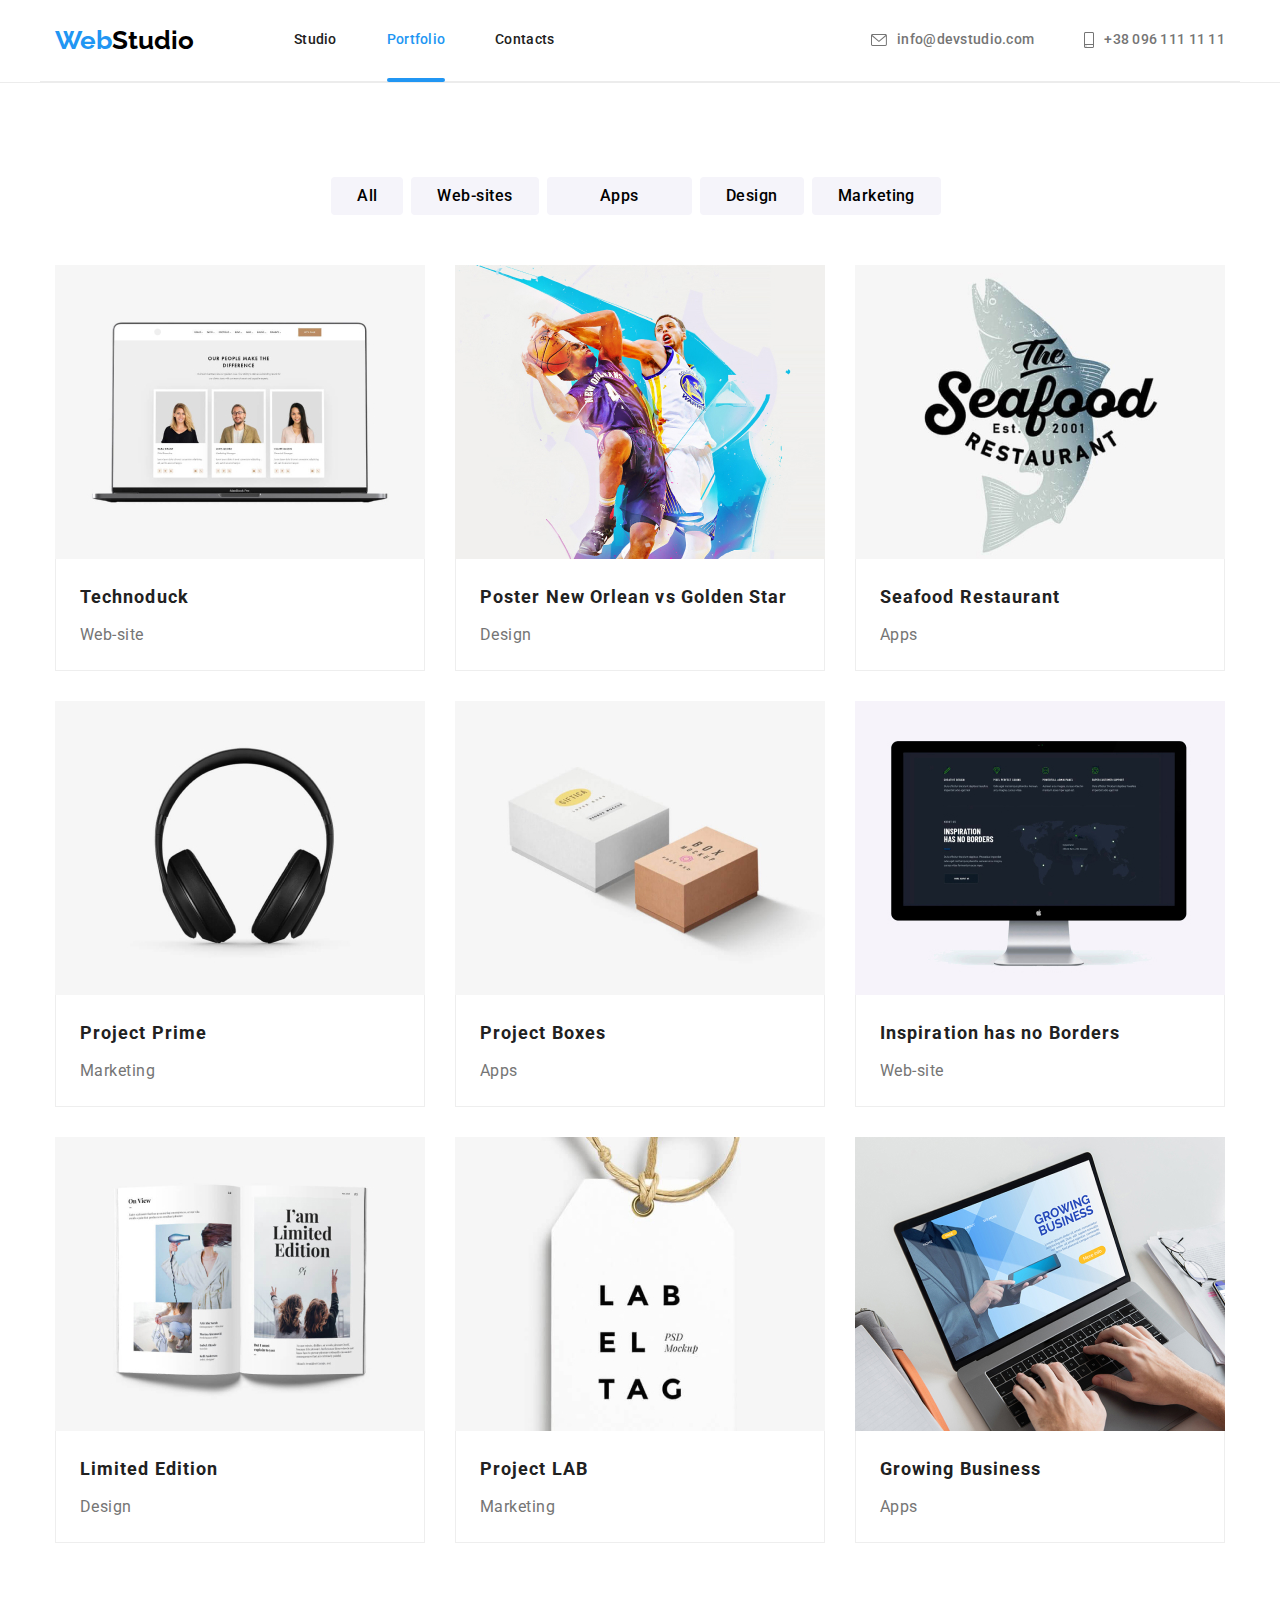
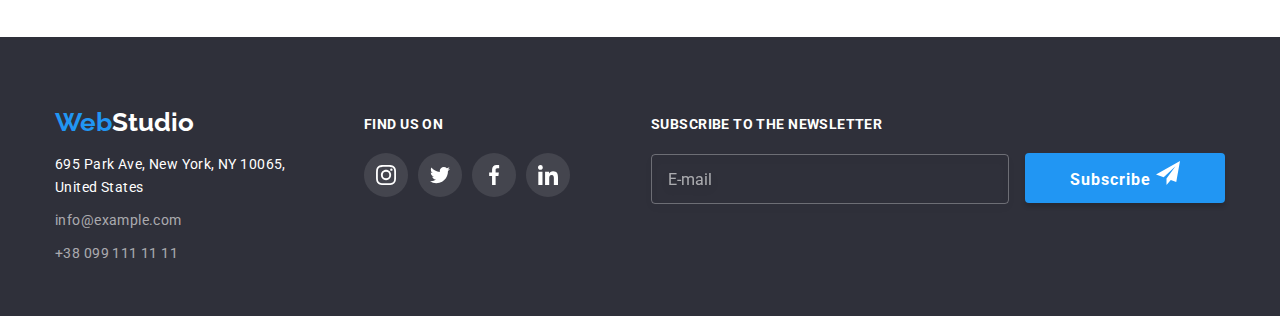
==== portfolio.html @ 6e05f7c2 "innitial commit from previous h/w" ====
<!DOCTYPE html>
<html lang="en">
<head>
    <meta charset="UTF-8">
    <meta http-equiv="X-UA-Compatible" content="IE=edge">
    <meta name="viewport" content="width=device-width, initial-scale=1.0">
    <title>Portfolio by Ana</title>
    <link rel="preconnect" href="https://fonts.googleapis.com">
    <link rel="preconnect" href="https://fonts.gstatic.com" crossorigin>
    <link href="https://fonts.googleapis.com/css2?family=Raleway:wght@700&family=Roboto:wght@400;500;700;900&display=swap" rel="stylesheet">
    <link rel="stylesheet" href="https://cdnjs.cloudflare.com/ajax/libs/modern-normalize/1.0.0/modern-normalize.min.css"/>
    <link rel="stylesheet" href="./css/styles.css">
    <link rel="stylesheet" href="./css/main.min.css">
</head>
<body>
<!-- header -->
<header class="header">
    <div class="container header">
        <nav class="navigation">
            <a href="./index.html" class="logo">
                Web<span class="logo-black">Studio</span>
            </a>
    
            <ul class="menu">
                <li><a href="./index.html" class="menu-page">Studio</a></li>
                <li><a href="./portfolio.html" class="menu-page current">Portfolio</a></li>
                <li><a href="" class="menu-page">Contacts</a></li>
            </ul>
        </nav>
        <ul class="contacts">
            <li><a href="mailto:info@devstudio.com" class="contacts-info">
                <svg class="contacts-icon" width="16" height="12">
                    <use href="./images/icons.svg#icon-envelope"></use>
                </svg>info@devstudio.com</a></li>
            <li><a href="tel:+380961111111" class="contacts-info">
                <svg class="contacts-icon phone" width="10" height="16">
                    <use href="./images/icons.svg#icon-smartphone"></use>
                </svg>+38 096 111 11 11</a></li>
        </ul>
    </div>
</header>

<!-- main info of the page -->
<main class="portfolio-main">
    <section class="portfolio-section">
        <div class="container">
            <ul class="selection">
                <li class="selection-item"><button type="button" class="selection-button">All</button></li>
                <li class="selection-item"><button type="button" class="selection-button">Web-sites</button></li>
                <li class="selection-item"><button type="button" class="selection-button wide">Apps</button></li>
                <li class="selection-item"><button type="button" class="selection-button">Design</button></li>
                <li class="selection-item"><button type="button" class="selection-button">Marketing</button></li>
            </ul>

            <ul class="portfolio">
                <li class="portfolio-item">
                    <a href="" class="portfolio-link">
                        <div class="portfolio-wrap">
                            <img src="./images/image1.jpg" alt="Laptop" class="portfolio-image" width="370" height="294">
                            <p class="portfolio-text">Technoduck is a state-of-the-art coronavirus distribution platform. Companies use this platform for digital espionage and attacks on competitors' secure servers.</p>  
                        </div>
                        <div class="portfolio-border">
                            <h2 class="portfolio-title">Technoduck</h2>
                            <p class="portfolio-filter">Web-site</p>
                        </div>
                    </a>
                </li>
                <li class="portfolio-item">
                    <a href="" class="portfolio-link">
                        <div class="portfolio-wrap">
                            <img src="./images/image2.jpg" alt="Basketball Players" class="portfolio-image" width="370" height="294">
                            <p class="portfolio-text">Lorem ipsum dolor sit amet consectetur adipisicing elit. Sunt reiciendis corporis natus odio, in ratione ullam voluptates quibusdam sit quasi amet at vero eum reprehenderit repudiandae necessitatibus dolorem voluptas incidunt!</p>
                        </div>
                        <div class="portfolio-border">
                            <h2 class="portfolio-title">Poster New Orlean vs Golden Star</h2>
                            <p class="portfolio-filter">Design</p>
                        </div>
                    </a>
                </li>
                <li class="portfolio-item">
                    <a href="" class="portfolio-link">
                        <div class="portfolio-wrap">
                            <img src="./images/image3.jpg" alt="Restaurant Poster" class="portfolio-image" width="370" height="294">
                            <p class="portfolio-text">Lorem ipsum dolor sit amet consectetur adipisicing elit. Sunt reiciendis corporis natus odio, in ratione ullam voluptates quibusdam sit quasi amet at vero eum reprehenderit repudiandae necessitatibus dolorem voluptas incidunt!</p>
                        </div>
                        <div class="portfolio-border">
                            <h2 class="portfolio-title">Seafood Restaurant </h2>
                            <p class="portfolio-filter">Apps</p>
                        </div>
                    </a>
                </li>
                <li class="portfolio-item">
                    <a href="" class="portfolio-link">
                        <div class="portfolio-wrap">
                            <img src="./images/image4.jpg" alt="Headphones" class="portfolio-image" width="370" height="294">
                            <p class="portfolio-text">Lorem ipsum dolor sit amet consectetur adipisicing elit. Sunt reiciendis corporis natus odio, in ratione ullam voluptates quibusdam sit quasi amet at vero eum reprehenderit repudiandae necessitatibus dolorem voluptas incidunt!</p>
                        </div>
                        <div class="portfolio-border">
                            <h2 class="portfolio-title">Project Prime</h2>
                            <p class="portfolio-filter">Marketing</p>
                        </div>
                    </a>
                </li>
                <li class="portfolio-item">
                    <a href="" class="portfolio-link">
                        <div class="portfolio-wrap">
                            <img src="./images/image5.jpg" alt="Two Boxes" class="portfolio-image" width="370" height="294">
                            <p class="portfolio-text">Lorem ipsum dolor sit amet consectetur adipisicing elit. Sunt reiciendis corporis natus odio, in ratione ullam voluptates quibusdam sit quasi amet at vero eum reprehenderit repudiandae necessitatibus dolorem voluptas incidunt!</p>
                        </div>
                        <div class="portfolio-border">
                            <h2 class="portfolio-title">Project Boxes</h2>
                            <p class="portfolio-filter">Apps</p>
                        </div>
                    </a>
                </li>
                <li class="portfolio-item">
                    <a href="" class="portfolio-link">
                        <div class="portfolio-wrap">
                            <img src="./images/image6.jpg" alt="Desktop" class="portfolio-image" width="370" height="294">
                            <p class="portfolio-text">Lorem ipsum dolor sit amet consectetur adipisicing elit. Sunt reiciendis corporis natus odio, in ratione ullam voluptates quibusdam sit quasi amet at vero eum reprehenderit repudiandae necessitatibus dolorem voluptas incidunt!</p>
                        </div>
                        <div class="portfolio-border">
                            <h2 class="portfolio-title">Inspiration has no Borders</h2>
                            <p class="portfolio-filter">Web-site</p>
                        </div>
                    </a>
                </li>
                <li class="portfolio-item">
                    <a href="" class="portfolio-link">
                        <div class="portfolio-wrap">
                            <img src="./images/image7.jpg" alt="Magazine" class="portfolio-image" width="370" height="294">
                            <p class="portfolio-text">Lorem ipsum dolor sit amet consectetur adipisicing elit. Sunt reiciendis corporis natus odio, in ratione ullam voluptates quibusdam sit quasi amet at vero eum reprehenderit repudiandae necessitatibus dolorem voluptas incidunt!</p>
                        </div>
                        <div class="portfolio-border">
                            <h2 class="portfolio-title">Limited Edition</h2>
                            <p class="portfolio-filter">Design</p>
                        </div>
                    </a>
                </li>
                <li class="portfolio-item">
                    <a href="" class="portfolio-link">
                        <div class="portfolio-wrap">
                            <img src="./images/image8.jpg" alt="Label Tag" class="portfolio-image" width="370" height="294">
                            <p class="portfolio-text">Lorem ipsum dolor sit amet consectetur adipisicing elit. Sunt reiciendis corporis natus odio, in ratione ullam voluptates quibusdam sit quasi amet at vero eum reprehenderit repudiandae necessitatibus dolorem voluptas incidunt!</p>
                        </div>
                        <div class="portfolio-border">
                            <h2 class="portfolio-title">Project LAB</h2>
                            <p class="portfolio-filter">Marketing</p>
                        </div>
                    </a>
                </li>
                <li class="portfolio-item">
                    <a href="" class="portfolio-link">
                        <div class="portfolio-wrap">
                            <img src="./images/image9.jpg" alt="Person Woking on a Laptop" class="portfolio-image" width="370" height="294">
                            <p class="portfolio-text">Lorem ipsum dolor sit amet consectetur adipisicing elit. Sunt reiciendis corporis natus odio, in ratione ullam voluptates quibusdam sit quasi amet at vero eum reprehenderit repudiandae necessitatibus dolorem voluptas incidunt!</p>
                        </div>
                        <div class="portfolio-border">
                            <h2 class="portfolio-title">Growing Business</h2>
                            <p class="portfolio-filter">Apps</p>
                        </div>
                    </a>
                </li>
            </ul>
        </div>
    </section>
        
</main>

<!-- footer -->
<footer class="footer-basement">
    <div class="container footer">
        <div>
            <a href="./index.html" class="logo footer">
                Web<span class="logo-white">Studio</span>
            </a>
            
            <address class="address">
                <ul class="address-list">
                    <li class="address-item"><a href="" class="address-text --white">695 Park Ave, New York, NY 10065,<br>United States</a></li>
                    <li class="address-item"><a href="mailto:info@example.com" class="address-text">info@example.com</a></li>
                    <li class="address-item"><a href="tel:+380991111111" class="address-text">+38 099 111 11 11</a></li>
                </ul>
            </address>
        </div>
        <div class="basement">
            <p class="basement-text">Find us on</p>
            <ul class="basement-socs">
                <li class="basement-item"><a href="" class="basement-link">
                    <svg class="basement-icon" width="20" height="20">
                        <use href="./images/icons.svg#icon-instagram"></use>
                    </svg>
                </a></li>
                <li class="basement-item"><a href="" class="basement-link">
                    <svg class="basement-icon" width="20" height="20">
                        <use href="./images/icons.svg#icon-twitter"></use>
                    </svg>
                </a></li>
                <li class="basement-item"><a href="" class="basement-link">
                    <svg class="basement-icon" width="20" height="20">
                        <use href="./images/icons.svg#icon-facebook"></use>
                    </svg>
                </a></li>
                <li class="basement-item"><a href="" class="basement-link">
                    <svg class="basement-icon" width="20" height="20">
                        <use href="./images/icons.svg#icon-linkedin"></use>
                    </svg>
                </a></li>
            </ul>
        </div>
        <div class="subscribe">
            <p class="subscribe-text">Subscribe to the newsletter</p>
            <form class="subscribe-form">
                <input type="email" name="user-email" class="subscribe-input" placeholder="E-mail">
                <button type="submit" class="subscribe-button">Subscribe
                    <svg class="subscribe-icon" width="24" height="24">
                        <use href="./images/icons.svg#icon-icon-send"></use>
                    </svg>
                </button>
            </form>
        </div>
    </div>
</footer>
</body>
</html>
---- css/main.min.css ----
:root{--main-color: #2196F3;--text-color: #212121;--black-color: #000000;--white-color: #ffffff;--icogrey-color: #757575;--time-duration: 250ms cubic-bezier(0.4, 0, 0.2, 1)}body{font-family:"Roboto","sans-serif";color:var(--text-color);margin:0 auto}button{cursor:pointer;font-family:inherit}ul{list-style:none;padding:0%;margin:0%}a,a:hover,a:focus,a:active{text-decoration:none;color:inherit}img{display:block;max-width:100%;height:auto}.section--title{display:flex;justify-content:center;font-style:normal;font-weight:700;font-size:36px;letter-spacing:.03em;line-height:1.17;margin-top:0%;margin-bottom:50px}.portfolio-section{padding:94px 0px}.advantages,.team,.companies{padding-top:94px;padding-bottom:94px}.advantages__list,.examples__list,.team__list{display:flex;flex-direction:row;margin:0%}.container{width:1200px;padding-right:15px;padding-left:15px;margin:0 auto}.navigation{display:flex;flex-direction:row}.container.header{display:flex;justify-content:space-between}.header{display:flex;flex-direction:row;background-color:var(--white-color);border-bottom:1px solid #ececec}.logo{font-family:"Raleway";font-style:normal;font-weight:700;font-size:26px;line-height:1.19;color:var(--main-color);padding:25px 0px 25px;margin-right:100px;display:inline-block;transition:color var(--time-duration)}.logo:hover{color:var(--text-color)}.logo.footer{padding-top:10px;padding-bottom:15px}.logo-black{color:var(--black-color)}.logo-white{color:var(--white-color)}.menu{display:flex;flex-direction:row}.menu-page{font-style:normal;font-weight:500;font-size:14px;letter-spacing:.02em;line-height:1.14;color:var(--text-color);padding:32px 0px 32px;margin-right:50px;display:inline-block;position:relative;transition:color var(--time-duration)}.menu-page:hover,.menu-page:focus{color:var(--main-color)}.menu-page.current{color:var(--main-color)}.menu-page.current::after{content:"";display:block;width:100%;border-bottom:4px var(--main-color) solid;border-radius:2px;position:absolute;bottom:-2px;margin:0}.contacts{display:flex;flex-direction:row}.contacts-info{display:flex;justify-content:center;align-items:center;padding:32px 0px 32px;transition:color var(--time-duration);font-style:normal;font-weight:500;font-size:14px;letter-spacing:.02em;line-height:1.14;color:var(--icogrey-color);margin-right:0px}.contacts-info:hover,.contacts-info:focus{color:var(--main-color)}.contacts-info:last-child{margin-left:50px}.contacts-icon{fill:var(--icogrey-color);margin-right:10px}.contacts-info:hover .contacts-icon,.contacts-info:focus .contacts-icon{fill:var(--main-color)}.footer-basement{background-color:#2f303a;padding-top:60px;padding-bottom:50px}.container.footer{display:flex}.address{border-color:rgba(0,0,0,0)}.address:hover,.address:focus{color:var(--main-color)}.address-text{font-style:normal;font-weight:400;font-size:14px;letter-spacing:.03em;line-height:1.71;color:rgba(255,255,255,.6);transition:color var(--time-duration)}.address-text.--white{color:var(--white-color)}.address-text.--white:hover,.address-text.--white:focus{color:var(--main-color)}.address-item:not(:last-child){margin-bottom:9px}.basement{margin-left:70px}.basement-text{font-style:normal;font-weight:700;font-size:14px;line-height:1.14;letter-spacing:.03em;text-transform:uppercase;color:var(--white-color);margin:0% auto;padding:20px 0px 20px}.basement-item{margin-right:10px}.basement-socs{display:flex;justify-content:space-evenly}.basement-link{display:flex;justify-content:center;align-items:center;width:44px;height:44px;background-color:rgba(255,255,255,.1);border-radius:50%;transition:background-color var(--time-duration)}.basement-link:hover,.basement-link:focus{background-color:var(--main-color)}.basement-icon{fill:var(--white-color);transition:fill var(--time-duration)}.basement-link:hover .basement-icon,.basement-link:focus .basement-icon{fill:var(--white-color)}.subscribe{margin-left:71px}.subscribe-text{font-style:normal;font-weight:700;font-size:14px;line-height:1.14;letter-spacing:.03em;text-transform:uppercase;color:var(--white-color);margin:0% auto;padding:20px 0px 20px}.subscribe-input{width:358px;height:50px;padding:15px 16px;border:1px solid rgba(255,255,255,.3);filter:drop-shadow(0px 4px 4px rgba(0, 0, 0, 0.15));border-radius:4px;background-color:rgba(0,0,0,0);color:var(--white-color);transition:border-color var(--time-duration)}.subscribe-input::placeholder{color:rgba(255,255,255,.6)}.subscribe-input:hover,.subscribe-input:focus{border-color:var(--main-color);outline-color:var(--main-color)}.subscribe-button{width:200px;height:50px;background-color:var(--main-color);color:var(--white-color);box-shadow:0px 4px 4px rgba(0,0,0,.15);border-radius:4px;border-style:none;font-style:normal;font-weight:700;font-size:16px;line-height:1.87;letter-spacing:.06em;margin-left:12px}.subscribe-icon{fill:var(--white-color)}.banner{display:flex;justify-content:center;align-items:center;height:600px;background-color:#000;background-image:linear-gradient(rgba(47, 48, 58, 0.4), rgba(47, 48, 58, 0.4)),url(../images/hero-bg.jpg);background-repeat:no-repeat;background-position:center;background-size:cover;max-width:1600px;margin:0 auto}.banner__title{text-align:center;font-style:normal;font-weight:900;font-size:44px;letter-spacing:.06em;line-height:1.36;color:var(--white-color);margin:0px 0px 30px}.banner__button{font-style:normal;font-weight:700;font-size:16px;letter-spacing:.06em;line-height:1.87;color:var(--white-color);background-color:var(--main-color);border-radius:4px;box-shadow:0px 4px 4px rgba(0,0,0,.15);display:block;margin:0 auto;padding:10px 20px;transition:color var(--time-duration),background-color var(--time-duration)}.banner__button:hover,.banner__button:focus{background-color:#f5f4fa;color:var(--text-color)}.advantages{background-color:var(--white-color)}.advantages__text{font-style:normal;font-weight:700;font-size:14px;letter-spacing:.03em;line-height:1.14;text-transform:uppercase;margin:0%}.advantages__item{width:270px;margin-right:30px}.advantages__bg{display:flex;justify-content:center;align-items:center;margin-bottom:30px;width:270px;height:120px;border-radius:4px;background-color:#f5f4fa}.advantages__paragraph{width:270px;margin:10px 0px 0px;font-style:normal;font-weight:400;font-size:14px;letter-spacing:.03em;line-height:1.71;color:var(--icogrey-color)}.advantages__title--hidden{position:absolute;width:1px;height:1px;margin:-1px;border:0;padding:0;white-space:nowrap;clip-path:inset(100%);clip:rect(0 0 0 0);overflow:hidden}.examples{background-color:var(--white-color);padding-bottom:94px}.examples__overlay{font-style:normal;font-weight:700;font-size:14px;line-height:1.14;text-align:center;letter-spacing:.03em;text-transform:uppercase;color:var(--white-color);background-color:rgba(47,48,58,.8);padding:27px 117px;margin:0 auto;position:absolute;width:100%;bottom:0}.examples__item{margin-right:30px;position:relative}.examples__item:last-child{margin:0px}.team{background-color:#f5f4fa}.team__information{text-align:center;padding:30px 0px}.team__item{display:flex;flex-direction:column;margin-right:30px;box-shadow:0px 1px 3px rgba(0,0,0,.12),0px 1px 1px rgba(0,0,0,.14),0px 2px 1px rgba(0,0,0,.2);border-radius:0px 0px 4px 4px;background-color:var(--white-color);width:calc((100% - 90px)/4)}.team__item:last-child{margin:0%}.team__name{font-style:normal;font-weight:500;font-size:16px;letter-spacing:.03em;line-height:1.18;margin:0px 0px 10px}.team__position{font-style:normal;font-weight:400;font-size:16px;letter-spacing:.03em;line-height:1.19;color:var(--icogrey-color);margin:0%;margin-bottom:16px}.socials{display:flex;justify-content:center;gap:10px}.socials__link{display:flex;justify-content:center;align-items:center;width:44px;height:44px;background-color:rgba(0,0,0,0);border-radius:50%;transition:background-color var(--time-duration)}.socials__link:hover,.socials__link:focus{background-color:var(--main-color)}.socials__icon{fill:#afb1b8;transition:fill var(--time-duration)}.socials__link:hover .socials__icon,.socials__link:focus .socials__icon{fill:var(--white-color)}.companies{background-color:var(--white-color)}.companies__list{display:flex;justify-content:center;align-items:center;column-gap:30px}.companies__item{box-sizing:border-box;width:170px;height:92px;background-color:rgba(0,0,0,0);border:1px solid #afb1b8;border-radius:4px;color:currentColor;transition:border-color var(--time-duration)}.companies__item:hover,.companies__item:focus{border-color:var(--main-color)}.companies__icon{fill:#afb1b8;transition:fill var(--time-duration)}.companies__link:hover .companies__icon,.companies__link:focus .companies__icon{fill:var(--main-color)}.companies__link{display:flex;justify-content:center;align-items:center;height:100%;width:100%}.selection{display:flex;flex-direction:row;justify-content:center;margin-bottom:50px}.selection-item{padding-right:8px}.selection-button{font-family:"Roboto";font-style:normal;font-weight:500;font-size:16px;letter-spacing:.03em;line-height:1.62;text-align:center;background:#f5f4fa;border-radius:4px;border-color:#f5f4fa;border-style:none;padding:6px 26px;transition:color var(--time-duration),background-color var(--time-duration),box-shadow var(--time-duration)}.selection-button:hover,.selection-button:focus{background-color:var(--main-color);color:var(--white-color);box-shadow:0px 3px 1px rgba(0,0,0,.1),0px 1px 2px rgba(0,0,0,.08),0px 2px 2px rgba(0,0,0,.12)}.selection-button.wide{padding:6px 53px}.portfolio{display:flex;flex-wrap:wrap;justify-content:center}.portfolio-wrap{position:relative;overflow:hidden}.portfolio-text{font-style:normal;font-weight:400;font-size:18px;line-height:1.56;letter-spacing:.03em;margin:0 auto;padding:63px 24px;width:100%;height:100%;color:var(--white-color);background-color:rgba(33,150,243,.9);position:absolute;top:0;left:0;transform:translateY(100%);transition:transform 250ms linear}.portfolio-border{padding:20px 24px;border-right:1px solid #eee;border-left:1px solid #eee;border-bottom:1px solid #eee}.portfolio-title{font-style:normal;font-weight:700;font-size:18px;letter-spacing:.06em;line-height:2;margin:0%}.portfolio-filter{font-style:normal;font-weight:400;font-size:16px;letter-spacing:.03em;line-height:1.87;color:var(--icogrey-color);margin:5px 0px 0px}.portfolio-item{margin-bottom:30px;margin-left:30px;transition:box-shadow var(--time-duration)}.portfolio-item:hover,.portfolio-item:focus,.portfolio-item:hover .portfolio-text,.portfolio-item:focus .portfolio-text{transform:translateY(0%);box-shadow:0px 1px 1px rgba(0,0,0,.12),0px 4px 4px rgba(0,0,0,.06),1px 4px 6px rgba(0,0,0,.16)}.portfolio-item:nth-child(3n+1){margin-left:0%}.portfolio-item:nth-last-child(-n+3){margin-bottom:0}.backdrop{width:100%;height:100%;position:fixed;top:0;background-color:rgba(0,0,0,.2);transition:opacity var(--time-duration),visibility var(--time-duration)}.modal{width:528px;min-height:581px;padding:40px;background-color:var(--white-color);box-shadow:0px 1px 3px rgba(0,0,0,.12),0px 1px 1px rgba(0,0,0,.14),0px 2px 1px rgba(0,0,0,.2);border-radius:4px;position:absolute;top:50%;left:50%;transform:translate(-50%, -50%)}.modal-title{font-style:normal;font-weight:700;font-size:20px;line-height:1.15;text-align:center;letter-spacing:.03em;color:var(--text-color);margin-bottom:12px;margin-top:0}.modal-button{width:30px;height:30px;background-color:rgba(0,0,0,0);box-sizing:border-box;border:1px solid rgba(0,0,0,.1);border-radius:50%;position:absolute;right:10px;top:10px;display:flex;align-items:center;justify-content:center}.modal-icon{fill:var(--black-color);transition:fill var(--time-duration)}.modal-icon:hover,.modal-icon:focus{fill:var(--main-color)}.input{margin-bottom:10px}.input:last-of-type{margin-bottom:10px}.input-wrap{position:relative}.input-icon{position:absolute;left:12px;top:50%;transform:translateY(-50%);fill:var(--text-color);transition:fill var(--time-duration)}.input-form:hover+.input-icon,.input-form:focus+.input-icon{fill:var(--main-color)}.input-form{font-style:normal;font-weight:400;font-size:14px;line-height:1.14;letter-spacing:.01em;padding:12px;padding-left:37px;width:100%;height:40px;border:1px solid rgba(33,33,33,.2);border-radius:4px;transition:border-color var(--time-duration)}.input-form.last{height:120px;resize:none;padding:12px}.input-form:hover,.input-form:focus{border-color:var(--main-color);outline-color:var(--main-color)}.input-form::placeholder{color:rgba(117,117,117,.5)}.input-name{font-style:normal;font-weight:400;font-size:12px;line-height:1.16;letter-spacing:.01em;display:block;margin-bottom:4px;color:var(--icogrey-color)}.checkbox{display:flex;padding-left:10px}.checkbox-agreement{display:inline-block;display:flex;margin-left:13px;width:400px;font-style:normal;font-weight:400;font-size:14px;line-height:1.71;letter-spacing:.03em;margin-left:7px;color:var(--icogrey-color)}.checkbox-agreement span{width:16px;height:15px;border:2px solid var(--black-color);border-radius:3px;margin-right:5px;margin-top:3px;display:flex;align-items:center;justify-content:center;transition:background-color var(--time-duration),border-color var(--time-duration),background-image var(--time-duration)}.checkbox-icon{fill:rgba(0,0,0,0)}.checkbox-field:checked+.checkbox-agreement .checkbox-icon{fill:var(--white-color)}.checkbox-field{display:none;transition:fill var(--time-duration)}.checkbox-field:active,.checkbox-field:focus,.checkbox-field:hover{fill:var(--main-color)}.checkbox-field:checked+.checkbox-agreement span{background-color:var(--main-color);border-color:var(--main-color)}.send-button{font-style:normal;font-weight:700;font-size:16px;line-height:1.87;letter-spacing:.06em;width:200px;height:50px;padding:10px 80px;color:var(--white-color);background-color:var(--main-color);box-shadow:0px 4px 4px rgba(0,0,0,.15);border-radius:4px;border-color:#f5f4fa;border-style:none;position:absolute;margin-bottom:0;bottom:14px;left:50%;transform:translate(-50%, -50%)}.is-hidden{opacity:0;visibility:hidden;pointer-events:none}/*# sourceMappingURL=main.min.css.map */
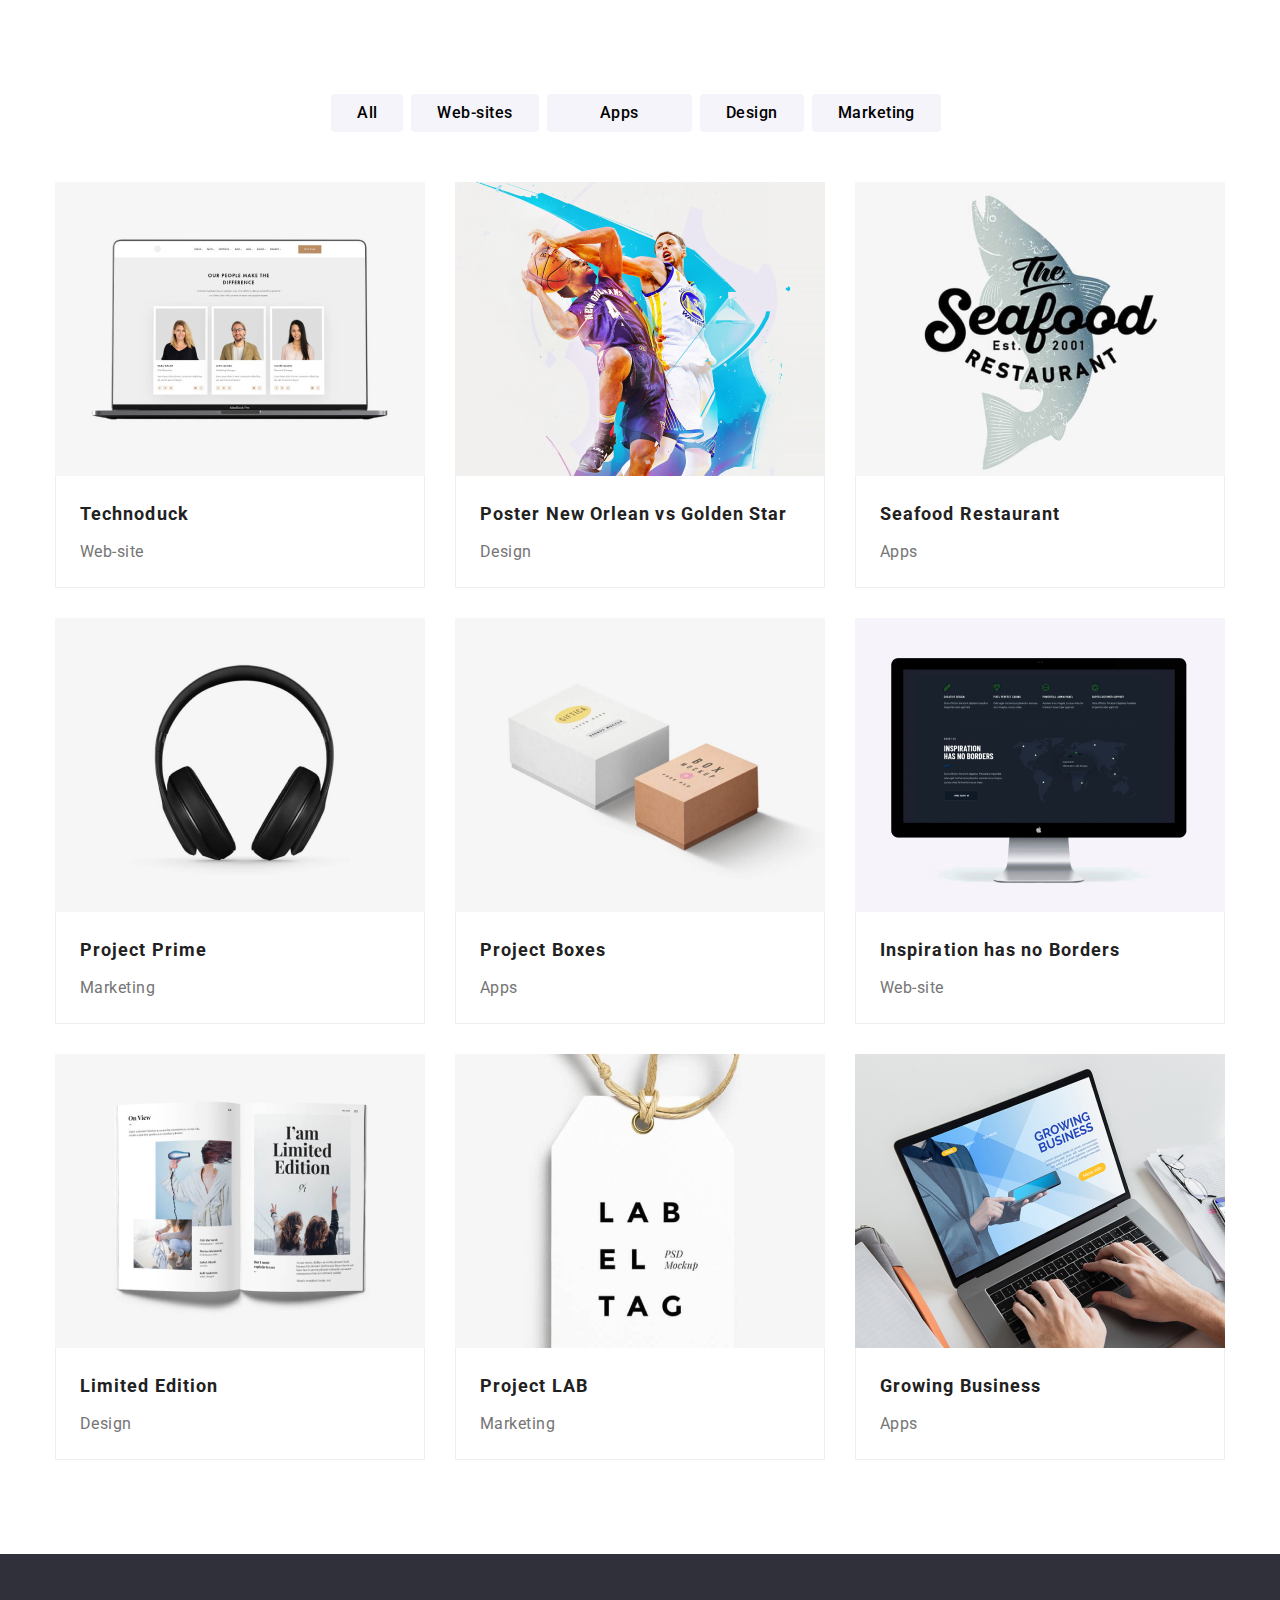
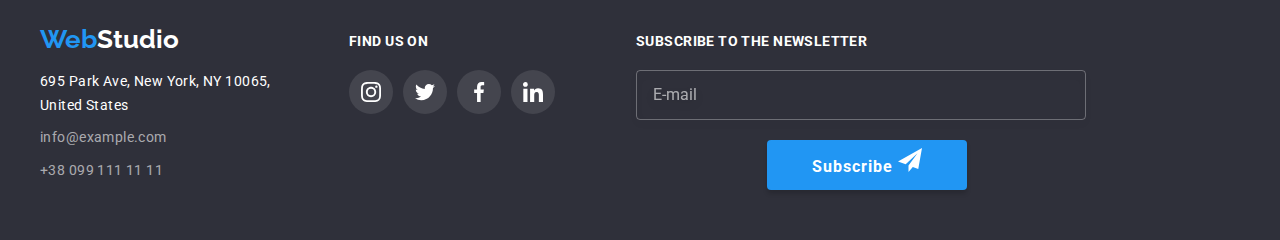
==== commit 07636ebd: "adjusting for different px's" ====
--- a/portfolio.html
+++ b/portfolio.html
@@ -14,7 +14,7 @@
 </head>
 <body>
 <!-- header -->
-<header class="header">
+<!-- <header class="header">
     <div class="container header">
         <nav class="navigation">
             <a href="./index.html" class="logo">
@@ -38,7 +38,7 @@
                 </svg>+38 096 111 11 11</a></li>
         </ul>
     </div>
-</header>
+</header> -->
 
 <!-- main info of the page -->
 <main class="portfolio-main">
@@ -170,7 +170,7 @@
 <!-- footer -->
 <footer class="footer-basement">
     <div class="container footer">
-        <div>
+        <div class="footer-info">
             <a href="./index.html" class="logo footer">
                 Web<span class="logo-white">Studio</span>
             </a>
--- a/css/main.min.css
+++ b/css/main.min.css
@@ -1 +1 @@
-:root{--main-color: #2196F3;--text-color: #212121;--black-color: #000000;--white-color: #ffffff;--icogrey-color: #757575;--time-duration: 250ms cubic-bezier(0.4, 0, 0.2, 1)}body{font-family:"Roboto","sans-serif";color:var(--text-color);margin:0 auto}button{cursor:pointer;font-family:inherit}ul{list-style:none;padding:0%;margin:0%}a,a:hover,a:focus,a:active{text-decoration:none;color:inherit}img{display:block;max-width:100%;height:auto}.section--title{display:flex;justify-content:center;font-style:normal;font-weight:700;font-size:36px;letter-spacing:.03em;line-height:1.17;margin-top:0%;margin-bottom:50px}.portfolio-section{padding:94px 0px}.advantages,.team,.companies{padding-top:94px;padding-bottom:94px}.advantages__list,.examples__list,.team__list{display:flex;flex-direction:row;margin:0%}.container{width:1200px;padding-right:15px;padding-left:15px;margin:0 auto}.navigation{display:flex;flex-direction:row}.container.header{display:flex;justify-content:space-between}.header{display:flex;flex-direction:row;background-color:var(--white-color);border-bottom:1px solid #ececec}.logo{font-family:"Raleway";font-style:normal;font-weight:700;font-size:26px;line-height:1.19;color:var(--main-color);padding:25px 0px 25px;margin-right:100px;display:inline-block;transition:color var(--time-duration)}.logo:hover{color:var(--text-color)}.logo.footer{padding-top:10px;padding-bottom:15px}.logo-black{color:var(--black-color)}.logo-white{color:var(--white-color)}.menu{display:flex;flex-direction:row}.menu-page{font-style:normal;font-weight:500;font-size:14px;letter-spacing:.02em;line-height:1.14;color:var(--text-color);padding:32px 0px 32px;margin-right:50px;display:inline-block;position:relative;transition:color var(--time-duration)}.menu-page:hover,.menu-page:focus{color:var(--main-color)}.menu-page.current{color:var(--main-color)}.menu-page.current::after{content:"";display:block;width:100%;border-bottom:4px var(--main-color) solid;border-radius:2px;position:absolute;bottom:-2px;margin:0}.contacts{display:flex;flex-direction:row}.contacts-info{display:flex;justify-content:center;align-items:center;padding:32px 0px 32px;transition:color var(--time-duration);font-style:normal;font-weight:500;font-size:14px;letter-spacing:.02em;line-height:1.14;color:var(--icogrey-color);margin-right:0px}.contacts-info:hover,.contacts-info:focus{color:var(--main-color)}.contacts-info:last-child{margin-left:50px}.contacts-icon{fill:var(--icogrey-color);margin-right:10px}.contacts-info:hover .contacts-icon,.contacts-info:focus .contacts-icon{fill:var(--main-color)}.footer-basement{background-color:#2f303a;padding-top:60px;padding-bottom:50px}.container.footer{display:flex}.address{border-color:rgba(0,0,0,0)}.address:hover,.address:focus{color:var(--main-color)}.address-text{font-style:normal;font-weight:400;font-size:14px;letter-spacing:.03em;line-height:1.71;color:rgba(255,255,255,.6);transition:color var(--time-duration)}.address-text.--white{color:var(--white-color)}.address-text.--white:hover,.address-text.--white:focus{color:var(--main-color)}.address-item:not(:last-child){margin-bottom:9px}.basement{margin-left:70px}.basement-text{font-style:normal;font-weight:700;font-size:14px;line-height:1.14;letter-spacing:.03em;text-transform:uppercase;color:var(--white-color);margin:0% auto;padding:20px 0px 20px}.basement-item{margin-right:10px}.basement-socs{display:flex;justify-content:space-evenly}.basement-link{display:flex;justify-content:center;align-items:center;width:44px;height:44px;background-color:rgba(255,255,255,.1);border-radius:50%;transition:background-color var(--time-duration)}.basement-link:hover,.basement-link:focus{background-color:var(--main-color)}.basement-icon{fill:var(--white-color);transition:fill var(--time-duration)}.basement-link:hover .basement-icon,.basement-link:focus .basement-icon{fill:var(--white-color)}.subscribe{margin-left:71px}.subscribe-text{font-style:normal;font-weight:700;font-size:14px;line-height:1.14;letter-spacing:.03em;text-transform:uppercase;color:var(--white-color);margin:0% auto;padding:20px 0px 20px}.subscribe-input{width:358px;height:50px;padding:15px 16px;border:1px solid rgba(255,255,255,.3);filter:drop-shadow(0px 4px 4px rgba(0, 0, 0, 0.15));border-radius:4px;background-color:rgba(0,0,0,0);color:var(--white-color);transition:border-color var(--time-duration)}.subscribe-input::placeholder{color:rgba(255,255,255,.6)}.subscribe-input:hover,.subscribe-input:focus{border-color:var(--main-color);outline-color:var(--main-color)}.subscribe-button{width:200px;height:50px;background-color:var(--main-color);color:var(--white-color);box-shadow:0px 4px 4px rgba(0,0,0,.15);border-radius:4px;border-style:none;font-style:normal;font-weight:700;font-size:16px;line-height:1.87;letter-spacing:.06em;margin-left:12px}.subscribe-icon{fill:var(--white-color)}.banner{display:flex;justify-content:center;align-items:center;height:600px;background-color:#000;background-image:linear-gradient(rgba(47, 48, 58, 0.4), rgba(47, 48, 58, 0.4)),url(../images/hero-bg.jpg);background-repeat:no-repeat;background-position:center;background-size:cover;max-width:1600px;margin:0 auto}.banner__title{text-align:center;font-style:normal;font-weight:900;font-size:44px;letter-spacing:.06em;line-height:1.36;color:var(--white-color);margin:0px 0px 30px}.banner__button{font-style:normal;font-weight:700;font-size:16px;letter-spacing:.06em;line-height:1.87;color:var(--white-color);background-color:var(--main-color);border-radius:4px;box-shadow:0px 4px 4px rgba(0,0,0,.15);display:block;margin:0 auto;padding:10px 20px;transition:color var(--time-duration),background-color var(--time-duration)}.banner__button:hover,.banner__button:focus{background-color:#f5f4fa;color:var(--text-color)}.advantages{background-color:var(--white-color)}.advantages__text{font-style:normal;font-weight:700;font-size:14px;letter-spacing:.03em;line-height:1.14;text-transform:uppercase;margin:0%}.advantages__item{width:270px;margin-right:30px}.advantages__bg{display:flex;justify-content:center;align-items:center;margin-bottom:30px;width:270px;height:120px;border-radius:4px;background-color:#f5f4fa}.advantages__paragraph{width:270px;margin:10px 0px 0px;font-style:normal;font-weight:400;font-size:14px;letter-spacing:.03em;line-height:1.71;color:var(--icogrey-color)}.advantages__title--hidden{position:absolute;width:1px;height:1px;margin:-1px;border:0;padding:0;white-space:nowrap;clip-path:inset(100%);clip:rect(0 0 0 0);overflow:hidden}.examples{background-color:var(--white-color);padding-bottom:94px}.examples__overlay{font-style:normal;font-weight:700;font-size:14px;line-height:1.14;text-align:center;letter-spacing:.03em;text-transform:uppercase;color:var(--white-color);background-color:rgba(47,48,58,.8);padding:27px 117px;margin:0 auto;position:absolute;width:100%;bottom:0}.examples__item{margin-right:30px;position:relative}.examples__item:last-child{margin:0px}.team{background-color:#f5f4fa}.team__information{text-align:center;padding:30px 0px}.team__item{display:flex;flex-direction:column;margin-right:30px;box-shadow:0px 1px 3px rgba(0,0,0,.12),0px 1px 1px rgba(0,0,0,.14),0px 2px 1px rgba(0,0,0,.2);border-radius:0px 0px 4px 4px;background-color:var(--white-color);width:calc((100% - 90px)/4)}.team__item:last-child{margin:0%}.team__name{font-style:normal;font-weight:500;font-size:16px;letter-spacing:.03em;line-height:1.18;margin:0px 0px 10px}.team__position{font-style:normal;font-weight:400;font-size:16px;letter-spacing:.03em;line-height:1.19;color:var(--icogrey-color);margin:0%;margin-bottom:16px}.socials{display:flex;justify-content:center;gap:10px}.socials__link{display:flex;justify-content:center;align-items:center;width:44px;height:44px;background-color:rgba(0,0,0,0);border-radius:50%;transition:background-color var(--time-duration)}.socials__link:hover,.socials__link:focus{background-color:var(--main-color)}.socials__icon{fill:#afb1b8;transition:fill var(--time-duration)}.socials__link:hover .socials__icon,.socials__link:focus .socials__icon{fill:var(--white-color)}.companies{background-color:var(--white-color)}.companies__list{display:flex;justify-content:center;align-items:center;column-gap:30px}.companies__item{box-sizing:border-box;width:170px;height:92px;background-color:rgba(0,0,0,0);border:1px solid #afb1b8;border-radius:4px;color:currentColor;transition:border-color var(--time-duration)}.companies__item:hover,.companies__item:focus{border-color:var(--main-color)}.companies__icon{fill:#afb1b8;transition:fill var(--time-duration)}.companies__link:hover .companies__icon,.companies__link:focus .companies__icon{fill:var(--main-color)}.companies__link{display:flex;justify-content:center;align-items:center;height:100%;width:100%}.selection{display:flex;flex-direction:row;justify-content:center;margin-bottom:50px}.selection-item{padding-right:8px}.selection-button{font-family:"Roboto";font-style:normal;font-weight:500;font-size:16px;letter-spacing:.03em;line-height:1.62;text-align:center;background:#f5f4fa;border-radius:4px;border-color:#f5f4fa;border-style:none;padding:6px 26px;transition:color var(--time-duration),background-color var(--time-duration),box-shadow var(--time-duration)}.selection-button:hover,.selection-button:focus{background-color:var(--main-color);color:var(--white-color);box-shadow:0px 3px 1px rgba(0,0,0,.1),0px 1px 2px rgba(0,0,0,.08),0px 2px 2px rgba(0,0,0,.12)}.selection-button.wide{padding:6px 53px}.portfolio{display:flex;flex-wrap:wrap;justify-content:center}.portfolio-wrap{position:relative;overflow:hidden}.portfolio-text{font-style:normal;font-weight:400;font-size:18px;line-height:1.56;letter-spacing:.03em;margin:0 auto;padding:63px 24px;width:100%;height:100%;color:var(--white-color);background-color:rgba(33,150,243,.9);position:absolute;top:0;left:0;transform:translateY(100%);transition:transform 250ms linear}.portfolio-border{padding:20px 24px;border-right:1px solid #eee;border-left:1px solid #eee;border-bottom:1px solid #eee}.portfolio-title{font-style:normal;font-weight:700;font-size:18px;letter-spacing:.06em;line-height:2;margin:0%}.portfolio-filter{font-style:normal;font-weight:400;font-size:16px;letter-spacing:.03em;line-height:1.87;color:var(--icogrey-color);margin:5px 0px 0px}.portfolio-item{margin-bottom:30px;margin-left:30px;transition:box-shadow var(--time-duration)}.portfolio-item:hover,.portfolio-item:focus,.portfolio-item:hover .portfolio-text,.portfolio-item:focus .portfolio-text{transform:translateY(0%);box-shadow:0px 1px 1px rgba(0,0,0,.12),0px 4px 4px rgba(0,0,0,.06),1px 4px 6px rgba(0,0,0,.16)}.portfolio-item:nth-child(3n+1){margin-left:0%}.portfolio-item:nth-last-child(-n+3){margin-bottom:0}.backdrop{width:100%;height:100%;position:fixed;top:0;background-color:rgba(0,0,0,.2);transition:opacity var(--time-duration),visibility var(--time-duration)}.modal{width:528px;min-height:581px;padding:40px;background-color:var(--white-color);box-shadow:0px 1px 3px rgba(0,0,0,.12),0px 1px 1px rgba(0,0,0,.14),0px 2px 1px rgba(0,0,0,.2);border-radius:4px;position:absolute;top:50%;left:50%;transform:translate(-50%, -50%)}.modal-title{font-style:normal;font-weight:700;font-size:20px;line-height:1.15;text-align:center;letter-spacing:.03em;color:var(--text-color);margin-bottom:12px;margin-top:0}.modal-button{width:30px;height:30px;background-color:rgba(0,0,0,0);box-sizing:border-box;border:1px solid rgba(0,0,0,.1);border-radius:50%;position:absolute;right:10px;top:10px;display:flex;align-items:center;justify-content:center}.modal-icon{fill:var(--black-color);transition:fill var(--time-duration)}.modal-icon:hover,.modal-icon:focus{fill:var(--main-color)}.input{margin-bottom:10px}.input:last-of-type{margin-bottom:10px}.input-wrap{position:relative}.input-icon{position:absolute;left:12px;top:50%;transform:translateY(-50%);fill:var(--text-color);transition:fill var(--time-duration)}.input-form:hover+.input-icon,.input-form:focus+.input-icon{fill:var(--main-color)}.input-form{font-style:normal;font-weight:400;font-size:14px;line-height:1.14;letter-spacing:.01em;padding:12px;padding-left:37px;width:100%;height:40px;border:1px solid rgba(33,33,33,.2);border-radius:4px;transition:border-color var(--time-duration)}.input-form.last{height:120px;resize:none;padding:12px}.input-form:hover,.input-form:focus{border-color:var(--main-color);outline-color:var(--main-color)}.input-form::placeholder{color:rgba(117,117,117,.5)}.input-name{font-style:normal;font-weight:400;font-size:12px;line-height:1.16;letter-spacing:.01em;display:block;margin-bottom:4px;color:var(--icogrey-color)}.checkbox{display:flex;padding-left:10px}.checkbox-agreement{display:inline-block;display:flex;margin-left:13px;width:400px;font-style:normal;font-weight:400;font-size:14px;line-height:1.71;letter-spacing:.03em;margin-left:7px;color:var(--icogrey-color)}.checkbox-agreement span{width:16px;height:15px;border:2px solid var(--black-color);border-radius:3px;margin-right:5px;margin-top:3px;display:flex;align-items:center;justify-content:center;transition:background-color var(--time-duration),border-color var(--time-duration),background-image var(--time-duration)}.checkbox-icon{fill:rgba(0,0,0,0)}.checkbox-field:checked+.checkbox-agreement .checkbox-icon{fill:var(--white-color)}.checkbox-field{display:none;transition:fill var(--time-duration)}.checkbox-field:active,.checkbox-field:focus,.checkbox-field:hover{fill:var(--main-color)}.checkbox-field:checked+.checkbox-agreement span{background-color:var(--main-color);border-color:var(--main-color)}.send-button{font-style:normal;font-weight:700;font-size:16px;line-height:1.87;letter-spacing:.06em;width:200px;height:50px;padding:10px 80px;color:var(--white-color);background-color:var(--main-color);box-shadow:0px 4px 4px rgba(0,0,0,.15);border-radius:4px;border-color:#f5f4fa;border-style:none;position:absolute;margin-bottom:0;bottom:14px;left:50%;transform:translate(-50%, -50%)}.is-hidden{opacity:0;visibility:hidden;pointer-events:none}/*# sourceMappingURL=main.min.css.map */+:root{--main-color: #2196F3;--text-color: #212121;--black-color: #000000;--white-color: #ffffff;--icogrey-color: #757575;--time-duration: 250ms cubic-bezier(0.4, 0, 0.2, 1)}body{font-family:"Roboto","sans-serif";color:var(--text-color);margin:0 auto}button{cursor:pointer;font-family:inherit}ul{list-style:none;padding:0%;margin:0%}a,a:hover,a:focus,a:active{text-decoration:none;color:inherit}img{display:block;width:100%;max-width:100%;height:auto}.section--title{display:flex;justify-content:center;font-style:normal;font-weight:700;font-size:36px;letter-spacing:.03em;line-height:1.17;margin-top:0%;margin-bottom:50px}@media screen and (max-width: 1199px){.section--title{font-size:28px}}.portfolio-section{padding:60px 0px}@media screen and (min-width: 1200px){.portfolio-section{padding:94px 0px}}.advantages,.team,.companies{padding:60px 15px}@media screen and (min-width: 1200px){.advantages,.team,.companies{padding-top:94px;padding-bottom:94px}}.examples__list{display:flex;flex-direction:row;margin:0%}.container{width:100%;margin:0 auto}@media screen and (min-width: 480px){.container{width:480px}}@media screen and (min-width: 768px){.container{width:768px}}@media screen and (min-width: 1200px){.container{width:1200px}}.navigation{display:flex;flex-direction:row}.container.header{display:flex;justify-content:space-between}.header{display:flex;flex-direction:row;background-color:var(--white-color);border-bottom:1px solid #ececec}.logo{font-family:"Raleway";font-style:normal;font-weight:700;font-size:26px;line-height:1.19;color:var(--main-color);padding:25px 0px 25px;margin-right:100px;display:inline-block;transition:color var(--time-duration)}.logo:hover{color:var(--text-color)}.logo.footer{padding-top:10px;padding-bottom:15px}.logo-black{color:var(--black-color)}.logo-white{color:var(--white-color)}.menu{display:flex;flex-direction:row}.menu-page{font-style:normal;font-weight:500;font-size:14px;letter-spacing:.02em;line-height:1.14;color:var(--text-color);padding:32px 0px 32px;margin-right:50px;display:inline-block;position:relative;transition:color var(--time-duration)}.menu-page:hover,.menu-page:focus{color:var(--main-color)}.menu-page.current{color:var(--main-color)}.menu-page.current::after{content:"";display:block;width:100%;border-bottom:4px var(--main-color) solid;border-radius:2px;position:absolute;bottom:-2px;margin:0}.contacts{display:flex;flex-direction:row}.contacts-info{display:flex;justify-content:center;align-items:center;padding:32px 0px 32px;transition:color var(--time-duration);font-style:normal;font-weight:500;font-size:14px;letter-spacing:.02em;line-height:1.14;color:var(--icogrey-color);margin-right:0px}.contacts-info:hover,.contacts-info:focus{color:var(--main-color)}.contacts-info:last-child{margin-left:50px}.contacts-icon{fill:var(--icogrey-color);margin-right:10px}.contacts-info:hover .contacts-icon,.contacts-info:focus .contacts-icon{fill:var(--main-color)}.footer-basement{background-color:#2f303a;padding:60px 15px}@media screen and (min-width: 1200px){.footer-basement{padding-top:60px;padding-bottom:50px}}@media screen and (min-width: 1200px){.container.footer{display:flex}}@media screen and (max-width: 767px){.footer-info{width:450px}}.address{border-color:rgba(0,0,0,0)}.address:hover,.address:focus{color:var(--main-color)}.address-text{font-style:normal;font-weight:400;font-size:14px;letter-spacing:.03em;line-height:1.71;color:rgba(255,255,255,.6);transition:color var(--time-duration)}.address-text.--white{color:var(--white-color)}.address-text.--white:hover,.address-text.--white:focus{color:var(--main-color)}.address-item:not(:last-child){margin-bottom:9px}@media screen and (max-width: 767px){.address-list{display:flex;flex-direction:column;align-items:center}}@media screen and (max-width: 767px){.basement{display:flex;flex-direction:column;align-items:center;width:450px;margin-top:53px}}@media screen and (min-width: 1200px){.basement{margin-left:70px}}.basement-text{font-style:normal;font-weight:700;font-size:14px;line-height:1.14;letter-spacing:.03em;text-transform:uppercase;color:var(--white-color);margin:0% auto;padding:20px 0px 20px}.basement-item{margin-right:10px}.basement-socs{display:flex;justify-content:space-evenly}.basement-link{display:flex;justify-content:center;align-items:center;width:44px;height:44px;background-color:rgba(255,255,255,.1);border-radius:50%;transition:background-color var(--time-duration)}.basement-link:hover,.basement-link:focus{background-color:var(--main-color)}.basement-icon{fill:var(--white-color);transition:fill var(--time-duration)}.basement-link:hover .basement-icon,.basement-link:focus .basement-icon{fill:var(--white-color)}@media screen and (max-width: 767px){.subscribe{display:flex;flex-direction:column;align-items:center;width:450px;margin-top:60px}}@media screen and (min-width: 1200px){.subscribe{margin-left:71px}}@media screen and (min-width: 320px){.subscribe-form{display:flex;flex-direction:column;align-items:center}}.subscribe-text{font-style:normal;font-weight:700;font-size:14px;line-height:1.14;letter-spacing:.03em;text-transform:uppercase;color:var(--white-color);margin:0% auto;padding:20px 0px 20px}.subscribe-input{width:358px;height:50px;padding:15px 16px;border:1px solid rgba(255,255,255,.3);filter:drop-shadow(0px 4px 4px rgba(0, 0, 0, 0.15));border-radius:4px;background-color:rgba(0,0,0,0);color:var(--white-color);transition:border-color var(--time-duration)}.subscribe-input::placeholder{color:rgba(255,255,255,.6)}.subscribe-input:hover,.subscribe-input:focus{border-color:var(--main-color);outline-color:var(--main-color)}@media screen and (min-width: 320px){.subscribe-input{margin-bottom:20px;width:450px}}.subscribe-button{width:200px;height:50px;background-color:var(--main-color);color:var(--white-color);box-shadow:0px 4px 4px rgba(0,0,0,.15);border-radius:4px;border-style:none;font-style:normal;font-weight:700;font-size:16px;line-height:1.87;letter-spacing:.06em}@media screen and (min-width: 1200px){.subscribe-button{margin-left:12px}}.subscribe-icon{fill:var(--white-color)}.banner{display:flex;justify-content:center;align-items:center;height:600px;background-color:#000;background-image:linear-gradient(rgba(47, 48, 58, 0.4), rgba(47, 48, 58, 0.4)),url(../images/hero-bg.jpg);background-repeat:no-repeat;background-position:center;background-size:cover;max-width:1600px;margin:0 auto}@media screen and (min-width: 480px){.banner{height:400px;background-image:linear-gradient(rgba(47, 48, 58, 0.4), rgba(47, 48, 58, 0.4)),url(../../images/mob-hero.jpg)}}.banner__title{text-align:center;font-style:normal;font-weight:900;font-size:44px;letter-spacing:.06em;line-height:1.36;color:var(--white-color);margin:0px 0px 30px}@media screen and (max-width: 1199){.banner__title{font-size:26px;line-height:1.62;max-width:360px}}.banner__button{font-style:normal;font-weight:700;font-size:16px;letter-spacing:.06em;line-height:1.87;color:var(--white-color);background-color:var(--main-color);border-color:var(--main-color);border-radius:4px;box-shadow:0px 4px 4px rgba(0,0,0,.15);display:block;margin:0 auto;padding:10px 20px;transition:color var(--time-duration),background-color var(--time-duration)}.banner__button:hover,.banner__button:focus{background-color:#f5f4fa;color:var(--text-color)}@media screen and (min-width: 480px){.banner{width:100%}}@media screen and (min-width: 768px){.banner{width:100%}}@media screen and (min-width: 1200px){.banner{width:100%}}.advantages{background-color:var(--white-color)}.advantages__text{font-style:normal;font-weight:700;font-size:14px;letter-spacing:.03em;line-height:1.14;text-transform:uppercase;margin:0%}.advantages__list{margin:0%}@media screen and (min-width: 768px){.advantages__list{display:flex;flex-wrap:wrap;justify-content:center}}.advantages__item{display:flex;flex-direction:column;align-items:center;width:100%}.advantages__item:not(:last-child){margin-bottom:30px}@media screen and (min-width: 480px){.advantages__item{width:450px}}@media screen and (min-width: 768px){.advantages__item{width:354px}.advantages__item:nth-child(odd){margin-right:30px}}@media screen and (min-width: 1200px){.advantages__item{width:270px;margin-right:30px}}.advantages__bg{display:flex;justify-content:center;align-items:center;margin-bottom:30px;width:100%;height:120px;border-radius:4px;background-color:#f5f4fa}.advantages__paragraph{width:100%;margin:10px 0px 0px;font-style:normal;font-weight:400;font-size:14px;letter-spacing:.03em;line-height:1.71;color:var(--icogrey-color)}.advantages__title--hidden{position:absolute;width:1px;height:1px;margin:-1px;border:0;padding:0;white-space:nowrap;clip-path:inset(100%);clip:rect(0 0 0 0);overflow:hidden}.examples{background-color:var(--white-color);padding-bottom:94px}.examples__overlay{font-style:normal;font-weight:700;font-size:14px;line-height:1.14;text-align:center;letter-spacing:.03em;text-transform:uppercase;color:var(--white-color);background-color:rgba(47,48,58,.8);padding:27px 117px;margin:0 auto;position:absolute;width:100%;bottom:0}.examples__item{margin-right:30px;position:relative}.examples__item:last-child{margin:0px}@media screen and (min-width: 100px){.examples{display:none}}@media screen and (min-width: 1200px){.examples{display:contents}}.team{background-color:#f5f4fa}.team__list{margin:0% auto}@media screen and (min-width: 768px){.team__list{display:flex;flex-wrap:wrap}}@media screen and (min-width: 1200px){.team__list{display:flex;flex-direction:row}}.team__information{text-align:center;padding:30px 0px}.team__item{display:flex;flex-direction:column;margin-right:30px;box-shadow:0px 1px 3px rgba(0,0,0,.12),0px 1px 1px rgba(0,0,0,.14),0px 2px 1px rgba(0,0,0,.2);border-radius:0px 0px 4px 4px;background-color:var(--white-color)}@media screen and (min-width: 320px){.team__item{margin-bottom:30px}}@media screen and (min-width: 768px){.team__item{width:354px}}@media screen and (min-width: 1200px){.team__item{width:calc((100% - 90px)/4)}.team__item:last-child{margin-right:0}}.team__name{font-style:normal;font-weight:500;font-size:16px;letter-spacing:.03em;line-height:1.18;margin:0px 0px 10px}.team__position{font-style:normal;font-weight:400;font-size:16px;letter-spacing:.03em;line-height:1.19;color:var(--icogrey-color);margin:0%;margin-bottom:16px}.socials{display:flex;justify-content:center;gap:10px}.socials__link{display:flex;justify-content:center;align-items:center;width:44px;height:44px;background-color:rgba(0,0,0,0);border-radius:50%;transition:background-color var(--time-duration)}.socials__link:hover,.socials__link:focus{background-color:var(--main-color)}.socials__icon{fill:#afb1b8;transition:fill var(--time-duration)}.socials__link:hover .socials__icon,.socials__link:focus .socials__icon{fill:var(--white-color)}.companies{background-color:var(--white-color)}.companies__list{display:flex;column-gap:30px}@media screen and (min-width: 320px){.companies__list{flex-wrap:wrap;align-items:baseline;justify-content:center}}@media screen and (min-width: 1200px){.companies__list{justify-content:center;align-items:center}}.companies__item{box-sizing:border-box;width:170px;height:92px;background-color:rgba(0,0,0,0);border:1px solid #afb1b8;border-radius:4px;color:currentColor;transition:border-color var(--time-duration)}.companies__item:hover,.companies__item:focus{border-color:var(--main-color)}@media screen and (max-width: 1199px){.companies__item:nth-child(odd){margin-bottom:30px}}.companies__icon{fill:#afb1b8;transition:fill var(--time-duration)}.companies__link:hover .companies__icon,.companies__link:focus .companies__icon{fill:var(--main-color)}.companies__link{display:flex;justify-content:center;align-items:center;height:100%;width:100%}.selection{display:flex;flex-direction:row;margin-bottom:50px}@media screen and (max-width: 767px){.selection{flex-wrap:wrap;padding-left:15px}}@media screen and (min-width: 768px){.selection{justify-content:center}}.selection-item{padding-right:8px}@media screen and (max-width: 767px){.selection-item{margin-bottom:15px}}.selection-button{font-family:"Roboto";font-style:normal;font-weight:500;font-size:16px;letter-spacing:.03em;line-height:1.62;text-align:center;background:#f5f4fa;border-radius:4px;border-color:#f5f4fa;border-style:none;padding:6px 26px;transition:color var(--time-duration),background-color var(--time-duration),box-shadow var(--time-duration)}.selection-button:hover,.selection-button:focus{background-color:var(--main-color);color:var(--white-color);box-shadow:0px 3px 1px rgba(0,0,0,.1),0px 1px 2px rgba(0,0,0,.08),0px 2px 2px rgba(0,0,0,.12)}.selection-button.wide{padding:6px 53px}.portfolio{display:flex;flex-wrap:wrap}@media screen and (max-width: 1199px){.portfolio{padding-left:15px}}@media screen and (min-width: 1200px){.portfolio{justify-content:center}}.portfolio-wrap{position:relative;overflow:hidden}.portfolio-text{font-style:normal;font-weight:400;font-size:18px;line-height:1.56;letter-spacing:.03em;margin:0 auto;padding:63px 24px;width:100%;height:100%;color:var(--white-color);background-color:rgba(33,150,243,.9);position:absolute;top:0;left:0;transform:translateY(100%);transition:transform 250ms linear}.portfolio-border{padding:20px 24px;border-right:1px solid #eee;border-left:1px solid #eee;border-bottom:1px solid #eee}@media screen and (min-width: 767px)and (max-width: 1199px){.portfolio-border{height:146px}}.portfolio-title{font-style:normal;font-weight:700;font-size:18px;letter-spacing:.06em;line-height:2;margin:0%}.portfolio-filter{font-style:normal;font-weight:400;font-size:16px;letter-spacing:.03em;line-height:1.87;color:var(--icogrey-color);margin:5px 0px 0px}.portfolio-item{margin-bottom:30px;transition:box-shadow var(--time-duration)}.portfolio-item:hover,.portfolio-item:focus,.portfolio-item:hover .portfolio-text,.portfolio-item:focus .portfolio-text{transform:translateY(0%);box-shadow:0px 1px 1px rgba(0,0,0,.12),0px 4px 4px rgba(0,0,0,.06),1px 4px 6px rgba(0,0,0,.16)}@media screen and (min-width: 320px){.portfolio-item{width:290px}}@media screen and (max-width: 767px){.portfolio-item{width:450px}}@media screen and (min-width: 768px)and (max-width: 1199px){.portfolio-item{width:354px}.portfolio-item:nth-child(odd){margin-right:30px}}@media screen and (min-width: 1200px){.portfolio-item{width:370px;margin-left:30px}.portfolio-item:nth-last-child(-n+3){margin-bottom:0}.portfolio-item:nth-child(3n+1){margin-left:0%}}.backdrop{width:100%;height:100%;position:fixed;top:0;background-color:rgba(0,0,0,.2);transition:opacity var(--time-duration),visibility var(--time-duration)}.modal{width:528px;min-height:581px;padding:40px;background-color:var(--white-color);box-shadow:0px 1px 3px rgba(0,0,0,.12),0px 1px 1px rgba(0,0,0,.14),0px 2px 1px rgba(0,0,0,.2);border-radius:4px;position:absolute;top:50%;left:50%;transform:translate(-50%, -50%)}.modal-title{font-style:normal;font-weight:700;font-size:20px;line-height:1.15;text-align:center;letter-spacing:.03em;color:var(--text-color);margin-bottom:12px;margin-top:0}.modal-button{width:30px;height:30px;background-color:rgba(0,0,0,0);box-sizing:border-box;border:1px solid rgba(0,0,0,.1);border-radius:50%;position:absolute;right:10px;top:10px;display:flex;align-items:center;justify-content:center}.modal-icon{fill:var(--black-color);transition:fill var(--time-duration)}.modal-icon:hover,.modal-icon:focus{fill:var(--main-color)}.input{margin-bottom:10px}.input:last-of-type{margin-bottom:10px}.input-wrap{position:relative}.input-icon{position:absolute;left:12px;top:50%;transform:translateY(-50%);fill:var(--text-color);transition:fill var(--time-duration)}.input-form:hover+.input-icon,.input-form:focus+.input-icon{fill:var(--main-color)}.input-form{font-style:normal;font-weight:400;font-size:14px;line-height:1.14;letter-spacing:.01em;padding:12px;padding-left:37px;width:100%;height:40px;border:1px solid rgba(33,33,33,.2);border-radius:4px;transition:border-color var(--time-duration)}.input-form.last{height:120px;resize:none;padding:12px}.input-form:hover,.input-form:focus{border-color:var(--main-color);outline-color:var(--main-color)}.input-form::placeholder{color:rgba(117,117,117,.5)}.input-name{font-style:normal;font-weight:400;font-size:12px;line-height:1.16;letter-spacing:.01em;display:block;margin-bottom:4px;color:var(--icogrey-color)}.checkbox{display:flex;padding-left:10px}.checkbox-agreement{display:inline-block;display:flex;margin-left:13px;width:400px;font-style:normal;font-weight:400;font-size:14px;line-height:1.71;letter-spacing:.03em;margin-left:7px;color:var(--icogrey-color)}.checkbox-agreement span{width:16px;height:15px;border:2px solid var(--black-color);border-radius:3px;margin-right:5px;margin-top:3px;display:flex;align-items:center;justify-content:center;transition:background-color var(--time-duration),border-color var(--time-duration),background-image var(--time-duration)}.checkbox-icon{fill:rgba(0,0,0,0)}.checkbox-field:checked+.checkbox-agreement .checkbox-icon{fill:var(--white-color)}.checkbox-field{display:none;transition:fill var(--time-duration)}.checkbox-field:active,.checkbox-field:focus,.checkbox-field:hover{fill:var(--main-color)}.checkbox-field:checked+.checkbox-agreement span{background-color:var(--main-color);border-color:var(--main-color)}.send-button{font-style:normal;font-weight:700;font-size:16px;line-height:1.87;letter-spacing:.06em;width:200px;height:50px;padding:10px 80px;color:var(--white-color);background-color:var(--main-color);box-shadow:0px 4px 4px rgba(0,0,0,.15);border-radius:4px;border-color:#f5f4fa;border-style:none;position:absolute;margin-bottom:0;bottom:14px;left:50%;transform:translate(-50%, -50%)}.is-hidden{opacity:0;visibility:hidden;pointer-events:none}/*# sourceMappingURL=main.min.css.map */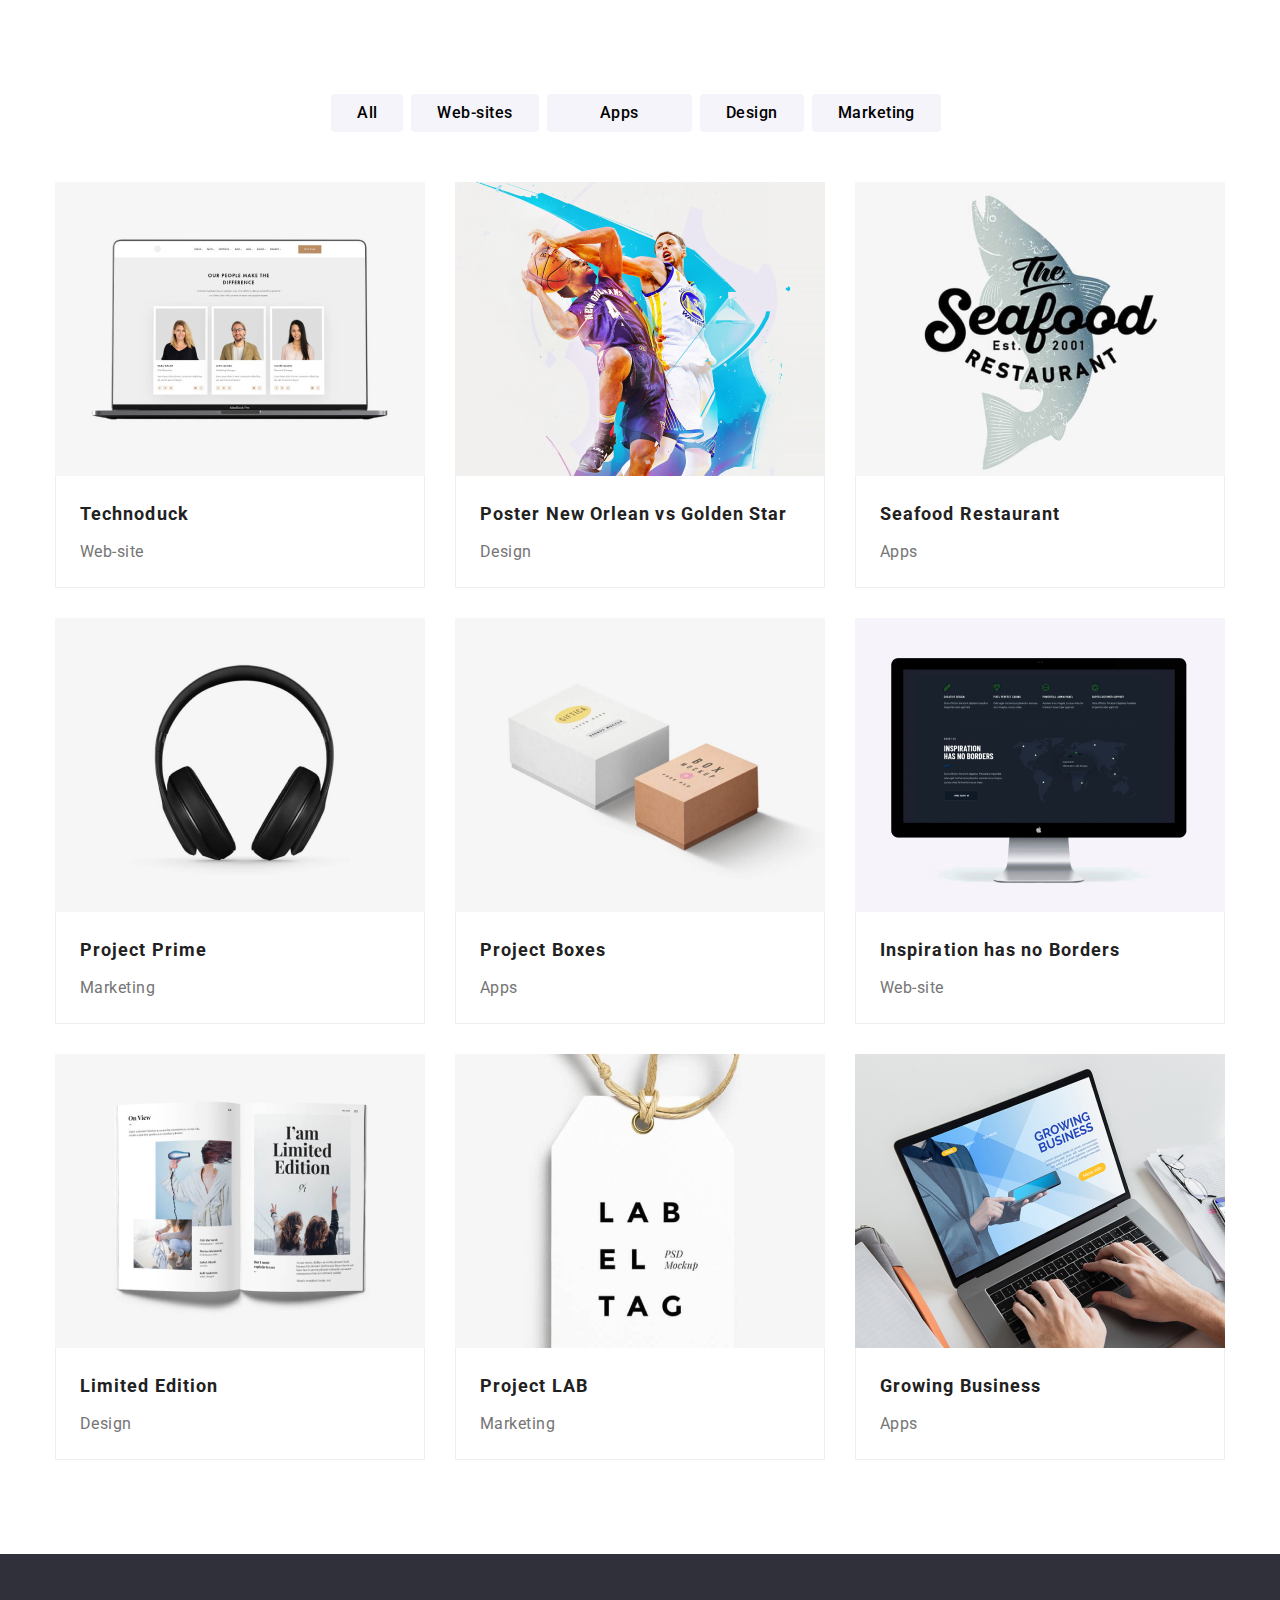
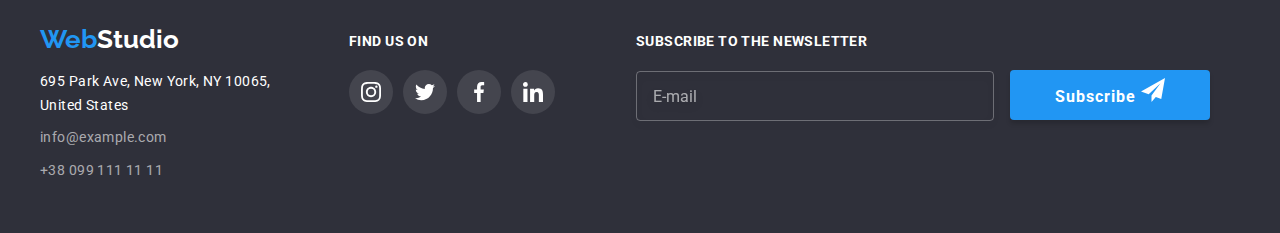
==== commit 33c385f9: "portfolio adjustings done" ====
--- a/portfolio.html
+++ b/portfolio.html
@@ -170,43 +170,45 @@
 <!-- footer -->
 <footer class="footer-basement">
     <div class="container footer">
-        <div class="footer-info">
-            <a href="./index.html" class="logo footer">
-                Web<span class="logo-white">Studio</span>
-            </a>
-            
-            <address class="address">
-                <ul class="address-list">
-                    <li class="address-item"><a href="" class="address-text --white">695 Park Ave, New York, NY 10065,<br>United States</a></li>
-                    <li class="address-item"><a href="mailto:info@example.com" class="address-text">info@example.com</a></li>
-                    <li class="address-item"><a href="tel:+380991111111" class="address-text">+38 099 111 11 11</a></li>
+        <div class="footer-wrap">
+            <div class="footer-info">
+                <a href="./index.html" class="logo footer">
+                    Web<span class="logo-white">Studio</span>
+                </a>
+                
+                <address class="address">
+                    <ul class="address-list">
+                        <li class="address-item"><a href="" class="address-text --white">695 Park Ave, New York, NY 10065,<br>United States</a></li>
+                        <li class="address-item"><a href="mailto:info@example.com" class="address-text">info@example.com</a></li>
+                        <li class="address-item"><a href="tel:+380991111111" class="address-text">+38 099 111 11 11</a></li>
+                    </ul>
+                </address>
+            </div>
+            <div class="basement">
+                <p class="basement-text">Find us on</p>
+                <ul class="basement-socs">
+                    <li class="basement-item"><a href="" class="basement-link">
+                        <svg class="basement-icon" width="20" height="20">
+                            <use href="./images/icons.svg#icon-instagram"></use>
+                        </svg>
+                    </a></li>
+                    <li class="basement-item"><a href="" class="basement-link">
+                        <svg class="basement-icon" width="20" height="20">
+                            <use href="./images/icons.svg#icon-twitter"></use>
+                        </svg>
+                    </a></li>
+                    <li class="basement-item"><a href="" class="basement-link">
+                        <svg class="basement-icon" width="20" height="20">
+                            <use href="./images/icons.svg#icon-facebook"></use>
+                        </svg>
+                    </a></li>
+                    <li class="basement-item"><a href="" class="basement-link">
+                        <svg class="basement-icon" width="20" height="20">
+                            <use href="./images/icons.svg#icon-linkedin"></use>
+                        </svg>
+                    </a></li>
                 </ul>
-            </address>
-        </div>
-        <div class="basement">
-            <p class="basement-text">Find us on</p>
-            <ul class="basement-socs">
-                <li class="basement-item"><a href="" class="basement-link">
-                    <svg class="basement-icon" width="20" height="20">
-                        <use href="./images/icons.svg#icon-instagram"></use>
-                    </svg>
-                </a></li>
-                <li class="basement-item"><a href="" class="basement-link">
-                    <svg class="basement-icon" width="20" height="20">
-                        <use href="./images/icons.svg#icon-twitter"></use>
-                    </svg>
-                </a></li>
-                <li class="basement-item"><a href="" class="basement-link">
-                    <svg class="basement-icon" width="20" height="20">
-                        <use href="./images/icons.svg#icon-facebook"></use>
-                    </svg>
-                </a></li>
-                <li class="basement-item"><a href="" class="basement-link">
-                    <svg class="basement-icon" width="20" height="20">
-                        <use href="./images/icons.svg#icon-linkedin"></use>
-                    </svg>
-                </a></li>
-            </ul>
+            </div>
         </div>
         <div class="subscribe">
             <p class="subscribe-text">Subscribe to the newsletter</p>
--- a/css/main.min.css
+++ b/css/main.min.css
@@ -1 +1 @@
-:root{--main-color: #2196F3;--text-color: #212121;--black-color: #000000;--white-color: #ffffff;--icogrey-color: #757575;--time-duration: 250ms cubic-bezier(0.4, 0, 0.2, 1)}body{font-family:"Roboto","sans-serif";color:var(--text-color);margin:0 auto}button{cursor:pointer;font-family:inherit}ul{list-style:none;padding:0%;margin:0%}a,a:hover,a:focus,a:active{text-decoration:none;color:inherit}img{display:block;width:100%;max-width:100%;height:auto}.section--title{display:flex;justify-content:center;font-style:normal;font-weight:700;font-size:36px;letter-spacing:.03em;line-height:1.17;margin-top:0%;margin-bottom:50px}@media screen and (max-width: 1199px){.section--title{font-size:28px}}.portfolio-section{padding:60px 0px}@media screen and (min-width: 1200px){.portfolio-section{padding:94px 0px}}.advantages,.team,.companies{padding:60px 15px}@media screen and (min-width: 1200px){.advantages,.team,.companies{padding-top:94px;padding-bottom:94px}}.examples__list{display:flex;flex-direction:row;margin:0%}.container{width:100%;margin:0 auto}@media screen and (min-width: 480px){.container{width:480px}}@media screen and (min-width: 768px){.container{width:768px}}@media screen and (min-width: 1200px){.container{width:1200px}}.navigation{display:flex;flex-direction:row}.container.header{display:flex;justify-content:space-between}.header{display:flex;flex-direction:row;background-color:var(--white-color);border-bottom:1px solid #ececec}.logo{font-family:"Raleway";font-style:normal;font-weight:700;font-size:26px;line-height:1.19;color:var(--main-color);padding:25px 0px 25px;margin-right:100px;display:inline-block;transition:color var(--time-duration)}.logo:hover{color:var(--text-color)}.logo.footer{padding-top:10px;padding-bottom:15px}.logo-black{color:var(--black-color)}.logo-white{color:var(--white-color)}.menu{display:flex;flex-direction:row}.menu-page{font-style:normal;font-weight:500;font-size:14px;letter-spacing:.02em;line-height:1.14;color:var(--text-color);padding:32px 0px 32px;margin-right:50px;display:inline-block;position:relative;transition:color var(--time-duration)}.menu-page:hover,.menu-page:focus{color:var(--main-color)}.menu-page.current{color:var(--main-color)}.menu-page.current::after{content:"";display:block;width:100%;border-bottom:4px var(--main-color) solid;border-radius:2px;position:absolute;bottom:-2px;margin:0}.contacts{display:flex;flex-direction:row}.contacts-info{display:flex;justify-content:center;align-items:center;padding:32px 0px 32px;transition:color var(--time-duration);font-style:normal;font-weight:500;font-size:14px;letter-spacing:.02em;line-height:1.14;color:var(--icogrey-color);margin-right:0px}.contacts-info:hover,.contacts-info:focus{color:var(--main-color)}.contacts-info:last-child{margin-left:50px}.contacts-icon{fill:var(--icogrey-color);margin-right:10px}.contacts-info:hover .contacts-icon,.contacts-info:focus .contacts-icon{fill:var(--main-color)}.footer-basement{background-color:#2f303a;padding:60px 15px}@media screen and (min-width: 1200px){.footer-basement{padding-top:60px;padding-bottom:50px}}@media screen and (min-width: 1200px){.container.footer{display:flex}}@media screen and (max-width: 767px){.footer-info{width:450px}}.address{border-color:rgba(0,0,0,0)}.address:hover,.address:focus{color:var(--main-color)}.address-text{font-style:normal;font-weight:400;font-size:14px;letter-spacing:.03em;line-height:1.71;color:rgba(255,255,255,.6);transition:color var(--time-duration)}.address-text.--white{color:var(--white-color)}.address-text.--white:hover,.address-text.--white:focus{color:var(--main-color)}.address-item:not(:last-child){margin-bottom:9px}@media screen and (max-width: 767px){.address-list{display:flex;flex-direction:column;align-items:center}}@media screen and (max-width: 767px){.basement{display:flex;flex-direction:column;align-items:center;width:450px;margin-top:53px}}@media screen and (min-width: 1200px){.basement{margin-left:70px}}.basement-text{font-style:normal;font-weight:700;font-size:14px;line-height:1.14;letter-spacing:.03em;text-transform:uppercase;color:var(--white-color);margin:0% auto;padding:20px 0px 20px}.basement-item{margin-right:10px}.basement-socs{display:flex;justify-content:space-evenly}.basement-link{display:flex;justify-content:center;align-items:center;width:44px;height:44px;background-color:rgba(255,255,255,.1);border-radius:50%;transition:background-color var(--time-duration)}.basement-link:hover,.basement-link:focus{background-color:var(--main-color)}.basement-icon{fill:var(--white-color);transition:fill var(--time-duration)}.basement-link:hover .basement-icon,.basement-link:focus .basement-icon{fill:var(--white-color)}@media screen and (max-width: 767px){.subscribe{display:flex;flex-direction:column;align-items:center;width:450px;margin-top:60px}}@media screen and (min-width: 1200px){.subscribe{margin-left:71px}}@media screen and (min-width: 320px){.subscribe-form{display:flex;flex-direction:column;align-items:center}}.subscribe-text{font-style:normal;font-weight:700;font-size:14px;line-height:1.14;letter-spacing:.03em;text-transform:uppercase;color:var(--white-color);margin:0% auto;padding:20px 0px 20px}.subscribe-input{width:358px;height:50px;padding:15px 16px;border:1px solid rgba(255,255,255,.3);filter:drop-shadow(0px 4px 4px rgba(0, 0, 0, 0.15));border-radius:4px;background-color:rgba(0,0,0,0);color:var(--white-color);transition:border-color var(--time-duration)}.subscribe-input::placeholder{color:rgba(255,255,255,.6)}.subscribe-input:hover,.subscribe-input:focus{border-color:var(--main-color);outline-color:var(--main-color)}@media screen and (min-width: 320px){.subscribe-input{margin-bottom:20px;width:450px}}.subscribe-button{width:200px;height:50px;background-color:var(--main-color);color:var(--white-color);box-shadow:0px 4px 4px rgba(0,0,0,.15);border-radius:4px;border-style:none;font-style:normal;font-weight:700;font-size:16px;line-height:1.87;letter-spacing:.06em}@media screen and (min-width: 1200px){.subscribe-button{margin-left:12px}}.subscribe-icon{fill:var(--white-color)}.banner{display:flex;justify-content:center;align-items:center;height:600px;background-color:#000;background-image:linear-gradient(rgba(47, 48, 58, 0.4), rgba(47, 48, 58, 0.4)),url(../images/hero-bg.jpg);background-repeat:no-repeat;background-position:center;background-size:cover;max-width:1600px;margin:0 auto}@media screen and (min-width: 480px){.banner{height:400px;background-image:linear-gradient(rgba(47, 48, 58, 0.4), rgba(47, 48, 58, 0.4)),url(../../images/mob-hero.jpg)}}.banner__title{text-align:center;font-style:normal;font-weight:900;font-size:44px;letter-spacing:.06em;line-height:1.36;color:var(--white-color);margin:0px 0px 30px}@media screen and (max-width: 1199){.banner__title{font-size:26px;line-height:1.62;max-width:360px}}.banner__button{font-style:normal;font-weight:700;font-size:16px;letter-spacing:.06em;line-height:1.87;color:var(--white-color);background-color:var(--main-color);border-color:var(--main-color);border-radius:4px;box-shadow:0px 4px 4px rgba(0,0,0,.15);display:block;margin:0 auto;padding:10px 20px;transition:color var(--time-duration),background-color var(--time-duration)}.banner__button:hover,.banner__button:focus{background-color:#f5f4fa;color:var(--text-color)}@media screen and (min-width: 480px){.banner{width:100%}}@media screen and (min-width: 768px){.banner{width:100%}}@media screen and (min-width: 1200px){.banner{width:100%}}.advantages{background-color:var(--white-color)}.advantages__text{font-style:normal;font-weight:700;font-size:14px;letter-spacing:.03em;line-height:1.14;text-transform:uppercase;margin:0%}.advantages__list{margin:0%}@media screen and (min-width: 768px){.advantages__list{display:flex;flex-wrap:wrap;justify-content:center}}.advantages__item{display:flex;flex-direction:column;align-items:center;width:100%}.advantages__item:not(:last-child){margin-bottom:30px}@media screen and (min-width: 480px){.advantages__item{width:450px}}@media screen and (min-width: 768px){.advantages__item{width:354px}.advantages__item:nth-child(odd){margin-right:30px}}@media screen and (min-width: 1200px){.advantages__item{width:270px;margin-right:30px}}.advantages__bg{display:flex;justify-content:center;align-items:center;margin-bottom:30px;width:100%;height:120px;border-radius:4px;background-color:#f5f4fa}.advantages__paragraph{width:100%;margin:10px 0px 0px;font-style:normal;font-weight:400;font-size:14px;letter-spacing:.03em;line-height:1.71;color:var(--icogrey-color)}.advantages__title--hidden{position:absolute;width:1px;height:1px;margin:-1px;border:0;padding:0;white-space:nowrap;clip-path:inset(100%);clip:rect(0 0 0 0);overflow:hidden}.examples{background-color:var(--white-color);padding-bottom:94px}.examples__overlay{font-style:normal;font-weight:700;font-size:14px;line-height:1.14;text-align:center;letter-spacing:.03em;text-transform:uppercase;color:var(--white-color);background-color:rgba(47,48,58,.8);padding:27px 117px;margin:0 auto;position:absolute;width:100%;bottom:0}.examples__item{margin-right:30px;position:relative}.examples__item:last-child{margin:0px}@media screen and (min-width: 100px){.examples{display:none}}@media screen and (min-width: 1200px){.examples{display:contents}}.team{background-color:#f5f4fa}.team__list{margin:0% auto}@media screen and (min-width: 768px){.team__list{display:flex;flex-wrap:wrap}}@media screen and (min-width: 1200px){.team__list{display:flex;flex-direction:row}}.team__information{text-align:center;padding:30px 0px}.team__item{display:flex;flex-direction:column;margin-right:30px;box-shadow:0px 1px 3px rgba(0,0,0,.12),0px 1px 1px rgba(0,0,0,.14),0px 2px 1px rgba(0,0,0,.2);border-radius:0px 0px 4px 4px;background-color:var(--white-color)}@media screen and (min-width: 320px){.team__item{margin-bottom:30px}}@media screen and (min-width: 768px){.team__item{width:354px}}@media screen and (min-width: 1200px){.team__item{width:calc((100% - 90px)/4)}.team__item:last-child{margin-right:0}}.team__name{font-style:normal;font-weight:500;font-size:16px;letter-spacing:.03em;line-height:1.18;margin:0px 0px 10px}.team__position{font-style:normal;font-weight:400;font-size:16px;letter-spacing:.03em;line-height:1.19;color:var(--icogrey-color);margin:0%;margin-bottom:16px}.socials{display:flex;justify-content:center;gap:10px}.socials__link{display:flex;justify-content:center;align-items:center;width:44px;height:44px;background-color:rgba(0,0,0,0);border-radius:50%;transition:background-color var(--time-duration)}.socials__link:hover,.socials__link:focus{background-color:var(--main-color)}.socials__icon{fill:#afb1b8;transition:fill var(--time-duration)}.socials__link:hover .socials__icon,.socials__link:focus .socials__icon{fill:var(--white-color)}.companies{background-color:var(--white-color)}.companies__list{display:flex;column-gap:30px}@media screen and (min-width: 320px){.companies__list{flex-wrap:wrap;align-items:baseline;justify-content:center}}@media screen and (min-width: 1200px){.companies__list{justify-content:center;align-items:center}}.companies__item{box-sizing:border-box;width:170px;height:92px;background-color:rgba(0,0,0,0);border:1px solid #afb1b8;border-radius:4px;color:currentColor;transition:border-color var(--time-duration)}.companies__item:hover,.companies__item:focus{border-color:var(--main-color)}@media screen and (max-width: 1199px){.companies__item:nth-child(odd){margin-bottom:30px}}.companies__icon{fill:#afb1b8;transition:fill var(--time-duration)}.companies__link:hover .companies__icon,.companies__link:focus .companies__icon{fill:var(--main-color)}.companies__link{display:flex;justify-content:center;align-items:center;height:100%;width:100%}.selection{display:flex;flex-direction:row;margin-bottom:50px}@media screen and (max-width: 767px){.selection{flex-wrap:wrap;padding-left:15px}}@media screen and (min-width: 768px){.selection{justify-content:center}}.selection-item{padding-right:8px}@media screen and (max-width: 767px){.selection-item{margin-bottom:15px}}.selection-button{font-family:"Roboto";font-style:normal;font-weight:500;font-size:16px;letter-spacing:.03em;line-height:1.62;text-align:center;background:#f5f4fa;border-radius:4px;border-color:#f5f4fa;border-style:none;padding:6px 26px;transition:color var(--time-duration),background-color var(--time-duration),box-shadow var(--time-duration)}.selection-button:hover,.selection-button:focus{background-color:var(--main-color);color:var(--white-color);box-shadow:0px 3px 1px rgba(0,0,0,.1),0px 1px 2px rgba(0,0,0,.08),0px 2px 2px rgba(0,0,0,.12)}.selection-button.wide{padding:6px 53px}.portfolio{display:flex;flex-wrap:wrap}@media screen and (max-width: 1199px){.portfolio{padding-left:15px}}@media screen and (min-width: 1200px){.portfolio{justify-content:center}}.portfolio-wrap{position:relative;overflow:hidden}.portfolio-text{font-style:normal;font-weight:400;font-size:18px;line-height:1.56;letter-spacing:.03em;margin:0 auto;padding:63px 24px;width:100%;height:100%;color:var(--white-color);background-color:rgba(33,150,243,.9);position:absolute;top:0;left:0;transform:translateY(100%);transition:transform 250ms linear}.portfolio-border{padding:20px 24px;border-right:1px solid #eee;border-left:1px solid #eee;border-bottom:1px solid #eee}@media screen and (min-width: 767px)and (max-width: 1199px){.portfolio-border{height:146px}}.portfolio-title{font-style:normal;font-weight:700;font-size:18px;letter-spacing:.06em;line-height:2;margin:0%}.portfolio-filter{font-style:normal;font-weight:400;font-size:16px;letter-spacing:.03em;line-height:1.87;color:var(--icogrey-color);margin:5px 0px 0px}.portfolio-item{margin-bottom:30px;transition:box-shadow var(--time-duration)}.portfolio-item:hover,.portfolio-item:focus,.portfolio-item:hover .portfolio-text,.portfolio-item:focus .portfolio-text{transform:translateY(0%);box-shadow:0px 1px 1px rgba(0,0,0,.12),0px 4px 4px rgba(0,0,0,.06),1px 4px 6px rgba(0,0,0,.16)}@media screen and (min-width: 320px){.portfolio-item{width:290px}}@media screen and (max-width: 767px){.portfolio-item{width:450px}}@media screen and (min-width: 768px)and (max-width: 1199px){.portfolio-item{width:354px}.portfolio-item:nth-child(odd){margin-right:30px}}@media screen and (min-width: 1200px){.portfolio-item{width:370px;margin-left:30px}.portfolio-item:nth-last-child(-n+3){margin-bottom:0}.portfolio-item:nth-child(3n+1){margin-left:0%}}.backdrop{width:100%;height:100%;position:fixed;top:0;background-color:rgba(0,0,0,.2);transition:opacity var(--time-duration),visibility var(--time-duration)}.modal{width:528px;min-height:581px;padding:40px;background-color:var(--white-color);box-shadow:0px 1px 3px rgba(0,0,0,.12),0px 1px 1px rgba(0,0,0,.14),0px 2px 1px rgba(0,0,0,.2);border-radius:4px;position:absolute;top:50%;left:50%;transform:translate(-50%, -50%)}.modal-title{font-style:normal;font-weight:700;font-size:20px;line-height:1.15;text-align:center;letter-spacing:.03em;color:var(--text-color);margin-bottom:12px;margin-top:0}.modal-button{width:30px;height:30px;background-color:rgba(0,0,0,0);box-sizing:border-box;border:1px solid rgba(0,0,0,.1);border-radius:50%;position:absolute;right:10px;top:10px;display:flex;align-items:center;justify-content:center}.modal-icon{fill:var(--black-color);transition:fill var(--time-duration)}.modal-icon:hover,.modal-icon:focus{fill:var(--main-color)}.input{margin-bottom:10px}.input:last-of-type{margin-bottom:10px}.input-wrap{position:relative}.input-icon{position:absolute;left:12px;top:50%;transform:translateY(-50%);fill:var(--text-color);transition:fill var(--time-duration)}.input-form:hover+.input-icon,.input-form:focus+.input-icon{fill:var(--main-color)}.input-form{font-style:normal;font-weight:400;font-size:14px;line-height:1.14;letter-spacing:.01em;padding:12px;padding-left:37px;width:100%;height:40px;border:1px solid rgba(33,33,33,.2);border-radius:4px;transition:border-color var(--time-duration)}.input-form.last{height:120px;resize:none;padding:12px}.input-form:hover,.input-form:focus{border-color:var(--main-color);outline-color:var(--main-color)}.input-form::placeholder{color:rgba(117,117,117,.5)}.input-name{font-style:normal;font-weight:400;font-size:12px;line-height:1.16;letter-spacing:.01em;display:block;margin-bottom:4px;color:var(--icogrey-color)}.checkbox{display:flex;padding-left:10px}.checkbox-agreement{display:inline-block;display:flex;margin-left:13px;width:400px;font-style:normal;font-weight:400;font-size:14px;line-height:1.71;letter-spacing:.03em;margin-left:7px;color:var(--icogrey-color)}.checkbox-agreement span{width:16px;height:15px;border:2px solid var(--black-color);border-radius:3px;margin-right:5px;margin-top:3px;display:flex;align-items:center;justify-content:center;transition:background-color var(--time-duration),border-color var(--time-duration),background-image var(--time-duration)}.checkbox-icon{fill:rgba(0,0,0,0)}.checkbox-field:checked+.checkbox-agreement .checkbox-icon{fill:var(--white-color)}.checkbox-field{display:none;transition:fill var(--time-duration)}.checkbox-field:active,.checkbox-field:focus,.checkbox-field:hover{fill:var(--main-color)}.checkbox-field:checked+.checkbox-agreement span{background-color:var(--main-color);border-color:var(--main-color)}.send-button{font-style:normal;font-weight:700;font-size:16px;line-height:1.87;letter-spacing:.06em;width:200px;height:50px;padding:10px 80px;color:var(--white-color);background-color:var(--main-color);box-shadow:0px 4px 4px rgba(0,0,0,.15);border-radius:4px;border-color:#f5f4fa;border-style:none;position:absolute;margin-bottom:0;bottom:14px;left:50%;transform:translate(-50%, -50%)}.is-hidden{opacity:0;visibility:hidden;pointer-events:none}/*# sourceMappingURL=main.min.css.map */+:root{--main-color: #2196F3;--text-color: #212121;--black-color: #000000;--white-color: #ffffff;--icogrey-color: #757575;--time-duration: 250ms cubic-bezier(0.4, 0, 0.2, 1)}body{font-family:"Roboto","sans-serif";color:var(--text-color);margin:0 auto}button{cursor:pointer;font-family:inherit}ul{list-style:none;padding:0%;margin:0%}a,a:hover,a:focus,a:active{text-decoration:none;color:inherit}img{display:block;width:100%;max-width:100%;height:auto}.section--title{display:flex;justify-content:center;font-style:normal;font-weight:700;font-size:36px;letter-spacing:.03em;line-height:1.17;margin-top:0%;margin-bottom:50px}@media screen and (max-width: 1199px){.section--title{font-size:28px}}.portfolio-section{padding:60px 0px}@media screen and (min-width: 1200px){.portfolio-section{padding:94px 0px}}.advantages,.team,.companies{padding:60px 15px}@media screen and (min-width: 1200px){.advantages,.team,.companies{padding-top:94px;padding-bottom:94px}}.examples__list{display:flex;flex-direction:row;margin:0%}.container{width:100%;margin:0 auto}@media screen and (min-width: 480px){.container{width:480px}}@media screen and (min-width: 768px){.container{width:768px}}@media screen and (min-width: 1200px){.container{width:1200px}}.navigation{display:flex;flex-direction:row}.container.header{display:flex;justify-content:space-between}.header{display:flex;flex-direction:row;background-color:var(--white-color);border-bottom:1px solid #ececec}.logo{font-family:"Raleway";font-style:normal;font-weight:700;font-size:26px;line-height:1.19;color:var(--main-color);padding:25px 0px 25px;display:inline-block;transition:color var(--time-duration)}@media screen and (min-width: 1200px){.logo{margin-right:100px}}.logo:hover{color:var(--text-color)}.logo.footer{padding-top:10px;padding-bottom:15px}.logo-black{color:var(--black-color)}.logo-white{color:var(--white-color)}.menu{display:flex;flex-direction:row}.menu-page{font-style:normal;font-weight:500;font-size:14px;letter-spacing:.02em;line-height:1.14;color:var(--text-color);padding:32px 0px 32px;margin-right:50px;display:inline-block;position:relative;transition:color var(--time-duration)}.menu-page:hover,.menu-page:focus{color:var(--main-color)}.menu-page.current{color:var(--main-color)}.menu-page.current::after{content:"";display:block;width:100%;border-bottom:4px var(--main-color) solid;border-radius:2px;position:absolute;bottom:-2px;margin:0}.contacts{display:flex;flex-direction:row}.contacts-info{display:flex;justify-content:center;align-items:center;padding:32px 0px 32px;transition:color var(--time-duration);font-style:normal;font-weight:500;font-size:14px;letter-spacing:.02em;line-height:1.14;color:var(--icogrey-color);margin-right:0px}.contacts-info:hover,.contacts-info:focus{color:var(--main-color)}.contacts-info:last-child{margin-left:50px}.contacts-icon{fill:var(--icogrey-color);margin-right:10px}.contacts-info:hover .contacts-icon,.contacts-info:focus .contacts-icon{fill:var(--main-color)}.footer-basement{background-color:#2f303a;padding:60px 15px}@media screen and (min-width: 1200px){.footer-basement{padding-top:60px;padding-bottom:50px}}@media screen and (min-width: 1200px){.container.footer{display:flex}}@media screen and (min-width: 768px)and (max-width: 1199px){.footer-wrap{display:flex;justify-content:space-evenly}}@media screen and (min-width: 1200px){.footer-wrap{display:flex}}@media screen and (max-width: 767px){.footer-info{max-width:450px}}@media screen and (max-width: 1199px){.footer-info{display:flex;flex-direction:column;align-items:center;margin-right:10%}}.address{border-color:rgba(0,0,0,0)}.address:hover,.address:focus{color:var(--main-color)}.address-text{font-style:normal;font-weight:400;font-size:14px;letter-spacing:.03em;line-height:1.71;color:rgba(255,255,255,.6);transition:color var(--time-duration)}.address-text.--white{color:var(--white-color)}.address-text.--white:hover,.address-text.--white:focus{color:var(--main-color)}.address-item:not(:last-child){margin-bottom:9px}@media screen and (max-width: 1199px){.address-list{display:flex;flex-direction:column;align-items:center}}@media screen and (max-width: 767px){.basement{max-width:450px;margin-top:48px;margin-bottom:60px}}@media screen and (max-width: 1199px){.basement{display:flex;flex-direction:column;align-items:center}}@media screen and (min-width: 1200px){.basement{margin-left:70px}}.basement-text{font-style:normal;font-weight:700;font-size:14px;line-height:1.14;letter-spacing:.03em;text-transform:uppercase;color:var(--white-color);margin:0% auto;padding:20px 0px 20px}.basement-item{margin-right:10px}.basement-socs{display:flex;justify-content:space-evenly}.basement-link{display:flex;justify-content:center;align-items:center;width:44px;height:44px;background-color:rgba(255,255,255,.1);border-radius:50%;transition:background-color var(--time-duration)}.basement-link:hover,.basement-link:focus{background-color:var(--main-color)}.basement-icon{fill:var(--white-color);transition:fill var(--time-duration)}.basement-link:hover .basement-icon,.basement-link:focus .basement-icon{fill:var(--white-color)}@media screen and (max-width: 767px){.subscribe{max-width:450px}}@media screen and (max-width: 1199px){.subscribe{display:flex;flex-direction:column;align-items:center}}@media screen and (min-width: 1200px){.subscribe{margin-left:71px}}@media screen and (max-width: 1199px){.subscribe-form{display:flex;flex-direction:column;align-items:center}}.subscribe-text{font-style:normal;font-weight:700;font-size:14px;line-height:1.14;letter-spacing:.03em;text-transform:uppercase;color:var(--white-color);margin:0% auto;padding:20px 0px 20px}.subscribe-input{height:50px;padding:15px 16px;border:1px solid rgba(255,255,255,.3);filter:drop-shadow(0px 4px 4px rgba(0, 0, 0, 0.15));border-radius:4px;background-color:rgba(0,0,0,0);color:var(--white-color);transition:border-color var(--time-duration)}.subscribe-input::placeholder{color:rgba(255,255,255,.6)}.subscribe-input:hover,.subscribe-input:focus{border-color:var(--main-color);outline-color:var(--main-color)}@media screen and (min-width: 320px){.subscribe-input{margin-bottom:20px;min-width:290px}}@media screen and (min-width: 480px){.subscribe-input{width:450px}}@media screen and (min-width: 1200px){.subscribe-input{width:358px}}.subscribe-button{width:200px;height:50px;background-color:var(--main-color);color:var(--white-color);box-shadow:0px 4px 4px rgba(0,0,0,.15);border-radius:4px;border-style:none;font-style:normal;font-weight:700;font-size:16px;line-height:1.87;letter-spacing:.06em}@media screen and (min-width: 1200px){.subscribe-button{margin-left:12px}}.subscribe-icon{fill:var(--white-color)}.banner{display:flex;justify-content:center;align-items:center;height:600px;background-color:#000;background-image:linear-gradient(rgba(47, 48, 58, 0.4), rgba(47, 48, 58, 0.4)),url(../images/hero-bg.jpg);background-repeat:no-repeat;background-position:center;background-size:cover;max-width:1600px;margin:0 auto}@media screen and (min-width: 480px){.banner{height:400px;background-image:linear-gradient(rgba(47, 48, 58, 0.4), rgba(47, 48, 58, 0.4)),url(../../images/mob-hero.jpg)}}.banner__title{text-align:center;font-style:normal;font-weight:900;font-size:44px;letter-spacing:.06em;line-height:1.36;color:var(--white-color);margin:0px 0px 30px}@media screen and (max-width: 1199){.banner__title{font-size:26px;line-height:1.62;max-width:360px}}.banner__button{font-style:normal;font-weight:700;font-size:16px;letter-spacing:.06em;line-height:1.87;color:var(--white-color);background-color:var(--main-color);border-color:var(--main-color);border-radius:4px;box-shadow:0px 4px 4px rgba(0,0,0,.15);display:block;margin:0 auto;padding:10px 20px;transition:color var(--time-duration),background-color var(--time-duration)}.banner__button:hover,.banner__button:focus{background-color:#f5f4fa;color:var(--text-color)}@media screen and (min-width: 480px){.banner{width:100%}}@media screen and (min-width: 768px){.banner{width:100%}}@media screen and (min-width: 1200px){.banner{width:100%}}.advantages{background-color:var(--white-color)}.advantages__text{font-style:normal;font-weight:700;font-size:14px;letter-spacing:.03em;line-height:1.14;text-transform:uppercase;margin:0%}.advantages__list{margin:0%}@media screen and (min-width: 768px){.advantages__list{display:flex;flex-wrap:wrap;justify-content:center}}.advantages__item{display:flex;flex-direction:column;align-items:center;width:100%}.advantages__item:not(:last-child){margin-bottom:30px}@media screen and (min-width: 480px){.advantages__item{width:450px}}@media screen and (min-width: 768px){.advantages__item{width:354px}.advantages__item:nth-child(odd){margin-right:30px}}@media screen and (min-width: 1200px){.advantages__item{width:270px;margin-right:30px}}.advantages__bg{display:flex;justify-content:center;align-items:center;margin-bottom:30px;width:100%;height:120px;border-radius:4px;background-color:#f5f4fa}.advantages__paragraph{width:100%;margin:10px 0px 0px;font-style:normal;font-weight:400;font-size:14px;letter-spacing:.03em;line-height:1.71;color:var(--icogrey-color)}.advantages__title--hidden{position:absolute;width:1px;height:1px;margin:-1px;border:0;padding:0;white-space:nowrap;clip-path:inset(100%);clip:rect(0 0 0 0);overflow:hidden}.examples{background-color:var(--white-color);padding-bottom:94px}.examples__overlay{font-style:normal;font-weight:700;font-size:14px;line-height:1.14;text-align:center;letter-spacing:.03em;text-transform:uppercase;color:var(--white-color);background-color:rgba(47,48,58,.8);padding:27px 117px;margin:0 auto;position:absolute;width:100%;bottom:0}.examples__item{margin-right:30px;position:relative}.examples__item:last-child{margin:0px}@media screen and (min-width: 100px){.examples{display:none}}@media screen and (min-width: 1200px){.examples{display:contents}}.team{background-color:#f5f4fa}.team__list{margin:0% auto}@media screen and (min-width: 768px){.team__list{display:flex;flex-wrap:wrap}}@media screen and (min-width: 1200px){.team__list{display:flex;flex-direction:row}}.team__information{text-align:center;padding:30px 0px}.team__item{display:flex;flex-direction:column;margin-right:30px;box-shadow:0px 1px 3px rgba(0,0,0,.12),0px 1px 1px rgba(0,0,0,.14),0px 2px 1px rgba(0,0,0,.2);border-radius:0px 0px 4px 4px;background-color:var(--white-color)}@media screen and (min-width: 320px){.team__item{margin-bottom:30px}}@media screen and (min-width: 768px){.team__item{width:354px}}@media screen and (min-width: 1200px){.team__item{width:calc((100% - 90px)/4)}.team__item:last-child{margin-right:0}}.team__name{font-style:normal;font-weight:500;font-size:16px;letter-spacing:.03em;line-height:1.18;margin:0px 0px 10px}.team__position{font-style:normal;font-weight:400;font-size:16px;letter-spacing:.03em;line-height:1.19;color:var(--icogrey-color);margin:0%;margin-bottom:16px}.socials{display:flex;justify-content:center;gap:10px}.socials__link{display:flex;justify-content:center;align-items:center;width:44px;height:44px;background-color:rgba(0,0,0,0);border-radius:50%;transition:background-color var(--time-duration)}.socials__link:hover,.socials__link:focus{background-color:var(--main-color)}.socials__icon{fill:#afb1b8;transition:fill var(--time-duration)}.socials__link:hover .socials__icon,.socials__link:focus .socials__icon{fill:var(--white-color)}.companies{background-color:var(--white-color)}.companies__list{display:flex;column-gap:30px}@media screen and (min-width: 320px){.companies__list{flex-wrap:wrap;align-items:baseline;justify-content:center}}@media screen and (min-width: 1200px){.companies__list{justify-content:center;align-items:center}}.companies__item{box-sizing:border-box;width:170px;height:92px;background-color:rgba(0,0,0,0);border:1px solid #afb1b8;border-radius:4px;color:currentColor;transition:border-color var(--time-duration)}.companies__item:hover,.companies__item:focus{border-color:var(--main-color)}@media screen and (max-width: 1199px){.companies__item:nth-child(odd){margin-bottom:30px}}.companies__icon{fill:#afb1b8;transition:fill var(--time-duration)}.companies__link:hover .companies__icon,.companies__link:focus .companies__icon{fill:var(--main-color)}.companies__link{display:flex;justify-content:center;align-items:center;height:100%;width:100%}.selection{display:flex;flex-direction:row}@media screen and (max-width: 767px){.selection{flex-wrap:wrap;padding-left:15px;margin-bottom:40px}}@media screen and (min-width: 768px){.selection{justify-content:center;margin-bottom:50px}}.selection-item{padding-right:8px}@media screen and (max-width: 767px){.selection-item{margin-bottom:15px}}.selection-button{font-family:"Roboto";font-style:normal;font-weight:500;font-size:16px;letter-spacing:.03em;line-height:1.62;text-align:center;background:#f5f4fa;border-radius:4px;border-color:#f5f4fa;border-style:none;padding:6px 26px;transition:color var(--time-duration),background-color var(--time-duration),box-shadow var(--time-duration)}.selection-button:hover,.selection-button:focus{background-color:var(--main-color);color:var(--white-color);box-shadow:0px 3px 1px rgba(0,0,0,.1),0px 1px 2px rgba(0,0,0,.08),0px 2px 2px rgba(0,0,0,.12)}.selection-button.wide{padding:6px 53px}.portfolio{display:flex;flex-wrap:wrap}@media screen and (min-width: 320px)and (max-width: 479px){.portfolio{width:290px}}@media screen and (max-width: 1199px){.portfolio{padding-left:15px}}@media screen and (min-width: 1200px){.portfolio{justify-content:center}}.portfolio-wrap{position:relative;overflow:hidden}.portfolio-text{font-style:normal;font-weight:400;font-size:18px;line-height:1.56;letter-spacing:.03em;margin:0 auto;padding:63px 24px;width:100%;height:100%;color:var(--white-color);background-color:rgba(33,150,243,.9);position:absolute;top:0;left:0;transform:translateY(100%);transition:transform 250ms linear}.portfolio-border{padding:20px 24px;border-right:1px solid #eee;border-left:1px solid #eee;border-bottom:1px solid #eee}@media screen and (min-width: 767px)and (max-width: 1199px){.portfolio-border{height:146px}}.portfolio-title{font-style:normal;font-weight:700;font-size:18px;letter-spacing:.06em;line-height:2;margin:0%}.portfolio-filter{font-style:normal;font-weight:400;font-size:16px;letter-spacing:.03em;line-height:1.87;color:var(--icogrey-color);margin:5px 0px 0px}.portfolio-item{margin-bottom:30px;transition:box-shadow var(--time-duration)}.portfolio-item:hover,.portfolio-item:focus,.portfolio-item:hover .portfolio-text,.portfolio-item:focus .portfolio-text{transform:translateY(0%);box-shadow:0px 1px 1px rgba(0,0,0,.12),0px 4px 4px rgba(0,0,0,.06),1px 4px 6px rgba(0,0,0,.16)}@media screen and (min-width: 320px){.portfolio-item{width:290px}}@media screen and (max-width: 767px){.portfolio-item{width:450px}}@media screen and (min-width: 768px)and (max-width: 1199px){.portfolio-item{width:354px}.portfolio-item:nth-child(odd){margin-right:30px}}@media screen and (min-width: 1200px){.portfolio-item{width:370px;margin-left:30px}.portfolio-item:nth-last-child(-n+3){margin-bottom:0}.portfolio-item:nth-child(3n+1){margin-left:0%}}.backdrop{width:100%;height:100%;position:fixed;top:0;background-color:rgba(0,0,0,.2);transition:opacity var(--time-duration),visibility var(--time-duration)}.modal{width:528px;min-height:581px;padding:40px;background-color:var(--white-color);box-shadow:0px 1px 3px rgba(0,0,0,.12),0px 1px 1px rgba(0,0,0,.14),0px 2px 1px rgba(0,0,0,.2);border-radius:4px;position:absolute;top:50%;left:50%;transform:translate(-50%, -50%)}.modal-title{font-style:normal;font-weight:700;font-size:20px;line-height:1.15;text-align:center;letter-spacing:.03em;color:var(--text-color);margin-bottom:12px;margin-top:0}.modal-button{width:30px;height:30px;background-color:rgba(0,0,0,0);box-sizing:border-box;border:1px solid rgba(0,0,0,.1);border-radius:50%;position:absolute;right:10px;top:10px;display:flex;align-items:center;justify-content:center}.modal-icon{fill:var(--black-color);transition:fill var(--time-duration)}.modal-icon:hover,.modal-icon:focus{fill:var(--main-color)}.input{margin-bottom:10px}.input:last-of-type{margin-bottom:10px}.input-wrap{position:relative}.input-icon{position:absolute;left:12px;top:50%;transform:translateY(-50%);fill:var(--text-color);transition:fill var(--time-duration)}.input-form:hover+.input-icon,.input-form:focus+.input-icon{fill:var(--main-color)}.input-form{font-style:normal;font-weight:400;font-size:14px;line-height:1.14;letter-spacing:.01em;padding:12px;padding-left:37px;width:100%;height:40px;border:1px solid rgba(33,33,33,.2);border-radius:4px;transition:border-color var(--time-duration)}.input-form.last{height:120px;resize:none;padding:12px}.input-form:hover,.input-form:focus{border-color:var(--main-color);outline-color:var(--main-color)}.input-form::placeholder{color:rgba(117,117,117,.5)}.input-name{font-style:normal;font-weight:400;font-size:12px;line-height:1.16;letter-spacing:.01em;display:block;margin-bottom:4px;color:var(--icogrey-color)}.checkbox{display:flex;padding-left:10px}.checkbox-agreement{display:inline-block;display:flex;margin-left:13px;width:400px;font-style:normal;font-weight:400;font-size:14px;line-height:1.71;letter-spacing:.03em;margin-left:7px;color:var(--icogrey-color)}.checkbox-agreement span{width:16px;height:15px;border:2px solid var(--black-color);border-radius:3px;margin-right:5px;margin-top:3px;display:flex;align-items:center;justify-content:center;transition:background-color var(--time-duration),border-color var(--time-duration),background-image var(--time-duration)}.checkbox-icon{fill:rgba(0,0,0,0)}.checkbox-field:checked+.checkbox-agreement .checkbox-icon{fill:var(--white-color)}.checkbox-field{display:none;transition:fill var(--time-duration)}.checkbox-field:active,.checkbox-field:focus,.checkbox-field:hover{fill:var(--main-color)}.checkbox-field:checked+.checkbox-agreement span{background-color:var(--main-color);border-color:var(--main-color)}.send-button{font-style:normal;font-weight:700;font-size:16px;line-height:1.87;letter-spacing:.06em;width:200px;height:50px;padding:10px 80px;color:var(--white-color);background-color:var(--main-color);box-shadow:0px 4px 4px rgba(0,0,0,.15);border-radius:4px;border-color:#f5f4fa;border-style:none;position:absolute;margin-bottom:0;bottom:14px;left:50%;transform:translate(-50%, -50%)}.is-hidden{opacity:0;visibility:hidden;pointer-events:none}/*# sourceMappingURL=main.min.css.map */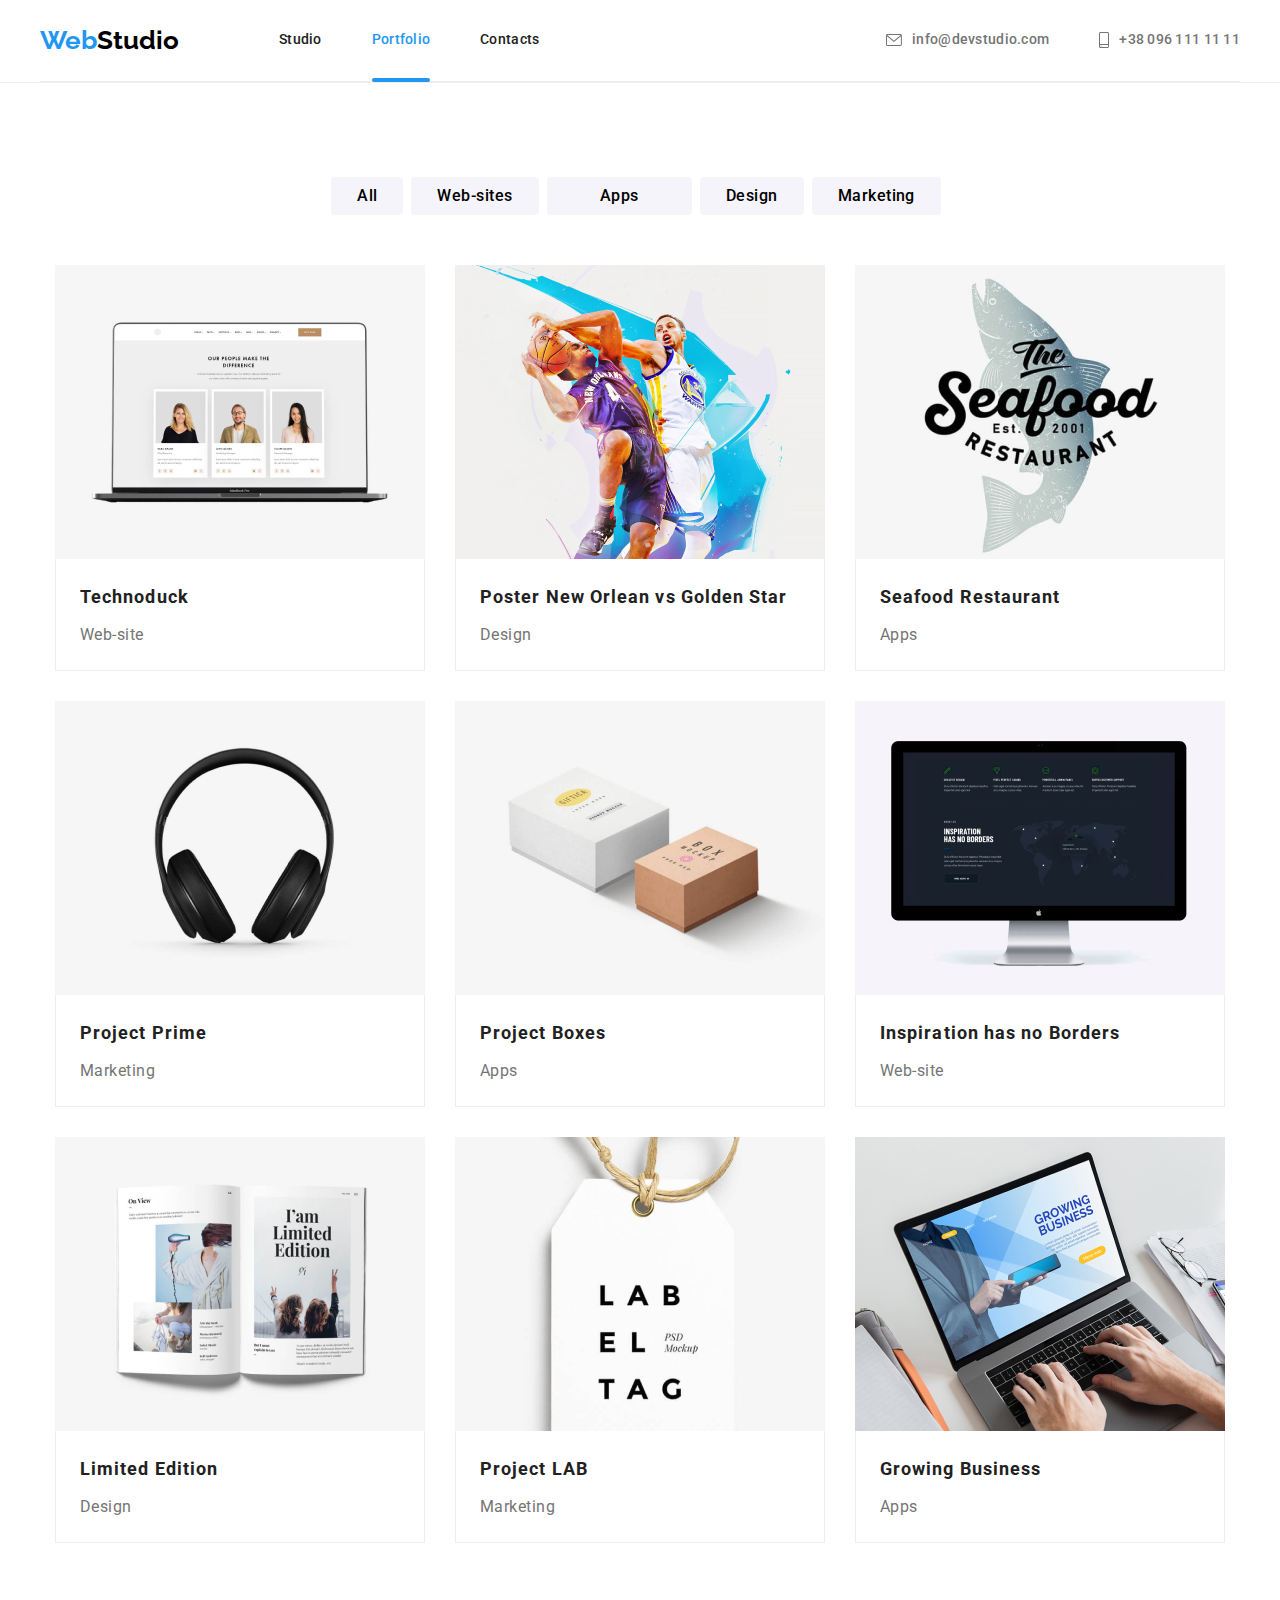
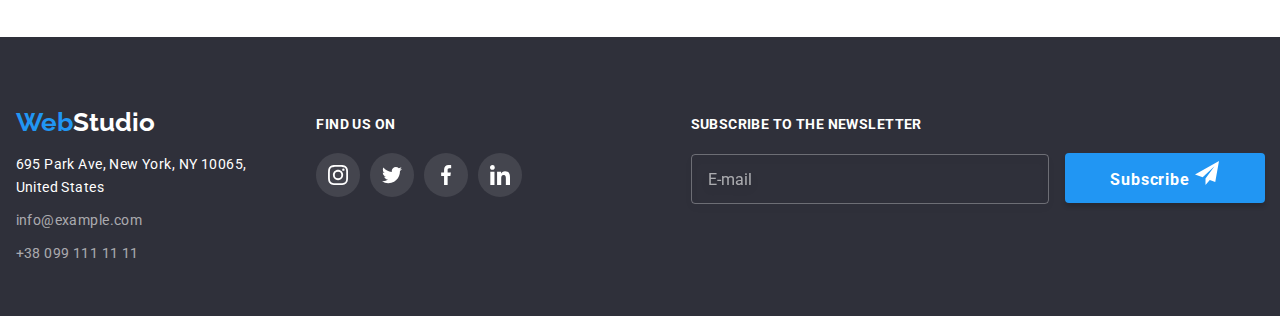
==== commit 8dc4a0d0: "fixes for index sections" ====
--- a/portfolio.html
+++ b/portfolio.html
@@ -14,7 +14,7 @@
 </head>
 <body>
 <!-- header -->
-<!-- <header class="header">
+<header class="header">
     <div class="container header">
         <nav class="navigation">
             <a href="./index.html" class="logo">
@@ -38,7 +38,7 @@
                 </svg>+38 096 111 11 11</a></li>
         </ul>
     </div>
-</header> -->
+</header>
 
 <!-- main info of the page -->
 <main class="portfolio-main">
--- a/css/main.min.css
+++ b/css/main.min.css
@@ -1 +1 @@
-:root{--main-color: #2196F3;--text-color: #212121;--black-color: #000000;--white-color: #ffffff;--icogrey-color: #757575;--time-duration: 250ms cubic-bezier(0.4, 0, 0.2, 1)}body{font-family:"Roboto","sans-serif";color:var(--text-color);margin:0 auto}button{cursor:pointer;font-family:inherit}ul{list-style:none;padding:0%;margin:0%}a,a:hover,a:focus,a:active{text-decoration:none;color:inherit}img{display:block;width:100%;max-width:100%;height:auto}.section--title{display:flex;justify-content:center;font-style:normal;font-weight:700;font-size:36px;letter-spacing:.03em;line-height:1.17;margin-top:0%;margin-bottom:50px}@media screen and (max-width: 1199px){.section--title{font-size:28px}}.portfolio-section{padding:60px 0px}@media screen and (min-width: 1200px){.portfolio-section{padding:94px 0px}}.advantages,.team,.companies{padding:60px 15px}@media screen and (min-width: 1200px){.advantages,.team,.companies{padding-top:94px;padding-bottom:94px}}.examples__list{display:flex;flex-direction:row;margin:0%}.container{width:100%;margin:0 auto}@media screen and (min-width: 480px){.container{width:480px}}@media screen and (min-width: 768px){.container{width:768px}}@media screen and (min-width: 1200px){.container{width:1200px}}.navigation{display:flex;flex-direction:row}.container.header{display:flex;justify-content:space-between}.header{display:flex;flex-direction:row;background-color:var(--white-color);border-bottom:1px solid #ececec}.logo{font-family:"Raleway";font-style:normal;font-weight:700;font-size:26px;line-height:1.19;color:var(--main-color);padding:25px 0px 25px;display:inline-block;transition:color var(--time-duration)}@media screen and (min-width: 1200px){.logo{margin-right:100px}}.logo:hover{color:var(--text-color)}.logo.footer{padding-top:10px;padding-bottom:15px}.logo-black{color:var(--black-color)}.logo-white{color:var(--white-color)}.menu{display:flex;flex-direction:row}.menu-page{font-style:normal;font-weight:500;font-size:14px;letter-spacing:.02em;line-height:1.14;color:var(--text-color);padding:32px 0px 32px;margin-right:50px;display:inline-block;position:relative;transition:color var(--time-duration)}.menu-page:hover,.menu-page:focus{color:var(--main-color)}.menu-page.current{color:var(--main-color)}.menu-page.current::after{content:"";display:block;width:100%;border-bottom:4px var(--main-color) solid;border-radius:2px;position:absolute;bottom:-2px;margin:0}.contacts{display:flex;flex-direction:row}.contacts-info{display:flex;justify-content:center;align-items:center;padding:32px 0px 32px;transition:color var(--time-duration);font-style:normal;font-weight:500;font-size:14px;letter-spacing:.02em;line-height:1.14;color:var(--icogrey-color);margin-right:0px}.contacts-info:hover,.contacts-info:focus{color:var(--main-color)}.contacts-info:last-child{margin-left:50px}.contacts-icon{fill:var(--icogrey-color);margin-right:10px}.contacts-info:hover .contacts-icon,.contacts-info:focus .contacts-icon{fill:var(--main-color)}.footer-basement{background-color:#2f303a;padding:60px 15px}@media screen and (min-width: 1200px){.footer-basement{padding-top:60px;padding-bottom:50px}}@media screen and (min-width: 1200px){.container.footer{display:flex}}@media screen and (min-width: 768px)and (max-width: 1199px){.footer-wrap{display:flex;justify-content:space-evenly}}@media screen and (min-width: 1200px){.footer-wrap{display:flex}}@media screen and (max-width: 767px){.footer-info{max-width:450px}}@media screen and (max-width: 1199px){.footer-info{display:flex;flex-direction:column;align-items:center;margin-right:10%}}.address{border-color:rgba(0,0,0,0)}.address:hover,.address:focus{color:var(--main-color)}.address-text{font-style:normal;font-weight:400;font-size:14px;letter-spacing:.03em;line-height:1.71;color:rgba(255,255,255,.6);transition:color var(--time-duration)}.address-text.--white{color:var(--white-color)}.address-text.--white:hover,.address-text.--white:focus{color:var(--main-color)}.address-item:not(:last-child){margin-bottom:9px}@media screen and (max-width: 1199px){.address-list{display:flex;flex-direction:column;align-items:center}}@media screen and (max-width: 767px){.basement{max-width:450px;margin-top:48px;margin-bottom:60px}}@media screen and (max-width: 1199px){.basement{display:flex;flex-direction:column;align-items:center}}@media screen and (min-width: 1200px){.basement{margin-left:70px}}.basement-text{font-style:normal;font-weight:700;font-size:14px;line-height:1.14;letter-spacing:.03em;text-transform:uppercase;color:var(--white-color);margin:0% auto;padding:20px 0px 20px}.basement-item{margin-right:10px}.basement-socs{display:flex;justify-content:space-evenly}.basement-link{display:flex;justify-content:center;align-items:center;width:44px;height:44px;background-color:rgba(255,255,255,.1);border-radius:50%;transition:background-color var(--time-duration)}.basement-link:hover,.basement-link:focus{background-color:var(--main-color)}.basement-icon{fill:var(--white-color);transition:fill var(--time-duration)}.basement-link:hover .basement-icon,.basement-link:focus .basement-icon{fill:var(--white-color)}@media screen and (max-width: 767px){.subscribe{max-width:450px}}@media screen and (max-width: 1199px){.subscribe{display:flex;flex-direction:column;align-items:center}}@media screen and (min-width: 1200px){.subscribe{margin-left:71px}}@media screen and (max-width: 1199px){.subscribe-form{display:flex;flex-direction:column;align-items:center}}.subscribe-text{font-style:normal;font-weight:700;font-size:14px;line-height:1.14;letter-spacing:.03em;text-transform:uppercase;color:var(--white-color);margin:0% auto;padding:20px 0px 20px}.subscribe-input{height:50px;padding:15px 16px;border:1px solid rgba(255,255,255,.3);filter:drop-shadow(0px 4px 4px rgba(0, 0, 0, 0.15));border-radius:4px;background-color:rgba(0,0,0,0);color:var(--white-color);transition:border-color var(--time-duration)}.subscribe-input::placeholder{color:rgba(255,255,255,.6)}.subscribe-input:hover,.subscribe-input:focus{border-color:var(--main-color);outline-color:var(--main-color)}@media screen and (min-width: 320px){.subscribe-input{margin-bottom:20px;min-width:290px}}@media screen and (min-width: 480px){.subscribe-input{width:450px}}@media screen and (min-width: 1200px){.subscribe-input{width:358px}}.subscribe-button{width:200px;height:50px;background-color:var(--main-color);color:var(--white-color);box-shadow:0px 4px 4px rgba(0,0,0,.15);border-radius:4px;border-style:none;font-style:normal;font-weight:700;font-size:16px;line-height:1.87;letter-spacing:.06em}@media screen and (min-width: 1200px){.subscribe-button{margin-left:12px}}.subscribe-icon{fill:var(--white-color)}.banner{display:flex;justify-content:center;align-items:center;height:600px;background-color:#000;background-image:linear-gradient(rgba(47, 48, 58, 0.4), rgba(47, 48, 58, 0.4)),url(../images/hero-bg.jpg);background-repeat:no-repeat;background-position:center;background-size:cover;max-width:1600px;margin:0 auto}@media screen and (min-width: 480px){.banner{height:400px;background-image:linear-gradient(rgba(47, 48, 58, 0.4), rgba(47, 48, 58, 0.4)),url(../../images/mob-hero.jpg)}}.banner__title{text-align:center;font-style:normal;font-weight:900;font-size:44px;letter-spacing:.06em;line-height:1.36;color:var(--white-color);margin:0px 0px 30px}@media screen and (max-width: 1199){.banner__title{font-size:26px;line-height:1.62;max-width:360px}}.banner__button{font-style:normal;font-weight:700;font-size:16px;letter-spacing:.06em;line-height:1.87;color:var(--white-color);background-color:var(--main-color);border-color:var(--main-color);border-radius:4px;box-shadow:0px 4px 4px rgba(0,0,0,.15);display:block;margin:0 auto;padding:10px 20px;transition:color var(--time-duration),background-color var(--time-duration)}.banner__button:hover,.banner__button:focus{background-color:#f5f4fa;color:var(--text-color)}@media screen and (min-width: 480px){.banner{width:100%}}@media screen and (min-width: 768px){.banner{width:100%}}@media screen and (min-width: 1200px){.banner{width:100%}}.advantages{background-color:var(--white-color)}.advantages__text{font-style:normal;font-weight:700;font-size:14px;letter-spacing:.03em;line-height:1.14;text-transform:uppercase;margin:0%}.advantages__list{margin:0%}@media screen and (min-width: 768px){.advantages__list{display:flex;flex-wrap:wrap;justify-content:center}}.advantages__item{display:flex;flex-direction:column;align-items:center;width:100%}.advantages__item:not(:last-child){margin-bottom:30px}@media screen and (min-width: 480px){.advantages__item{width:450px}}@media screen and (min-width: 768px){.advantages__item{width:354px}.advantages__item:nth-child(odd){margin-right:30px}}@media screen and (min-width: 1200px){.advantages__item{width:270px;margin-right:30px}}.advantages__bg{display:flex;justify-content:center;align-items:center;margin-bottom:30px;width:100%;height:120px;border-radius:4px;background-color:#f5f4fa}.advantages__paragraph{width:100%;margin:10px 0px 0px;font-style:normal;font-weight:400;font-size:14px;letter-spacing:.03em;line-height:1.71;color:var(--icogrey-color)}.advantages__title--hidden{position:absolute;width:1px;height:1px;margin:-1px;border:0;padding:0;white-space:nowrap;clip-path:inset(100%);clip:rect(0 0 0 0);overflow:hidden}.examples{background-color:var(--white-color);padding-bottom:94px}.examples__overlay{font-style:normal;font-weight:700;font-size:14px;line-height:1.14;text-align:center;letter-spacing:.03em;text-transform:uppercase;color:var(--white-color);background-color:rgba(47,48,58,.8);padding:27px 117px;margin:0 auto;position:absolute;width:100%;bottom:0}.examples__item{margin-right:30px;position:relative}.examples__item:last-child{margin:0px}@media screen and (min-width: 100px){.examples{display:none}}@media screen and (min-width: 1200px){.examples{display:contents}}.team{background-color:#f5f4fa}.team__list{margin:0% auto}@media screen and (min-width: 768px){.team__list{display:flex;flex-wrap:wrap}}@media screen and (min-width: 1200px){.team__list{display:flex;flex-direction:row}}.team__information{text-align:center;padding:30px 0px}.team__item{display:flex;flex-direction:column;margin-right:30px;box-shadow:0px 1px 3px rgba(0,0,0,.12),0px 1px 1px rgba(0,0,0,.14),0px 2px 1px rgba(0,0,0,.2);border-radius:0px 0px 4px 4px;background-color:var(--white-color)}@media screen and (min-width: 320px){.team__item{margin-bottom:30px}}@media screen and (min-width: 768px){.team__item{width:354px}}@media screen and (min-width: 1200px){.team__item{width:calc((100% - 90px)/4)}.team__item:last-child{margin-right:0}}.team__name{font-style:normal;font-weight:500;font-size:16px;letter-spacing:.03em;line-height:1.18;margin:0px 0px 10px}.team__position{font-style:normal;font-weight:400;font-size:16px;letter-spacing:.03em;line-height:1.19;color:var(--icogrey-color);margin:0%;margin-bottom:16px}.socials{display:flex;justify-content:center;gap:10px}.socials__link{display:flex;justify-content:center;align-items:center;width:44px;height:44px;background-color:rgba(0,0,0,0);border-radius:50%;transition:background-color var(--time-duration)}.socials__link:hover,.socials__link:focus{background-color:var(--main-color)}.socials__icon{fill:#afb1b8;transition:fill var(--time-duration)}.socials__link:hover .socials__icon,.socials__link:focus .socials__icon{fill:var(--white-color)}.companies{background-color:var(--white-color)}.companies__list{display:flex;column-gap:30px}@media screen and (min-width: 320px){.companies__list{flex-wrap:wrap;align-items:baseline;justify-content:center}}@media screen and (min-width: 1200px){.companies__list{justify-content:center;align-items:center}}.companies__item{box-sizing:border-box;width:170px;height:92px;background-color:rgba(0,0,0,0);border:1px solid #afb1b8;border-radius:4px;color:currentColor;transition:border-color var(--time-duration)}.companies__item:hover,.companies__item:focus{border-color:var(--main-color)}@media screen and (max-width: 1199px){.companies__item:nth-child(odd){margin-bottom:30px}}.companies__icon{fill:#afb1b8;transition:fill var(--time-duration)}.companies__link:hover .companies__icon,.companies__link:focus .companies__icon{fill:var(--main-color)}.companies__link{display:flex;justify-content:center;align-items:center;height:100%;width:100%}.selection{display:flex;flex-direction:row}@media screen and (max-width: 767px){.selection{flex-wrap:wrap;padding-left:15px;margin-bottom:40px}}@media screen and (min-width: 768px){.selection{justify-content:center;margin-bottom:50px}}.selection-item{padding-right:8px}@media screen and (max-width: 767px){.selection-item{margin-bottom:15px}}.selection-button{font-family:"Roboto";font-style:normal;font-weight:500;font-size:16px;letter-spacing:.03em;line-height:1.62;text-align:center;background:#f5f4fa;border-radius:4px;border-color:#f5f4fa;border-style:none;padding:6px 26px;transition:color var(--time-duration),background-color var(--time-duration),box-shadow var(--time-duration)}.selection-button:hover,.selection-button:focus{background-color:var(--main-color);color:var(--white-color);box-shadow:0px 3px 1px rgba(0,0,0,.1),0px 1px 2px rgba(0,0,0,.08),0px 2px 2px rgba(0,0,0,.12)}.selection-button.wide{padding:6px 53px}.portfolio{display:flex;flex-wrap:wrap}@media screen and (min-width: 320px)and (max-width: 479px){.portfolio{width:290px}}@media screen and (max-width: 1199px){.portfolio{padding-left:15px}}@media screen and (min-width: 1200px){.portfolio{justify-content:center}}.portfolio-wrap{position:relative;overflow:hidden}.portfolio-text{font-style:normal;font-weight:400;font-size:18px;line-height:1.56;letter-spacing:.03em;margin:0 auto;padding:63px 24px;width:100%;height:100%;color:var(--white-color);background-color:rgba(33,150,243,.9);position:absolute;top:0;left:0;transform:translateY(100%);transition:transform 250ms linear}.portfolio-border{padding:20px 24px;border-right:1px solid #eee;border-left:1px solid #eee;border-bottom:1px solid #eee}@media screen and (min-width: 767px)and (max-width: 1199px){.portfolio-border{height:146px}}.portfolio-title{font-style:normal;font-weight:700;font-size:18px;letter-spacing:.06em;line-height:2;margin:0%}.portfolio-filter{font-style:normal;font-weight:400;font-size:16px;letter-spacing:.03em;line-height:1.87;color:var(--icogrey-color);margin:5px 0px 0px}.portfolio-item{margin-bottom:30px;transition:box-shadow var(--time-duration)}.portfolio-item:hover,.portfolio-item:focus,.portfolio-item:hover .portfolio-text,.portfolio-item:focus .portfolio-text{transform:translateY(0%);box-shadow:0px 1px 1px rgba(0,0,0,.12),0px 4px 4px rgba(0,0,0,.06),1px 4px 6px rgba(0,0,0,.16)}@media screen and (min-width: 320px){.portfolio-item{width:290px}}@media screen and (max-width: 767px){.portfolio-item{width:450px}}@media screen and (min-width: 768px)and (max-width: 1199px){.portfolio-item{width:354px}.portfolio-item:nth-child(odd){margin-right:30px}}@media screen and (min-width: 1200px){.portfolio-item{width:370px;margin-left:30px}.portfolio-item:nth-last-child(-n+3){margin-bottom:0}.portfolio-item:nth-child(3n+1){margin-left:0%}}.backdrop{width:100%;height:100%;position:fixed;top:0;background-color:rgba(0,0,0,.2);transition:opacity var(--time-duration),visibility var(--time-duration)}.modal{width:528px;min-height:581px;padding:40px;background-color:var(--white-color);box-shadow:0px 1px 3px rgba(0,0,0,.12),0px 1px 1px rgba(0,0,0,.14),0px 2px 1px rgba(0,0,0,.2);border-radius:4px;position:absolute;top:50%;left:50%;transform:translate(-50%, -50%)}.modal-title{font-style:normal;font-weight:700;font-size:20px;line-height:1.15;text-align:center;letter-spacing:.03em;color:var(--text-color);margin-bottom:12px;margin-top:0}.modal-button{width:30px;height:30px;background-color:rgba(0,0,0,0);box-sizing:border-box;border:1px solid rgba(0,0,0,.1);border-radius:50%;position:absolute;right:10px;top:10px;display:flex;align-items:center;justify-content:center}.modal-icon{fill:var(--black-color);transition:fill var(--time-duration)}.modal-icon:hover,.modal-icon:focus{fill:var(--main-color)}.input{margin-bottom:10px}.input:last-of-type{margin-bottom:10px}.input-wrap{position:relative}.input-icon{position:absolute;left:12px;top:50%;transform:translateY(-50%);fill:var(--text-color);transition:fill var(--time-duration)}.input-form:hover+.input-icon,.input-form:focus+.input-icon{fill:var(--main-color)}.input-form{font-style:normal;font-weight:400;font-size:14px;line-height:1.14;letter-spacing:.01em;padding:12px;padding-left:37px;width:100%;height:40px;border:1px solid rgba(33,33,33,.2);border-radius:4px;transition:border-color var(--time-duration)}.input-form.last{height:120px;resize:none;padding:12px}.input-form:hover,.input-form:focus{border-color:var(--main-color);outline-color:var(--main-color)}.input-form::placeholder{color:rgba(117,117,117,.5)}.input-name{font-style:normal;font-weight:400;font-size:12px;line-height:1.16;letter-spacing:.01em;display:block;margin-bottom:4px;color:var(--icogrey-color)}.checkbox{display:flex;padding-left:10px}.checkbox-agreement{display:inline-block;display:flex;margin-left:13px;width:400px;font-style:normal;font-weight:400;font-size:14px;line-height:1.71;letter-spacing:.03em;margin-left:7px;color:var(--icogrey-color)}.checkbox-agreement span{width:16px;height:15px;border:2px solid var(--black-color);border-radius:3px;margin-right:5px;margin-top:3px;display:flex;align-items:center;justify-content:center;transition:background-color var(--time-duration),border-color var(--time-duration),background-image var(--time-duration)}.checkbox-icon{fill:rgba(0,0,0,0)}.checkbox-field:checked+.checkbox-agreement .checkbox-icon{fill:var(--white-color)}.checkbox-field{display:none;transition:fill var(--time-duration)}.checkbox-field:active,.checkbox-field:focus,.checkbox-field:hover{fill:var(--main-color)}.checkbox-field:checked+.checkbox-agreement span{background-color:var(--main-color);border-color:var(--main-color)}.send-button{font-style:normal;font-weight:700;font-size:16px;line-height:1.87;letter-spacing:.06em;width:200px;height:50px;padding:10px 80px;color:var(--white-color);background-color:var(--main-color);box-shadow:0px 4px 4px rgba(0,0,0,.15);border-radius:4px;border-color:#f5f4fa;border-style:none;position:absolute;margin-bottom:0;bottom:14px;left:50%;transform:translate(-50%, -50%)}.is-hidden{opacity:0;visibility:hidden;pointer-events:none}/*# sourceMappingURL=main.min.css.map */+:root{--main-color: #2196F3;--text-color: #212121;--black-color: #000000;--white-color: #ffffff;--icogrey-color: #757575;--time-duration: 250ms cubic-bezier(0.4, 0, 0.2, 1)}body{font-family:"Roboto","sans-serif";color:var(--text-color);margin:0 auto}button{cursor:pointer;font-family:inherit}ul{list-style:none;padding:0%;margin:0%}a,a:hover,a:focus,a:active{text-decoration:none;color:inherit}img{display:block;width:100%;max-width:100%;height:auto}.section--title{display:flex;justify-content:center;font-style:normal;font-weight:700;font-size:36px;letter-spacing:.03em;line-height:1.17;margin-top:0%;margin-bottom:50px}@media screen and (min-width: 480px){.section--title{width:calc(100% - 30px)}}@media screen and (max-width: 1199px){.section--title{font-size:28px}}.portfolio-section{padding:60px 0px}@media screen and (min-width: 1200px){.portfolio-section{padding:94px 0px}}.advantages,.team,.companies,.examples{padding:60px 15px}@media screen and (min-width: 1200px){.advantages,.team,.companies,.examples{padding-top:94px;padding-bottom:94px}}.examples__list{display:flex;flex-direction:row;margin:0%}.container{width:100%;margin:0 auto}@media screen and (min-width: 480px){.container{width:480px}}@media screen and (min-width: 768px){.container{width:768px}}@media screen and (min-width: 1200px){.container{width:1200px}}.navigation{display:flex;flex-direction:row}.container.header{display:flex;justify-content:space-between}.header{display:flex;flex-direction:row;background-color:var(--white-color);border-bottom:1px solid #ececec}.logo{font-family:"Raleway";font-style:normal;font-weight:700;font-size:26px;line-height:1.19;color:var(--main-color);padding:25px 0px 25px;display:inline-block;transition:color var(--time-duration)}@media screen and (max-width: 767px){.logo{font-size:24px;line-height:.86;padding-left:10px}}@media screen and (min-width: 768px){.logo{margin-right:88px;padding-left:15px}}@media screen and (min-width: 1200px){.logo{margin-right:100px;padding-left:0}}.logo:hover{color:var(--text-color)}.logo.footer{padding-top:10px;padding-bottom:15px;margin-right:0}.logo-black{color:var(--black-color)}.logo-white{color:var(--white-color)}.menu{display:flex;flex-direction:row}@media screen and (max-width: 767px){.menu{display:none}}.menu-page{font-style:normal;font-weight:500;font-size:14px;letter-spacing:.02em;line-height:1.14;color:var(--text-color);padding:32px 0px 32px;display:inline-block;position:relative;margin-right:50px;transition:color var(--time-duration)}.menu-page:hover,.menu-page:focus{color:var(--main-color)}.menu-page.current{color:var(--main-color)}.menu-page.current::after{content:"";display:block;width:100%;border-bottom:4px var(--main-color) solid;border-radius:2px;position:absolute;bottom:-2px;margin:0}@media screen and (max-width: 767px){.contacts{display:none}}@media screen and (min-width: 768px)and (max-width: 1199px){.contacts{display:flex;flex-direction:column;justify-content:center;align-items:start;margin-top:5px}}@media screen and (min-width: 1200px){.contacts{display:flex;flex-direction:row}}.contacts-info{display:flex;justify-content:center;align-items:center;padding:32px 0px 32px;transition:color var(--time-duration);font-style:normal;font-weight:500;font-size:14px;letter-spacing:.02em;line-height:1.14;color:var(--icogrey-color);margin-right:0px}.contacts-info:hover,.contacts-info:focus{color:var(--main-color)}@media screen and (min-width: 768px)and (max-width: 1199px){.contacts-info{padding:5px 15px;font-size:12px;line-height:.86}}@media screen and (min-width: 1200px){.contacts-info:last-child{margin-left:50px}}.contacts-icon{fill:var(--icogrey-color);margin-right:10px}.contacts-info:hover .contacts-icon,.contacts-info:focus .contacts-icon{fill:var(--main-color)}.footer-basement{background-color:#2f303a;padding:60px 15px}@media screen and (min-width: 1200px){.footer-basement{padding-top:60px;padding-bottom:50px}}@media screen and (min-width: 1200px){.container.footer{display:flex;justify-content:space-between;width:calc(100% - 1px)}}@media screen and (min-width: 768px)and (max-width: 1199px){.footer-wrap{display:flex;justify-content:space-evenly}}@media screen and (min-width: 1200px){.footer-wrap{display:flex}}@media screen and (max-width: 767px){.footer-info{max-width:450px}}@media screen and (min-width: 768px)and (max-width: 1199px){.footer-info{margin-right:10%}}@media screen and (max-width: 1199px){.footer-info{display:flex;flex-direction:column;align-items:center}}.address{border-color:rgba(0,0,0,0)}.address:hover,.address:focus{color:var(--main-color)}.address-text{font-style:normal;font-weight:400;font-size:14px;letter-spacing:.03em;line-height:1.71;color:rgba(255,255,255,.6);transition:color var(--time-duration)}.address-text.--white{color:var(--white-color)}.address-text.--white:hover,.address-text.--white:focus{color:var(--main-color)}.address-item:not(:last-child){margin-bottom:9px}@media screen and (max-width: 1199px){.address-list{display:flex;flex-direction:column;align-items:center}}@media screen and (max-width: 767px){.basement{max-width:450px;margin-top:48px;margin-bottom:60px}}@media screen and (max-width: 1199px){.basement{display:flex;flex-direction:column;align-items:center}}@media screen and (min-width: 1200px){.basement{margin-left:70px}}.basement-text{font-style:normal;font-weight:700;font-size:14px;line-height:1.14;letter-spacing:.03em;text-transform:uppercase;color:var(--white-color);margin:0% auto;padding:20px 0px 20px}.basement-item{margin-right:10px}.basement-socs{display:flex;justify-content:space-evenly}.basement-link{display:flex;justify-content:center;align-items:center;width:44px;height:44px;background-color:rgba(255,255,255,.1);border-radius:50%;transition:background-color var(--time-duration)}.basement-link:hover,.basement-link:focus{background-color:var(--main-color)}.basement-icon{fill:var(--white-color);transition:fill var(--time-duration)}.basement-link:hover .basement-icon,.basement-link:focus .basement-icon{fill:var(--white-color)}@media screen and (max-width: 767px){.subscribe{max-width:450px}}@media screen and (max-width: 1199px){.subscribe{display:flex;flex-direction:column;align-items:center}}@media screen and (max-width: 1199px){.subscribe-form{display:flex;flex-direction:column;align-items:center}}.subscribe-text{font-style:normal;font-weight:700;font-size:14px;line-height:1.14;letter-spacing:.03em;text-transform:uppercase;color:var(--white-color);margin:0% auto;padding:20px 0px 20px}.subscribe-input{height:50px;padding:15px 16px;border:1px solid rgba(255,255,255,.3);filter:drop-shadow(0px 4px 4px rgba(0, 0, 0, 0.15));border-radius:4px;background-color:rgba(0,0,0,0);color:var(--white-color);transition:border-color var(--time-duration)}.subscribe-input::placeholder{color:rgba(255,255,255,.6)}.subscribe-input:hover,.subscribe-input:focus{border-color:var(--main-color);outline-color:var(--main-color)}@media screen and (min-width: 320px){.subscribe-input{margin-bottom:20px;min-width:290px}}@media screen and (min-width: 480px){.subscribe-input{width:450px}}@media screen and (min-width: 1200px){.subscribe-input{width:358px}}.subscribe-button{width:200px;height:50px;background-color:var(--main-color);color:var(--white-color);box-shadow:0px 4px 4px rgba(0,0,0,.15);border-radius:4px;border-style:none;font-style:normal;font-weight:700;font-size:16px;line-height:1.87;letter-spacing:.06em}@media screen and (min-width: 1200px){.subscribe-button{margin-left:12px}}.subscribe-icon{fill:var(--white-color)}.banner{display:flex;justify-content:center;align-items:center;height:600px;background-color:#000;background-repeat:no-repeat;background-position:center;background-size:cover;max-width:1600px;margin:0 auto}@media screen and (min-width: 320px){.banner{height:250px;background-image:linear-gradient(rgba(47, 48, 58, 0.4), rgba(47, 48, 58, 0.4)),url(../../images/mob-hero.jpg)}}@media screen and (min-width: 480px){.banner{height:400px}}@media screen and (min-width: 768px){.banner{background-image:linear-gradient(rgba(47, 48, 58, 0.4), rgba(47, 48, 58, 0.4)),url(../../images/tablet-hero.jpg)}}@media screen and (min-width: 1200px){.banner{height:600px;background-image:linear-gradient(rgba(47, 48, 58, 0.4), rgba(47, 48, 58, 0.4)),url(../images/hero-bg.jpg)}}.banner__title{text-align:center;font-style:normal;font-weight:900;letter-spacing:.06em;line-height:1.36;color:var(--white-color);margin:0px 0px 30px}@media screen and (max-width: 479px){.banner__title{font-size:23px;margin-bottom:20px}}@media screen and (min-width: 480px){.banner__title{font-size:26px;line-height:1.62;max-width:360px}}@media screen and (min-width: 1200px){.banner__title{max-width:696px;font-size:44px}}.banner__button{font-style:normal;font-weight:700;font-size:16px;letter-spacing:.06em;line-height:1.87;color:var(--white-color);background-color:var(--main-color);border-color:var(--main-color);border-radius:4px;box-shadow:0px 4px 4px rgba(0,0,0,.15);display:block;margin:0 auto;padding:10px 20px;transition:color var(--time-duration),background-color var(--time-duration)}.banner__button:hover,.banner__button:focus{background-color:#f5f4fa;color:var(--text-color)}@media screen and (max-width: 479px){.banner__button{font-size:12px;padding:7px 13px}}@media screen and (min-width: 320px){.banner{width:100%}}.advantages{background-color:var(--white-color)}.advantages__text{font-style:normal;font-weight:700;font-size:14px;letter-spacing:.03em;line-height:1.14;text-transform:uppercase;margin:0%}.advantages__list{margin:0%}@media screen and (min-width: 768px){.advantages__list{display:flex;flex-wrap:wrap;justify-content:center}}@media screen and (min-width: 768px)and (max-width: 1199px){.advantages__list{width:738px}}@media screen and (min-width: 1200px){.advantages__list{width:1200px}}.advantages__item{display:flex;flex-direction:column;align-items:center;width:100%}.advantages__item:not(:last-child){margin-bottom:30px}@media screen and (min-width: 480px){.advantages__item{width:450px}}@media screen and (min-width: 768px){.advantages__item{width:354px}.advantages__item:nth-child(odd){margin-right:30px}}@media screen and (min-width: 1200px){.advantages__item{width:270px;margin-right:30px}}.advantages__bg{display:flex;justify-content:center;align-items:center;margin-bottom:30px;width:100%;height:120px;border-radius:4px;background-color:#f5f4fa}.advantages__paragraph{width:100%;margin:10px 0px 0px;font-style:normal;font-weight:400;font-size:14px;letter-spacing:.03em;line-height:1.71;color:var(--icogrey-color)}.advantages__title--hidden{position:absolute;width:1px;height:1px;margin:-1px;border:0;padding:0;white-space:nowrap;clip-path:inset(100%);clip:rect(0 0 0 0);overflow:hidden}.examples{background-color:var(--white-color)}.examples__overlay{font-style:normal;font-weight:700;font-size:14px;line-height:1.14;text-align:center;letter-spacing:.03em;text-transform:uppercase;color:var(--white-color);background-color:rgba(47,48,58,.8);padding:27px 117px;margin:0 auto;position:absolute;width:100%;bottom:0}@media screen and (min-width: 1200px){.examples__list{display:flex;justify-content:center}}.examples__item{margin-right:30px;position:relative}.examples__item:last-child{margin:0px}@media screen and (min-width: 100px){.examples{display:none}}@media screen and (min-width: 1200px){.examples{display:contents}}.team{background-color:#f5f4fa}.team__list{margin:0% auto}@media screen and (max-width: 479px){.team__list{width:320px}}@media screen and (min-width: 768px){.team__list{display:flex;flex-wrap:wrap}}@media screen and (min-width: 1200px){.team__list{display:flex;flex-direction:row;width:calc(100% - 60px)}}.team__information{text-align:center;padding:30px 0px}.team__item{display:flex;flex-direction:column;margin-right:30px;box-shadow:0px 1px 3px rgba(0,0,0,.12),0px 1px 1px rgba(0,0,0,.14),0px 2px 1px rgba(0,0,0,.2);border-radius:0px 0px 4px 4px;background-color:var(--white-color)}@media screen and (min-width: 320px){.team__item{margin-bottom:30px}}@media screen and (min-width: 768px){.team__item{width:354px}}@media screen and (min-width: 1200px){.team__item{width:calc((100% - 90px)/4)}.team__item:last-child{margin-right:0}}.team__name{font-style:normal;font-weight:500;font-size:16px;letter-spacing:.03em;line-height:1.18;margin:0px 0px 10px}.team__position{font-style:normal;font-weight:400;font-size:16px;letter-spacing:.03em;line-height:1.19;color:var(--icogrey-color);margin:0%;margin-bottom:16px}.socials{display:flex;justify-content:center;gap:10px}.socials__link{display:flex;justify-content:center;align-items:center;width:44px;height:44px;background-color:rgba(0,0,0,0);border-radius:50%;transition:background-color var(--time-duration)}.socials__link:hover,.socials__link:focus{background-color:var(--main-color)}.socials__icon{fill:#afb1b8;transition:fill var(--time-duration)}.socials__link:hover .socials__icon,.socials__link:focus .socials__icon{fill:var(--white-color)}.companies{background-color:var(--white-color)}.companies__list{display:flex;column-gap:30px}@media screen and (min-width: 320px){.companies__list{flex-wrap:wrap;align-items:baseline;justify-content:center}}@media screen and (min-width: 480px)and (max-width: 767px){.companies__list{width:450px}}@media screen and (min-width: 768px){.companies__list{width:calc(100% - 30px)}}@media screen and (min-width: 1200px){.companies__list{justify-content:center;align-items:center}}.companies__item{box-sizing:border-box;width:170px;height:92px;background-color:rgba(0,0,0,0);border:1px solid #afb1b8;border-radius:4px;color:currentColor;transition:border-color var(--time-duration)}.companies__item:hover,.companies__item:focus{border-color:var(--main-color)}@media screen and (max-width: 479px){.companies__item{margin-bottom:30px;width:100%}}@media screen and (max-width: 1199px){.companies__item:nth-child(odd){margin-bottom:30px}}.companies__icon{fill:#afb1b8;transition:fill var(--time-duration)}.companies__link:hover .companies__icon,.companies__link:focus .companies__icon{fill:var(--main-color)}.companies__link{display:flex;justify-content:center;align-items:center;height:100%;width:100%}@media screen and (min-width: 480px){.companies__title{width:calc(100% - 30px)}}.selection{display:flex;flex-direction:row}@media screen and (max-width: 767px){.selection{flex-wrap:wrap;padding-left:15px;margin-bottom:40px}}@media screen and (min-width: 768px){.selection{justify-content:center;margin-bottom:50px}}.selection-item{padding-right:8px}@media screen and (max-width: 767px){.selection-item{margin-bottom:15px}}.selection-button{font-family:"Roboto";font-style:normal;font-weight:500;font-size:16px;letter-spacing:.03em;line-height:1.62;text-align:center;background:#f5f4fa;border-radius:4px;border-color:#f5f4fa;border-style:none;padding:6px 26px;transition:color var(--time-duration),background-color var(--time-duration),box-shadow var(--time-duration)}.selection-button:hover,.selection-button:focus{background-color:var(--main-color);color:var(--white-color);box-shadow:0px 3px 1px rgba(0,0,0,.1),0px 1px 2px rgba(0,0,0,.08),0px 2px 2px rgba(0,0,0,.12)}.selection-button.wide{padding:6px 53px}.portfolio{display:flex;flex-wrap:wrap}@media screen and (min-width: 320px)and (max-width: 479px){.portfolio{width:290px}}@media screen and (max-width: 1199px){.portfolio{padding-left:15px}}@media screen and (min-width: 1200px){.portfolio{justify-content:center}}.portfolio-wrap{position:relative;overflow:hidden}.portfolio-text{font-style:normal;font-weight:400;font-size:18px;line-height:1.56;letter-spacing:.03em;margin:0 auto;padding:63px 24px;width:100%;height:100%;color:var(--white-color);background-color:rgba(33,150,243,.9);position:absolute;top:0;left:0;transform:translateY(100%);transition:transform 250ms linear}.portfolio-border{padding:20px 24px;border-right:1px solid #eee;border-left:1px solid #eee;border-bottom:1px solid #eee}@media screen and (min-width: 767px)and (max-width: 1199px){.portfolio-border{height:146px}}.portfolio-title{font-style:normal;font-weight:700;font-size:18px;letter-spacing:.06em;line-height:2;margin:0%}.portfolio-filter{font-style:normal;font-weight:400;font-size:16px;letter-spacing:.03em;line-height:1.87;color:var(--icogrey-color);margin:5px 0px 0px}.portfolio-item{margin-bottom:30px;transition:box-shadow var(--time-duration)}.portfolio-item:hover,.portfolio-item:focus,.portfolio-item:hover .portfolio-text,.portfolio-item:focus .portfolio-text{transform:translateY(0%);box-shadow:0px 1px 1px rgba(0,0,0,.12),0px 4px 4px rgba(0,0,0,.06),1px 4px 6px rgba(0,0,0,.16)}@media screen and (min-width: 320px){.portfolio-item{width:290px}}@media screen and (max-width: 767px){.portfolio-item{width:450px}}@media screen and (min-width: 768px)and (max-width: 1199px){.portfolio-item{width:354px}.portfolio-item:nth-child(odd){margin-right:30px}}@media screen and (min-width: 1200px){.portfolio-item{width:370px;margin-left:30px}.portfolio-item:nth-last-child(-n+3){margin-bottom:0}.portfolio-item:nth-child(3n+1){margin-left:0%}}.backdrop{width:100%;height:100%;position:fixed;top:0;background-color:rgba(0,0,0,.2);transition:opacity var(--time-duration),visibility var(--time-duration)}.modal{width:528px;min-height:581px;padding:40px;background-color:var(--white-color);box-shadow:0px 1px 3px rgba(0,0,0,.12),0px 1px 1px rgba(0,0,0,.14),0px 2px 1px rgba(0,0,0,.2);border-radius:4px;position:absolute;top:50%;left:50%;transform:translate(-50%, -50%)}.modal-title{font-style:normal;font-weight:700;font-size:20px;line-height:1.15;text-align:center;letter-spacing:.03em;color:var(--text-color);margin-bottom:12px;margin-top:0}.modal-button{width:30px;height:30px;background-color:rgba(0,0,0,0);box-sizing:border-box;border:1px solid rgba(0,0,0,.1);border-radius:50%;position:absolute;right:10px;top:10px;display:flex;align-items:center;justify-content:center}.modal-icon{fill:var(--black-color);transition:fill var(--time-duration)}.modal-icon:hover,.modal-icon:focus{fill:var(--main-color)}.input{margin-bottom:10px}.input:last-of-type{margin-bottom:10px}.input-wrap{position:relative}.input-icon{position:absolute;left:12px;top:50%;transform:translateY(-50%);fill:var(--text-color);transition:fill var(--time-duration)}.input-form:hover+.input-icon,.input-form:focus+.input-icon{fill:var(--main-color)}.input-form{font-style:normal;font-weight:400;font-size:14px;line-height:1.14;letter-spacing:.01em;padding:12px;padding-left:37px;width:100%;height:40px;border:1px solid rgba(33,33,33,.2);border-radius:4px;transition:border-color var(--time-duration)}.input-form.last{height:120px;resize:none;padding:12px}.input-form:hover,.input-form:focus{border-color:var(--main-color);outline-color:var(--main-color)}.input-form::placeholder{color:rgba(117,117,117,.5)}.input-name{font-style:normal;font-weight:400;font-size:12px;line-height:1.16;letter-spacing:.01em;display:block;margin-bottom:4px;color:var(--icogrey-color)}.checkbox{display:flex;padding-left:10px}.checkbox-agreement{display:inline-block;display:flex;margin-left:13px;width:400px;font-style:normal;font-weight:400;font-size:14px;line-height:1.71;letter-spacing:.03em;margin-left:7px;color:var(--icogrey-color)}.checkbox-agreement span{width:16px;height:15px;border:2px solid var(--black-color);border-radius:3px;margin-right:5px;margin-top:3px;display:flex;align-items:center;justify-content:center;transition:background-color var(--time-duration),border-color var(--time-duration),background-image var(--time-duration)}.checkbox-icon{fill:rgba(0,0,0,0)}.checkbox-field:checked+.checkbox-agreement .checkbox-icon{fill:var(--white-color)}.checkbox-field{display:none;transition:fill var(--time-duration)}.checkbox-field:active,.checkbox-field:focus,.checkbox-field:hover{fill:var(--main-color)}.checkbox-field:checked+.checkbox-agreement span{background-color:var(--main-color);border-color:var(--main-color)}.send-button{font-style:normal;font-weight:700;font-size:16px;line-height:1.87;letter-spacing:.06em;width:200px;height:50px;padding:10px 80px;color:var(--white-color);background-color:var(--main-color);box-shadow:0px 4px 4px rgba(0,0,0,.15);border-radius:4px;border-color:#f5f4fa;border-style:none;position:absolute;margin-bottom:0;bottom:14px;left:50%;transform:translate(-50%, -50%)}.is-hidden{opacity:0;visibility:hidden;pointer-events:none}/*# sourceMappingURL=main.min.css.map */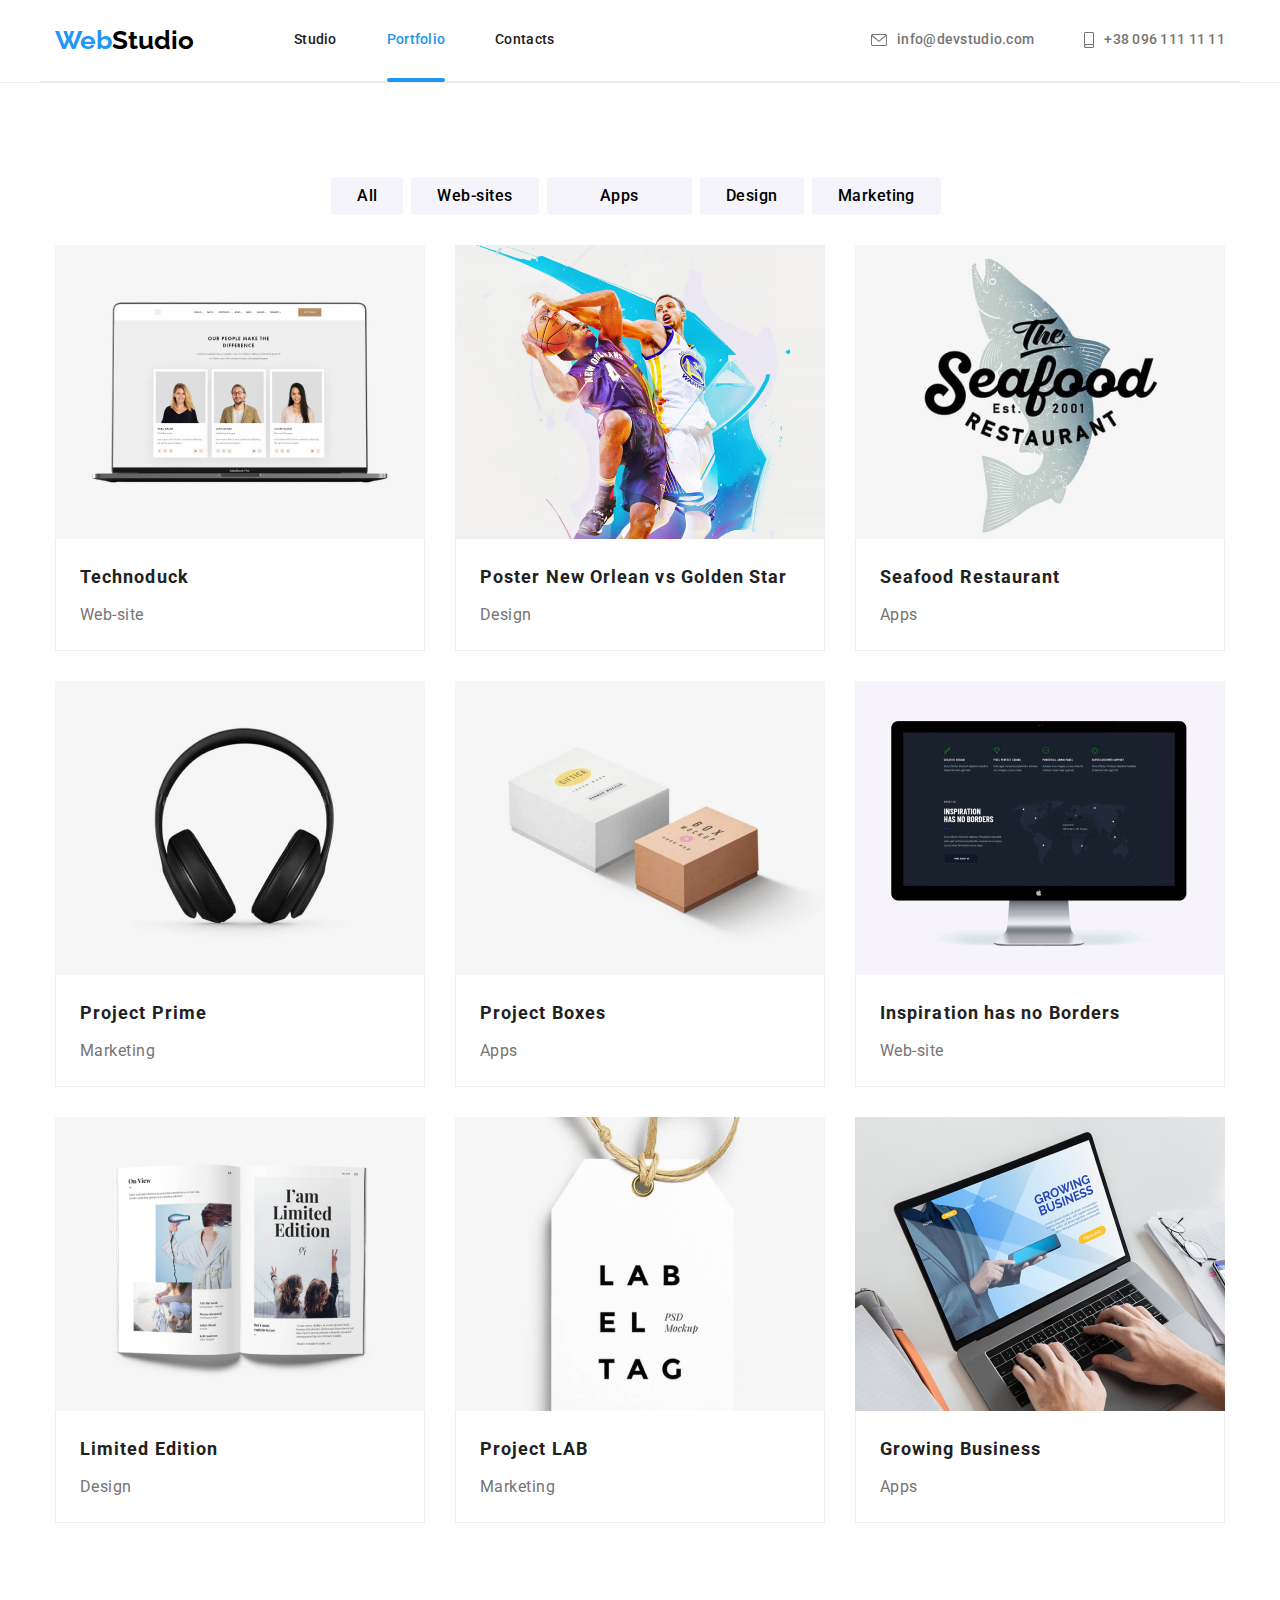
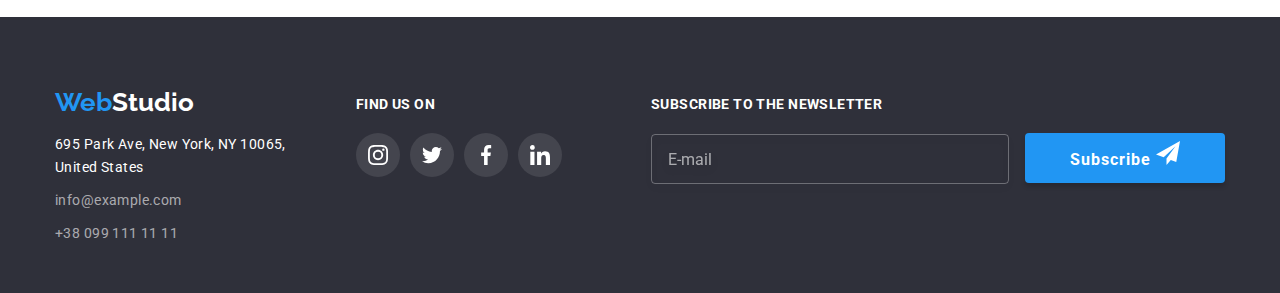
==== commit 2c586b1e: "mobile menu updated" ====
--- a/portfolio.html
+++ b/portfolio.html
@@ -37,6 +37,45 @@
                     <use href="./images/icons.svg#icon-smartphone"></use>
                 </svg>+38 096 111 11 11</a></li>
         </ul>
+        <div class="mob">
+            <button type="button" class="mob__button" data-menu-open>
+                <svg class="mob__icon" width="50" height="50">
+                    <use href="./images/icons.svg#icon-mob-menu"></use>
+                </svg>
+            </button>
+        </div>
+    </div>
+    <div class="mobile is-hidden" data-menu is-hidden>
+        <div class="container mobile__container">
+            <div class="mobile__top">
+                <button type="button" class="mobile__button" data-menu-close>
+                    <svg class="modal-icon" width="30" height="30">
+                        <use href="./images/icons.svg#icon-cross-close"></use>
+                    </svg>
+                </button>
+                <nav>
+                    <ul class="mobile__menu">
+                        <li><a href="./index.html" class="mobile__page">Studio</a></li>
+                        <li><a href="./portfolio.html" class="mobile__page --curent">Portfolio</a></li>
+                        <li><a href="" class="mobile__page">Contacts</a></li>
+                    </ul>
+                </nav>
+            </div>
+            <div class="mobile__bottom">
+                <ul class="mobile__contacts">
+                    <li><a href="tel:+380961111111" class="mobile__info --blue">
+                        +38 096 111 11 11</a></li>
+                    <li><a href="mailto:info@devstudio.com" class="mobile__info --small">
+                            info@devstudio.com</a></li>
+                </ul>
+                <ul class="mobile__socs">
+                    <li class="mobile__item"><a href="" class="mobile__link">Instagram</a></li>
+                    <li class="mobile__item"><a href="" class="mobile__link">Twitter</a></li>
+                    <li class="mobile__item"><a href="" class="mobile__link">Facebook</a></li>
+                    <li class="mobile__item"><a href="" class="mobile__link">LinkedIn</a></li>
+                </ul>
+            </div>
+        </div>
     </div>
 </header>
 
@@ -223,5 +262,8 @@
         </div>
     </div>
 </footer>
+
+<script src="./js/menu.js"></script>
+
 </body>
 </html>--- a/css/main.min.css
+++ b/css/main.min.css
@@ -1 +1 @@
-:root{--main-color: #2196F3;--text-color: #212121;--black-color: #000000;--white-color: #ffffff;--icogrey-color: #757575;--time-duration: 250ms cubic-bezier(0.4, 0, 0.2, 1)}body{font-family:"Roboto","sans-serif";color:var(--text-color);margin:0 auto}button{cursor:pointer;font-family:inherit}ul{list-style:none;padding:0%;margin:0%}a,a:hover,a:focus,a:active{text-decoration:none;color:inherit}img{display:block;width:100%;max-width:100%;height:auto}.section--title{display:flex;justify-content:center;font-style:normal;font-weight:700;font-size:36px;letter-spacing:.03em;line-height:1.17;margin-top:0%;margin-bottom:50px}@media screen and (min-width: 480px){.section--title{width:calc(100% - 30px)}}@media screen and (max-width: 1199px){.section--title{font-size:28px}}.portfolio-section{padding:60px 0px}@media screen and (min-width: 1200px){.portfolio-section{padding:94px 0px}}.advantages,.team,.companies,.examples{padding:60px 15px}@media screen and (min-width: 1200px){.advantages,.team,.companies,.examples{padding-top:94px;padding-bottom:94px}}.examples__list{display:flex;flex-direction:row;margin:0%}.container{width:100%;margin:0 auto}@media screen and (min-width: 480px){.container{width:480px}}@media screen and (min-width: 768px){.container{width:768px}}@media screen and (min-width: 1200px){.container{width:1200px}}.navigation{display:flex;flex-direction:row}.container.header{display:flex;justify-content:space-between}.header{display:flex;flex-direction:row;background-color:var(--white-color);border-bottom:1px solid #ececec}.logo{font-family:"Raleway";font-style:normal;font-weight:700;font-size:26px;line-height:1.19;color:var(--main-color);padding:25px 0px 25px;display:inline-block;transition:color var(--time-duration)}@media screen and (max-width: 767px){.logo{font-size:24px;line-height:.86;padding-left:10px}}@media screen and (min-width: 768px){.logo{margin-right:88px;padding-left:15px}}@media screen and (min-width: 1200px){.logo{margin-right:100px;padding-left:0}}.logo:hover{color:var(--text-color)}.logo.footer{padding-top:10px;padding-bottom:15px;margin-right:0}.logo-black{color:var(--black-color)}.logo-white{color:var(--white-color)}.menu{display:flex;flex-direction:row}@media screen and (max-width: 767px){.menu{display:none}}.menu-page{font-style:normal;font-weight:500;font-size:14px;letter-spacing:.02em;line-height:1.14;color:var(--text-color);padding:32px 0px 32px;display:inline-block;position:relative;margin-right:50px;transition:color var(--time-duration)}.menu-page:hover,.menu-page:focus{color:var(--main-color)}.menu-page.current{color:var(--main-color)}.menu-page.current::after{content:"";display:block;width:100%;border-bottom:4px var(--main-color) solid;border-radius:2px;position:absolute;bottom:-2px;margin:0}@media screen and (max-width: 767px){.contacts{display:none}}@media screen and (min-width: 768px)and (max-width: 1199px){.contacts{display:flex;flex-direction:column;justify-content:center;align-items:start;margin-top:5px}}@media screen and (min-width: 1200px){.contacts{display:flex;flex-direction:row}}.contacts-info{display:flex;justify-content:center;align-items:center;padding:32px 0px 32px;transition:color var(--time-duration);font-style:normal;font-weight:500;font-size:14px;letter-spacing:.02em;line-height:1.14;color:var(--icogrey-color);margin-right:0px}.contacts-info:hover,.contacts-info:focus{color:var(--main-color)}@media screen and (min-width: 768px)and (max-width: 1199px){.contacts-info{padding:5px 15px;font-size:12px;line-height:.86}}@media screen and (min-width: 1200px){.contacts-info:last-child{margin-left:50px}}.contacts-icon{fill:var(--icogrey-color);margin-right:10px}.contacts-info:hover .contacts-icon,.contacts-info:focus .contacts-icon{fill:var(--main-color)}.footer-basement{background-color:#2f303a;padding:60px 15px}@media screen and (min-width: 1200px){.footer-basement{padding-top:60px;padding-bottom:50px}}@media screen and (min-width: 1200px){.container.footer{display:flex;justify-content:space-between;width:calc(100% - 1px)}}@media screen and (min-width: 768px)and (max-width: 1199px){.footer-wrap{display:flex;justify-content:space-evenly}}@media screen and (min-width: 1200px){.footer-wrap{display:flex}}@media screen and (max-width: 767px){.footer-info{max-width:450px}}@media screen and (min-width: 768px)and (max-width: 1199px){.footer-info{margin-right:10%}}@media screen and (max-width: 1199px){.footer-info{display:flex;flex-direction:column;align-items:center}}.address{border-color:rgba(0,0,0,0)}.address:hover,.address:focus{color:var(--main-color)}.address-text{font-style:normal;font-weight:400;font-size:14px;letter-spacing:.03em;line-height:1.71;color:rgba(255,255,255,.6);transition:color var(--time-duration)}.address-text.--white{color:var(--white-color)}.address-text.--white:hover,.address-text.--white:focus{color:var(--main-color)}.address-item:not(:last-child){margin-bottom:9px}@media screen and (max-width: 1199px){.address-list{display:flex;flex-direction:column;align-items:center}}@media screen and (max-width: 767px){.basement{max-width:450px;margin-top:48px;margin-bottom:60px}}@media screen and (max-width: 1199px){.basement{display:flex;flex-direction:column;align-items:center}}@media screen and (min-width: 1200px){.basement{margin-left:70px}}.basement-text{font-style:normal;font-weight:700;font-size:14px;line-height:1.14;letter-spacing:.03em;text-transform:uppercase;color:var(--white-color);margin:0% auto;padding:20px 0px 20px}.basement-item{margin-right:10px}.basement-socs{display:flex;justify-content:space-evenly}.basement-link{display:flex;justify-content:center;align-items:center;width:44px;height:44px;background-color:rgba(255,255,255,.1);border-radius:50%;transition:background-color var(--time-duration)}.basement-link:hover,.basement-link:focus{background-color:var(--main-color)}.basement-icon{fill:var(--white-color);transition:fill var(--time-duration)}.basement-link:hover .basement-icon,.basement-link:focus .basement-icon{fill:var(--white-color)}@media screen and (max-width: 767px){.subscribe{max-width:450px}}@media screen and (max-width: 1199px){.subscribe{display:flex;flex-direction:column;align-items:center}}@media screen and (max-width: 1199px){.subscribe-form{display:flex;flex-direction:column;align-items:center}}.subscribe-text{font-style:normal;font-weight:700;font-size:14px;line-height:1.14;letter-spacing:.03em;text-transform:uppercase;color:var(--white-color);margin:0% auto;padding:20px 0px 20px}.subscribe-input{height:50px;padding:15px 16px;border:1px solid rgba(255,255,255,.3);filter:drop-shadow(0px 4px 4px rgba(0, 0, 0, 0.15));border-radius:4px;background-color:rgba(0,0,0,0);color:var(--white-color);transition:border-color var(--time-duration)}.subscribe-input::placeholder{color:rgba(255,255,255,.6)}.subscribe-input:hover,.subscribe-input:focus{border-color:var(--main-color);outline-color:var(--main-color)}@media screen and (min-width: 320px){.subscribe-input{margin-bottom:20px;min-width:290px}}@media screen and (min-width: 480px){.subscribe-input{width:450px}}@media screen and (min-width: 1200px){.subscribe-input{width:358px}}.subscribe-button{width:200px;height:50px;background-color:var(--main-color);color:var(--white-color);box-shadow:0px 4px 4px rgba(0,0,0,.15);border-radius:4px;border-style:none;font-style:normal;font-weight:700;font-size:16px;line-height:1.87;letter-spacing:.06em}@media screen and (min-width: 1200px){.subscribe-button{margin-left:12px}}.subscribe-icon{fill:var(--white-color)}.banner{display:flex;justify-content:center;align-items:center;height:600px;background-color:#000;background-repeat:no-repeat;background-position:center;background-size:cover;max-width:1600px;margin:0 auto}@media screen and (min-width: 320px){.banner{height:250px;background-image:linear-gradient(rgba(47, 48, 58, 0.4), rgba(47, 48, 58, 0.4)),url(../../images/mob-hero.jpg)}}@media screen and (min-width: 480px){.banner{height:400px}}@media screen and (min-width: 768px){.banner{background-image:linear-gradient(rgba(47, 48, 58, 0.4), rgba(47, 48, 58, 0.4)),url(../../images/tablet-hero.jpg)}}@media screen and (min-width: 1200px){.banner{height:600px;background-image:linear-gradient(rgba(47, 48, 58, 0.4), rgba(47, 48, 58, 0.4)),url(../images/hero-bg.jpg)}}.banner__title{text-align:center;font-style:normal;font-weight:900;letter-spacing:.06em;line-height:1.36;color:var(--white-color);margin:0px 0px 30px}@media screen and (max-width: 479px){.banner__title{font-size:23px;margin-bottom:20px}}@media screen and (min-width: 480px){.banner__title{font-size:26px;line-height:1.62;max-width:360px}}@media screen and (min-width: 1200px){.banner__title{max-width:696px;font-size:44px}}.banner__button{font-style:normal;font-weight:700;font-size:16px;letter-spacing:.06em;line-height:1.87;color:var(--white-color);background-color:var(--main-color);border-color:var(--main-color);border-radius:4px;box-shadow:0px 4px 4px rgba(0,0,0,.15);display:block;margin:0 auto;padding:10px 20px;transition:color var(--time-duration),background-color var(--time-duration)}.banner__button:hover,.banner__button:focus{background-color:#f5f4fa;color:var(--text-color)}@media screen and (max-width: 479px){.banner__button{font-size:12px;padding:7px 13px}}@media screen and (min-width: 320px){.banner{width:100%}}.advantages{background-color:var(--white-color)}.advantages__text{font-style:normal;font-weight:700;font-size:14px;letter-spacing:.03em;line-height:1.14;text-transform:uppercase;margin:0%}.advantages__list{margin:0%}@media screen and (min-width: 768px){.advantages__list{display:flex;flex-wrap:wrap;justify-content:center}}@media screen and (min-width: 768px)and (max-width: 1199px){.advantages__list{width:738px}}@media screen and (min-width: 1200px){.advantages__list{width:1200px}}.advantages__item{display:flex;flex-direction:column;align-items:center;width:100%}.advantages__item:not(:last-child){margin-bottom:30px}@media screen and (min-width: 480px){.advantages__item{width:450px}}@media screen and (min-width: 768px){.advantages__item{width:354px}.advantages__item:nth-child(odd){margin-right:30px}}@media screen and (min-width: 1200px){.advantages__item{width:270px;margin-right:30px}}.advantages__bg{display:flex;justify-content:center;align-items:center;margin-bottom:30px;width:100%;height:120px;border-radius:4px;background-color:#f5f4fa}.advantages__paragraph{width:100%;margin:10px 0px 0px;font-style:normal;font-weight:400;font-size:14px;letter-spacing:.03em;line-height:1.71;color:var(--icogrey-color)}.advantages__title--hidden{position:absolute;width:1px;height:1px;margin:-1px;border:0;padding:0;white-space:nowrap;clip-path:inset(100%);clip:rect(0 0 0 0);overflow:hidden}.examples{background-color:var(--white-color)}.examples__overlay{font-style:normal;font-weight:700;font-size:14px;line-height:1.14;text-align:center;letter-spacing:.03em;text-transform:uppercase;color:var(--white-color);background-color:rgba(47,48,58,.8);padding:27px 117px;margin:0 auto;position:absolute;width:100%;bottom:0}@media screen and (min-width: 1200px){.examples__list{display:flex;justify-content:center}}.examples__item{margin-right:30px;position:relative}.examples__item:last-child{margin:0px}@media screen and (min-width: 100px){.examples{display:none}}@media screen and (min-width: 1200px){.examples{display:contents}}.team{background-color:#f5f4fa}.team__list{margin:0% auto}@media screen and (max-width: 479px){.team__list{width:320px}}@media screen and (min-width: 768px){.team__list{display:flex;flex-wrap:wrap}}@media screen and (min-width: 1200px){.team__list{display:flex;flex-direction:row;width:calc(100% - 60px)}}.team__information{text-align:center;padding:30px 0px}.team__item{display:flex;flex-direction:column;margin-right:30px;box-shadow:0px 1px 3px rgba(0,0,0,.12),0px 1px 1px rgba(0,0,0,.14),0px 2px 1px rgba(0,0,0,.2);border-radius:0px 0px 4px 4px;background-color:var(--white-color)}@media screen and (min-width: 320px){.team__item{margin-bottom:30px}}@media screen and (min-width: 768px){.team__item{width:354px}}@media screen and (min-width: 1200px){.team__item{width:calc((100% - 90px)/4)}.team__item:last-child{margin-right:0}}.team__name{font-style:normal;font-weight:500;font-size:16px;letter-spacing:.03em;line-height:1.18;margin:0px 0px 10px}.team__position{font-style:normal;font-weight:400;font-size:16px;letter-spacing:.03em;line-height:1.19;color:var(--icogrey-color);margin:0%;margin-bottom:16px}.socials{display:flex;justify-content:center;gap:10px}.socials__link{display:flex;justify-content:center;align-items:center;width:44px;height:44px;background-color:rgba(0,0,0,0);border-radius:50%;transition:background-color var(--time-duration)}.socials__link:hover,.socials__link:focus{background-color:var(--main-color)}.socials__icon{fill:#afb1b8;transition:fill var(--time-duration)}.socials__link:hover .socials__icon,.socials__link:focus .socials__icon{fill:var(--white-color)}.companies{background-color:var(--white-color)}.companies__list{display:flex;column-gap:30px}@media screen and (min-width: 320px){.companies__list{flex-wrap:wrap;align-items:baseline;justify-content:center}}@media screen and (min-width: 480px)and (max-width: 767px){.companies__list{width:450px}}@media screen and (min-width: 768px){.companies__list{width:calc(100% - 30px)}}@media screen and (min-width: 1200px){.companies__list{justify-content:center;align-items:center}}.companies__item{box-sizing:border-box;width:170px;height:92px;background-color:rgba(0,0,0,0);border:1px solid #afb1b8;border-radius:4px;color:currentColor;transition:border-color var(--time-duration)}.companies__item:hover,.companies__item:focus{border-color:var(--main-color)}@media screen and (max-width: 479px){.companies__item{margin-bottom:30px;width:100%}}@media screen and (max-width: 1199px){.companies__item:nth-child(odd){margin-bottom:30px}}.companies__icon{fill:#afb1b8;transition:fill var(--time-duration)}.companies__link:hover .companies__icon,.companies__link:focus .companies__icon{fill:var(--main-color)}.companies__link{display:flex;justify-content:center;align-items:center;height:100%;width:100%}@media screen and (min-width: 480px){.companies__title{width:calc(100% - 30px)}}.selection{display:flex;flex-direction:row}@media screen and (max-width: 767px){.selection{flex-wrap:wrap;padding-left:15px;margin-bottom:40px}}@media screen and (min-width: 768px){.selection{justify-content:center;margin-bottom:50px}}.selection-item{padding-right:8px}@media screen and (max-width: 767px){.selection-item{margin-bottom:15px}}.selection-button{font-family:"Roboto";font-style:normal;font-weight:500;font-size:16px;letter-spacing:.03em;line-height:1.62;text-align:center;background:#f5f4fa;border-radius:4px;border-color:#f5f4fa;border-style:none;padding:6px 26px;transition:color var(--time-duration),background-color var(--time-duration),box-shadow var(--time-duration)}.selection-button:hover,.selection-button:focus{background-color:var(--main-color);color:var(--white-color);box-shadow:0px 3px 1px rgba(0,0,0,.1),0px 1px 2px rgba(0,0,0,.08),0px 2px 2px rgba(0,0,0,.12)}.selection-button.wide{padding:6px 53px}.portfolio{display:flex;flex-wrap:wrap}@media screen and (min-width: 320px)and (max-width: 479px){.portfolio{width:290px}}@media screen and (max-width: 1199px){.portfolio{padding-left:15px}}@media screen and (min-width: 1200px){.portfolio{justify-content:center}}.portfolio-wrap{position:relative;overflow:hidden}.portfolio-text{font-style:normal;font-weight:400;font-size:18px;line-height:1.56;letter-spacing:.03em;margin:0 auto;padding:63px 24px;width:100%;height:100%;color:var(--white-color);background-color:rgba(33,150,243,.9);position:absolute;top:0;left:0;transform:translateY(100%);transition:transform 250ms linear}.portfolio-border{padding:20px 24px;border-right:1px solid #eee;border-left:1px solid #eee;border-bottom:1px solid #eee}@media screen and (min-width: 767px)and (max-width: 1199px){.portfolio-border{height:146px}}.portfolio-title{font-style:normal;font-weight:700;font-size:18px;letter-spacing:.06em;line-height:2;margin:0%}.portfolio-filter{font-style:normal;font-weight:400;font-size:16px;letter-spacing:.03em;line-height:1.87;color:var(--icogrey-color);margin:5px 0px 0px}.portfolio-item{margin-bottom:30px;transition:box-shadow var(--time-duration)}.portfolio-item:hover,.portfolio-item:focus,.portfolio-item:hover .portfolio-text,.portfolio-item:focus .portfolio-text{transform:translateY(0%);box-shadow:0px 1px 1px rgba(0,0,0,.12),0px 4px 4px rgba(0,0,0,.06),1px 4px 6px rgba(0,0,0,.16)}@media screen and (min-width: 320px){.portfolio-item{width:290px}}@media screen and (max-width: 767px){.portfolio-item{width:450px}}@media screen and (min-width: 768px)and (max-width: 1199px){.portfolio-item{width:354px}.portfolio-item:nth-child(odd){margin-right:30px}}@media screen and (min-width: 1200px){.portfolio-item{width:370px;margin-left:30px}.portfolio-item:nth-last-child(-n+3){margin-bottom:0}.portfolio-item:nth-child(3n+1){margin-left:0%}}.backdrop{width:100%;height:100%;position:fixed;top:0;background-color:rgba(0,0,0,.2);transition:opacity var(--time-duration),visibility var(--time-duration)}.modal{width:528px;min-height:581px;padding:40px;background-color:var(--white-color);box-shadow:0px 1px 3px rgba(0,0,0,.12),0px 1px 1px rgba(0,0,0,.14),0px 2px 1px rgba(0,0,0,.2);border-radius:4px;position:absolute;top:50%;left:50%;transform:translate(-50%, -50%)}.modal-title{font-style:normal;font-weight:700;font-size:20px;line-height:1.15;text-align:center;letter-spacing:.03em;color:var(--text-color);margin-bottom:12px;margin-top:0}.modal-button{width:30px;height:30px;background-color:rgba(0,0,0,0);box-sizing:border-box;border:1px solid rgba(0,0,0,.1);border-radius:50%;position:absolute;right:10px;top:10px;display:flex;align-items:center;justify-content:center}.modal-icon{fill:var(--black-color);transition:fill var(--time-duration)}.modal-icon:hover,.modal-icon:focus{fill:var(--main-color)}.input{margin-bottom:10px}.input:last-of-type{margin-bottom:10px}.input-wrap{position:relative}.input-icon{position:absolute;left:12px;top:50%;transform:translateY(-50%);fill:var(--text-color);transition:fill var(--time-duration)}.input-form:hover+.input-icon,.input-form:focus+.input-icon{fill:var(--main-color)}.input-form{font-style:normal;font-weight:400;font-size:14px;line-height:1.14;letter-spacing:.01em;padding:12px;padding-left:37px;width:100%;height:40px;border:1px solid rgba(33,33,33,.2);border-radius:4px;transition:border-color var(--time-duration)}.input-form.last{height:120px;resize:none;padding:12px}.input-form:hover,.input-form:focus{border-color:var(--main-color);outline-color:var(--main-color)}.input-form::placeholder{color:rgba(117,117,117,.5)}.input-name{font-style:normal;font-weight:400;font-size:12px;line-height:1.16;letter-spacing:.01em;display:block;margin-bottom:4px;color:var(--icogrey-color)}.checkbox{display:flex;padding-left:10px}.checkbox-agreement{display:inline-block;display:flex;margin-left:13px;width:400px;font-style:normal;font-weight:400;font-size:14px;line-height:1.71;letter-spacing:.03em;margin-left:7px;color:var(--icogrey-color)}.checkbox-agreement span{width:16px;height:15px;border:2px solid var(--black-color);border-radius:3px;margin-right:5px;margin-top:3px;display:flex;align-items:center;justify-content:center;transition:background-color var(--time-duration),border-color var(--time-duration),background-image var(--time-duration)}.checkbox-icon{fill:rgba(0,0,0,0)}.checkbox-field:checked+.checkbox-agreement .checkbox-icon{fill:var(--white-color)}.checkbox-field{display:none;transition:fill var(--time-duration)}.checkbox-field:active,.checkbox-field:focus,.checkbox-field:hover{fill:var(--main-color)}.checkbox-field:checked+.checkbox-agreement span{background-color:var(--main-color);border-color:var(--main-color)}.send-button{font-style:normal;font-weight:700;font-size:16px;line-height:1.87;letter-spacing:.06em;width:200px;height:50px;padding:10px 80px;color:var(--white-color);background-color:var(--main-color);box-shadow:0px 4px 4px rgba(0,0,0,.15);border-radius:4px;border-color:#f5f4fa;border-style:none;position:absolute;margin-bottom:0;bottom:14px;left:50%;transform:translate(-50%, -50%)}.is-hidden{opacity:0;visibility:hidden;pointer-events:none}/*# sourceMappingURL=main.min.css.map */+:root{--main-color: #2196F3;--text-color: #212121;--black-color: #000000;--white-color: #ffffff;--icogrey-color: #757575;--time-duration: 250ms cubic-bezier(0.4, 0, 0.2, 1)}body{font-family:"Roboto","sans-serif";color:var(--text-color);margin:0 auto}button{cursor:pointer;font-family:inherit}ul{list-style:none;padding:0%;margin:0%}a,a:hover,a:focus,a:active{text-decoration:none;color:inherit}img{display:block;width:100%;max-width:100%;height:auto}.section--title{display:flex;justify-content:center;font-style:normal;font-weight:700;font-size:36px;letter-spacing:.03em;line-height:1.17;margin-top:0%;margin-bottom:50px}@media screen and (max-width: 1199px){.section--title{font-size:28px}}.advantages,.team,.companies,.examples,.portfolio-section{padding:60px 0px}@media screen and (min-width: 1200px){.advantages,.team,.companies,.examples,.portfolio-section{padding-top:94px;padding-bottom:94px}}.examples__list{display:flex;flex-direction:row;margin:0%}.container{width:100%;padding-left:15px;padding-right:15px;margin-left:auto;margin-right:auto}@media screen and (min-width: 480px){.container{width:480px}}@media screen and (min-width: 768px){.container{width:768px}}@media screen and (min-width: 1200px){.container{width:1200px}}.navigation{display:flex;flex-direction:row}.container.header{display:flex;justify-content:space-between}.header{display:flex;flex-direction:row;background-color:var(--white-color);border-bottom:1px solid #ececec}.logo{font-family:"Raleway";font-style:normal;font-weight:700;font-size:26px;line-height:1.19;color:var(--main-color);padding:25px 0px 25px;display:inline-block;transition:color var(--time-duration)}@media screen and (max-width: 1199px){.logo{font-size:24px;line-height:.86}}@media screen and (min-width: 768px){.logo{margin-right:88px;padding-left:15px}}@media screen and (min-width: 1200px){.logo{margin-right:100px;padding-left:0}}.logo:hover{color:var(--text-color)}.logo.footer{padding-top:10px;padding-bottom:15px;margin-right:0}.logo-black{color:var(--black-color)}.logo-white{color:var(--white-color)}.menu{display:flex;flex-direction:row}@media screen and (max-width: 767px){.menu{display:none}}.menu-page{font-style:normal;font-weight:500;font-size:14px;letter-spacing:.02em;line-height:1.14;color:var(--text-color);padding:32px 0px 32px;display:inline-block;position:relative;margin-right:50px;transition:color var(--time-duration)}.menu-page:hover,.menu-page:focus{color:var(--main-color)}.menu-page.current{color:var(--main-color)}.menu-page.current::after{content:"";display:block;width:100%;border-bottom:4px var(--main-color) solid;border-radius:2px;position:absolute;bottom:-2px;margin:0}@media screen and (max-width: 767px){.contacts{display:none}}@media screen and (min-width: 768px)and (max-width: 1199px){.contacts{display:flex;flex-direction:column;justify-content:center;align-items:start;margin-top:5px}}@media screen and (min-width: 1200px){.contacts{display:flex;flex-direction:row}}.contacts-info{display:flex;justify-content:center;align-items:center;padding:32px 0px 32px;transition:color var(--time-duration);font-style:normal;font-weight:500;font-size:14px;letter-spacing:.02em;line-height:1.14;color:var(--icogrey-color);margin-right:0px}.contacts-info:hover,.contacts-info:focus{color:var(--main-color)}@media screen and (min-width: 768px)and (max-width: 1199px){.contacts-info{padding:5px 15px;font-size:12px;line-height:.86}}@media screen and (min-width: 1200px){.contacts-info:last-child{margin-left:50px}}.contacts-icon{fill:var(--icogrey-color);margin-right:10px}.contacts-info:hover .contacts-icon,.contacts-info:focus .contacts-icon{fill:var(--main-color)}.mob__button{padding:10px 0px;background-color:rgba(0,0,0,0);box-sizing:border-box;border:none}@media screen and (min-width: 768px){.mob{display:none}}.mobile{position:fixed;background-color:#fff;top:0;left:0;width:100vw;height:100vh;z-index:1;padding:48px 30px}.mobile__container{height:100%;display:flex;flex-direction:column;justify-content:space-between}.mobile__button{position:absolute;right:0;top:0;padding:10px 15px;background-color:rgba(0,0,0,0);box-sizing:border-box;border:none}.mobile__page{display:inline-block;font-weight:500;font-size:40px;line-height:.85;text-align:center;letter-spacing:.02em;margin-bottom:32px}.mobile__page.--curent{color:var(--main-color)}.mobile__contacts{font-weight:500;font-size:24px;line-height:.86;letter-spacing:.02em;color:var(--icogrey-color)}.mobile__socs{display:flex}.mobile__item:not(:last-child){border-right:1px solid rgba(33,33,33,.2)}.mobile__item:not(:first-child){margin-right:10px;margin-left:10px}.mobile__link{font-weight:500;font-size:18px;line-height:1.22;letter-spacing:.02em;color:var(--main-color);padding-right:10px}.mobile__contacts{margin-bottom:64px}.mobile__info{display:inline-block;font-weight:500;font-size:34px;line-height:.85;letter-spacing:.02em;margin-bottom:32px}.mobile__info.--blue{color:var(--main-color)}.mobile__info.--small{font-size:24px}.footer-basement{background-color:#2f303a;padding:60px 0px}@media screen and (min-width: 1200px){.footer-basement{padding-top:60px;padding-bottom:47px}}@media screen and (min-width: 1200px){.container.footer{display:flex;justify-content:space-between}}@media screen and (min-width: 768px)and (max-width: 1199px){.footer-wrap{display:flex;justify-content:space-evenly}}@media screen and (min-width: 1200px){.footer-wrap{display:flex}}@media screen and (max-width: 767px){.footer-info{max-width:450px}}@media screen and (min-width: 768px)and (max-width: 1199px){.footer-info{margin-right:10%}}@media screen and (max-width: 1199px){.footer-info{display:flex;flex-direction:column;align-items:center}}.address{border-color:rgba(0,0,0,0)}.address:hover,.address:focus{color:var(--main-color)}.address-text{font-style:normal;font-weight:400;font-size:14px;letter-spacing:.03em;line-height:1.71;color:rgba(255,255,255,.6);transition:color var(--time-duration)}.address-text.--white{color:var(--white-color)}.address-text.--white:hover,.address-text.--white:focus{color:var(--main-color)}.address-item:not(:last-child){margin-bottom:9px}@media screen and (max-width: 1199px){.address-item{text-align:center}}@media screen and (max-width: 1199px){.address-list{display:flex;flex-direction:column;align-items:center}}@media screen and (max-width: 767px){.basement{max-width:450px;margin-top:48px;margin-bottom:60px}}@media screen and (max-width: 1199px){.basement{display:flex;flex-direction:column;align-items:center}}@media screen and (min-width: 1200px){.basement{margin-left:70px}}.basement-text{font-style:normal;font-weight:700;font-size:14px;line-height:1.14;letter-spacing:.03em;text-transform:uppercase;color:var(--white-color);margin:0% auto;padding:20px 0px 20px}.basement-item{margin-right:10px}.basement-socs{display:flex;justify-content:space-evenly}.basement-link{display:flex;justify-content:center;align-items:center;width:44px;height:44px;background-color:rgba(255,255,255,.1);border-radius:50%;transition:background-color var(--time-duration)}.basement-link:hover,.basement-link:focus{background-color:var(--main-color)}.basement-icon{fill:var(--white-color);transition:fill var(--time-duration)}.basement-link:hover .basement-icon,.basement-link:focus .basement-icon{fill:var(--white-color)}@media screen and (max-width: 767px){.subscribe{max-width:450px}}@media screen and (max-width: 1199px){.subscribe{display:flex;flex-direction:column;align-items:center}}@media screen and (max-width: 1199px){.subscribe-form{display:flex;flex-direction:column;align-items:center}}.subscribe-text{font-style:normal;font-weight:700;font-size:14px;line-height:1.14;letter-spacing:.03em;text-transform:uppercase;color:var(--white-color);margin:0% auto;padding:20px 0px 20px}.subscribe-input{height:50px;padding:15px 16px;border:1px solid rgba(255,255,255,.3);filter:drop-shadow(0px 4px 4px rgba(0, 0, 0, 0.15));border-radius:4px;background-color:rgba(0,0,0,0);color:var(--white-color);transition:border-color var(--time-duration)}.subscribe-input::placeholder{color:rgba(255,255,255,.6)}.subscribe-input:hover,.subscribe-input:focus{border-color:var(--main-color);outline-color:var(--main-color)}@media screen and (min-width: 320px){.subscribe-input{margin-bottom:20px;min-width:290px}}@media screen and (min-width: 480px){.subscribe-input{width:450px}}@media screen and (min-width: 1200px){.subscribe-input{width:358px}}.subscribe-button{width:200px;height:50px;background-color:var(--main-color);color:var(--white-color);box-shadow:0px 4px 4px rgba(0,0,0,.15);border-radius:4px;border-style:none;font-style:normal;font-weight:700;font-size:16px;line-height:1.87;letter-spacing:.06em}@media screen and (min-width: 1200px){.subscribe-button{margin-left:12px}}.subscribe-icon{fill:var(--white-color)}.banner{display:flex;justify-content:center;align-items:center;height:600px;background-color:#000;background-repeat:no-repeat;background-position:center;background-size:cover;max-width:1600px;margin:0 auto}@media screen and (min-width: 320px){.banner{height:250px;background-image:linear-gradient(rgba(47, 48, 58, 0.4), rgba(47, 48, 58, 0.4)),url(../../images/mob-hero.jpg)}}@media screen and (min-width: 320px)and (min-device-pixel-ratio: 2),screen and (min-width: 320px)and (min-resolution: 192dpi),screen and (min-width: 320px)and (min-resolution: 2dppx){.banner{background-image:linear-gradient(rgba(47, 48, 58, 0.4), rgba(47, 48, 58, 0.4)),url(../../images/hero-2x-mob.jpg)}}@media screen and (min-width: 480px){.banner{height:400px}}@media screen and (min-width: 768px){.banner{background-image:linear-gradient(rgba(47, 48, 58, 0.4), rgba(47, 48, 58, 0.4)),url(../../images/tablet-hero.jpg)}}@media screen and (min-width: 768px)and (min-device-pixel-ratio: 2),screen and (min-width: 768px)and (min-resolution: 192dpi),screen and (min-width: 768px)and (min-resolution: 2dppx){.banner{background-image:linear-gradient(rgba(47, 48, 58, 0.4), rgba(47, 48, 58, 0.4)),url(../../images/hero-2x-tablet.jpg)}}@media screen and (min-width: 1200px){.banner{height:600px;background-image:linear-gradient(rgba(47, 48, 58, 0.4), rgba(47, 48, 58, 0.4)),url(../images/hero-bg.jpg)}}@media screen and (min-width: 1200px)and (min-device-pixel-ratio: 2),screen and (min-width: 1200px)and (min-resolution: 192dpi),screen and (min-width: 1200px)and (min-resolution: 2dppx){.banner{background-image:linear-gradient(rgba(47, 48, 58, 0.4), rgba(47, 48, 58, 0.4)),url(../../images/hero-2x-desk.jpg)}}.banner__title{text-align:center;font-style:normal;font-weight:900;letter-spacing:.06em;line-height:1.36;color:var(--white-color);margin:0px 0px 30px}@media screen and (max-width: 479px){.banner__title{font-size:23px;margin-bottom:20px}}@media screen and (min-width: 480px){.banner__title{font-size:26px;line-height:1.62;max-width:360px}}@media screen and (min-width: 1200px){.banner__title{max-width:696px;font-size:44px}}.banner__button{font-style:normal;font-weight:700;font-size:16px;letter-spacing:.06em;line-height:1.87;color:var(--white-color);background-color:var(--main-color);border-color:var(--main-color);border-radius:4px;box-shadow:0px 4px 4px rgba(0,0,0,.15);display:block;margin:0 auto;padding:10px 20px;transition:color var(--time-duration),background-color var(--time-duration)}.banner__button:hover,.banner__button:focus{background-color:#f5f4fa;color:var(--text-color)}@media screen and (max-width: 479px){.banner__button{font-size:12px;padding:7px 13px}}@media screen and (min-width: 320px){.banner{width:100%}}.advantages{background-color:var(--white-color)}.advantages__text{font-style:normal;font-weight:700;font-size:14px;letter-spacing:.03em;line-height:1.14;text-transform:uppercase;margin:0%}.advantages__list{margin:0%}@media screen and (min-width: 768px){.advantages__list{display:flex;flex-wrap:wrap;justify-content:center}}@media screen and (min-width: 1200px){.advantages__list{flex-wrap:nowrap}}.advantages__item{display:flex;flex-direction:column;align-items:center;width:100%}@media screen and (min-width: 768px){.advantages__item{width:354px}.advantages__item:nth-child(odd){margin-right:30px}}@media screen and (max-width: 1199px){.advantages__item:not(:last-child){margin-bottom:30px}}@media screen and (min-width: 1200px){.advantages__item{margin-bottom:0px}.advantages__item:not(:last-child){margin-right:30px}}.advantages__bg{display:flex;justify-content:center;align-items:center;margin-bottom:30px;width:100%;height:120px;border-radius:4px;background-color:#f5f4fa}.advantages__paragraph{width:100%;margin:10px 0px 0px;font-style:normal;font-weight:400;font-size:14px;letter-spacing:.03em;line-height:1.71;color:var(--icogrey-color)}.advantages__title--hidden{position:absolute;width:1px;height:1px;margin:-1px;border:0;padding:0;white-space:nowrap;clip-path:inset(100%);clip:rect(0 0 0 0);overflow:hidden}.examples{background-color:var(--white-color)}.examples__overlay{font-style:normal;font-weight:700;font-size:14px;line-height:1.14;text-align:center;letter-spacing:.03em;text-transform:uppercase;color:var(--white-color);background-color:rgba(47,48,58,.8);padding:27px 117px;margin:0 auto;position:absolute;width:100%;bottom:0}@media screen and (min-width: 1200px){.examples__list{display:flex;justify-content:center}}.examples__item{margin-right:30px;position:relative}.examples__item:last-child{margin:0px}@media screen and (max-width: 1199px){.examples{display:none}}@media screen and (min-width: 1200px){.examples{padding-top:0px}}.team{background-color:#f5f4fa}.team__list{margin:0% auto}@media screen and (min-width: 768px){.team__list{display:flex;flex-wrap:wrap}}@media screen and (min-width: 1200px){.team__list{display:flex;flex-direction:row}}.team__information{text-align:center;padding:30px 0px}.team__item{display:flex;flex-direction:column;box-shadow:0px 1px 3px rgba(0,0,0,.12),0px 1px 1px rgba(0,0,0,.14),0px 2px 1px rgba(0,0,0,.2);border-radius:0px 0px 4px 4px;background-color:var(--white-color)}@media screen and (max-width: 767px){.team__item:not(:last-child){margin-bottom:30px}}@media screen and (min-width: 768px)and (max-width: 1199px){.team__item{width:354px}.team__item:not(:nth-child(even)){margin-right:30px}.team__item:nth-child(4n+2){margin-bottom:30px}.team__item:nth-child(4n+1){margin-bottom:30px}}@media screen and (min-width: 1200px){.team__item{margin-bottom:0px;width:calc((100% - 90px)/4)}.team__item:not(:last-child){margin-right:30px}}.team__name{font-style:normal;font-weight:500;font-size:16px;letter-spacing:.03em;line-height:1.18;margin:0px 0px 10px}.team__position{font-style:normal;font-weight:400;font-size:16px;letter-spacing:.03em;line-height:1.19;color:var(--icogrey-color);margin:0%;margin-bottom:16px}.socials{display:flex;justify-content:center;gap:10px}.socials__link{display:flex;justify-content:center;align-items:center;width:44px;height:44px;background-color:rgba(0,0,0,0);border-radius:50%;transition:background-color var(--time-duration)}.socials__link:hover,.socials__link:focus{background-color:var(--main-color)}.socials__icon{fill:#afb1b8;transition:fill var(--time-duration)}.socials__link:hover .socials__icon,.socials__link:focus .socials__icon{fill:var(--white-color)}.companies{background-color:var(--white-color)}.companies__list{display:flex;column-gap:30px}@media screen and (min-width: 320px){.companies__list{flex-wrap:wrap;justify-content:center}}.companies__item{box-sizing:border-box;width:170px;height:92px;background-color:rgba(0,0,0,0);border:1px solid #afb1b8;border-radius:4px;color:currentColor;transition:border-color var(--time-duration)}.companies__item:hover,.companies__item:focus{border-color:var(--main-color)}@media screen and (max-width: 479px){.companies__item:not(:last-child){margin-bottom:30px}}@media screen and (min-width: 480px)and (max-width: 767px){.companies__item:not(:nth-last-child(-n+3)){margin-bottom:30px}}@media screen and (min-width: 768px)and (max-width: 1199px){.companies__item{width:226px}.companies__item:not(:nth-child(n+3)){margin-bottom:30px}}.companies__icon{fill:#afb1b8;transition:fill var(--time-duration)}.companies__link:hover .companies__icon,.companies__link:focus .companies__icon{fill:var(--main-color)}.companies__link{display:flex;justify-content:center;align-items:center;height:100%;width:100%}.selection{display:flex;flex-direction:row}@media screen and (max-width: 767px){.selection{flex-wrap:wrap;padding-left:15px;margin-bottom:40px}}@media screen and (min-width: 768px){.selection{justify-content:center;margin-bottom:30px}}.selection-item{padding-right:8px}@media screen and (max-width: 767px){.selection-item{margin-bottom:15px}}.selection-button{font-family:"Roboto";font-style:normal;font-weight:500;font-size:16px;letter-spacing:.03em;line-height:1.62;text-align:center;background:#f5f4fa;border-radius:4px;border-color:#f5f4fa;border-style:none;padding:6px 26px;transition:color var(--time-duration),background-color var(--time-duration),box-shadow var(--time-duration)}.selection-button:hover,.selection-button:focus{background-color:var(--main-color);color:var(--white-color);box-shadow:0px 3px 1px rgba(0,0,0,.1),0px 1px 2px rgba(0,0,0,.08),0px 2px 2px rgba(0,0,0,.12)}.selection-button.wide{padding:6px 53px}.portfolio{display:flex;flex-wrap:wrap}@media screen and (min-width: 320px)and (max-width: 479px){.portfolio{width:290px}}@media screen and (min-width: 1200px){.portfolio{justify-content:center}}.portfolio-wrap{position:relative;overflow:hidden}.portfolio-text{font-style:normal;font-weight:400;font-size:18px;line-height:1.56;letter-spacing:.03em;margin:0 auto;padding:63px 24px;width:100%;height:100%;color:var(--white-color);background-color:rgba(33,150,243,.9);position:absolute;top:0;left:0;transform:translateY(100%);transition:transform 250ms linear}.portfolio-border{padding:20px 24px;border-right:1px solid #eee;border-left:1px solid #eee;border-bottom:1px solid #eee}@media screen and (min-width: 767px)and (max-width: 1199px){.portfolio-border{height:146px}}.portfolio-title{font-style:normal;font-weight:700;font-size:18px;letter-spacing:.06em;line-height:2;margin:0%}.portfolio-filter{font-style:normal;font-weight:400;font-size:16px;letter-spacing:.03em;line-height:1.87;color:var(--icogrey-color);margin:5px 0px 0px}.portfolio-item{transition:box-shadow var(--time-duration)}.portfolio-item:not(:last-child){margin-bottom:30px}.portfolio-item:hover,.portfolio-item:focus,.portfolio-item:hover .portfolio-text,.portfolio-item:focus .portfolio-text{transform:translateY(0%);box-shadow:0px 1px 1px rgba(0,0,0,.12),0px 4px 4px rgba(0,0,0,.06),1px 4px 6px rgba(0,0,0,.16)}@media screen and (min-width: 320px){.portfolio-item{width:290px}}@media screen and (max-width: 767px){.portfolio-item{width:450px}}@media screen and (min-width: 768px)and (max-width: 1199px){.portfolio-item{width:354px}.portfolio-item:nth-child(odd){margin-right:30px}.portfolio-item:last-child{margin-bottom:0px}}@media screen and (min-width: 1200px){.portfolio-item{width:370px;margin-left:30px}.portfolio-item:nth-last-child(-n+3){margin-bottom:0}.portfolio-item:nth-child(3n+1){margin-left:0%}}.backdrop{width:100%;height:100%;position:fixed;top:0;background-color:rgba(0,0,0,.2);transition:opacity var(--time-duration),visibility var(--time-duration)}.modal{width:528px;min-height:581px;padding:40px;background-color:var(--white-color);box-shadow:0px 1px 3px rgba(0,0,0,.12),0px 1px 1px rgba(0,0,0,.14),0px 2px 1px rgba(0,0,0,.2);border-radius:4px;position:absolute;top:50%;left:50%;transform:translate(-50%, -50%)}.modal-title{font-style:normal;font-weight:700;font-size:20px;line-height:1.15;text-align:center;letter-spacing:.03em;color:var(--text-color);margin-bottom:12px;margin-top:0}.modal-button{width:30px;height:30px;background-color:rgba(0,0,0,0);box-sizing:border-box;border:1px solid rgba(0,0,0,.1);border-radius:50%;position:absolute;right:10px;top:10px;display:flex;align-items:center;justify-content:center}.modal-icon{fill:var(--black-color);transition:fill var(--time-duration)}.modal-icon:hover,.modal-icon:focus{fill:var(--main-color)}.input{margin-bottom:10px}.input:last-of-type{margin-bottom:10px}.input-wrap{position:relative}.input-icon{position:absolute;left:12px;top:50%;transform:translateY(-50%);fill:var(--text-color);transition:fill var(--time-duration)}.input-form:hover+.input-icon,.input-form:focus+.input-icon{fill:var(--main-color)}.input-form{font-style:normal;font-weight:400;font-size:14px;line-height:1.14;letter-spacing:.01em;padding:12px;padding-left:37px;width:100%;height:40px;border:1px solid rgba(33,33,33,.2);border-radius:4px;transition:border-color var(--time-duration)}.input-form.last{height:120px;resize:none;padding:12px}.input-form:hover,.input-form:focus{border-color:var(--main-color);outline-color:var(--main-color)}.input-form::placeholder{color:rgba(117,117,117,.5)}.input-name{font-style:normal;font-weight:400;font-size:12px;line-height:1.16;letter-spacing:.01em;display:block;margin-bottom:4px;color:var(--icogrey-color)}.checkbox{display:flex;padding-left:10px}.checkbox-agreement{display:inline-block;display:flex;margin-left:13px;width:400px;font-style:normal;font-weight:400;font-size:14px;line-height:1.71;letter-spacing:.03em;margin-left:7px;color:var(--icogrey-color)}.checkbox-agreement span{width:16px;height:15px;border:2px solid var(--black-color);border-radius:3px;margin-right:5px;margin-top:3px;display:flex;align-items:center;justify-content:center;transition:background-color var(--time-duration),border-color var(--time-duration),background-image var(--time-duration)}.checkbox-icon{fill:rgba(0,0,0,0)}.checkbox-field:checked+.checkbox-agreement .checkbox-icon{fill:var(--white-color)}.checkbox-field{display:none;transition:fill var(--time-duration)}.checkbox-field:active,.checkbox-field:focus,.checkbox-field:hover{fill:var(--main-color)}.checkbox-field:checked+.checkbox-agreement span{background-color:var(--main-color);border-color:var(--main-color)}.send-button{font-style:normal;font-weight:700;font-size:16px;line-height:1.87;letter-spacing:.06em;width:200px;height:50px;padding:10px 80px;color:var(--white-color);background-color:var(--main-color);box-shadow:0px 4px 4px rgba(0,0,0,.15);border-radius:4px;border-color:#f5f4fa;border-style:none;position:absolute;margin-bottom:0;bottom:14px;left:50%;transform:translate(-50%, -50%)}.is-hidden{opacity:0;visibility:hidden;pointer-events:none}/*# sourceMappingURL=main.min.css.map */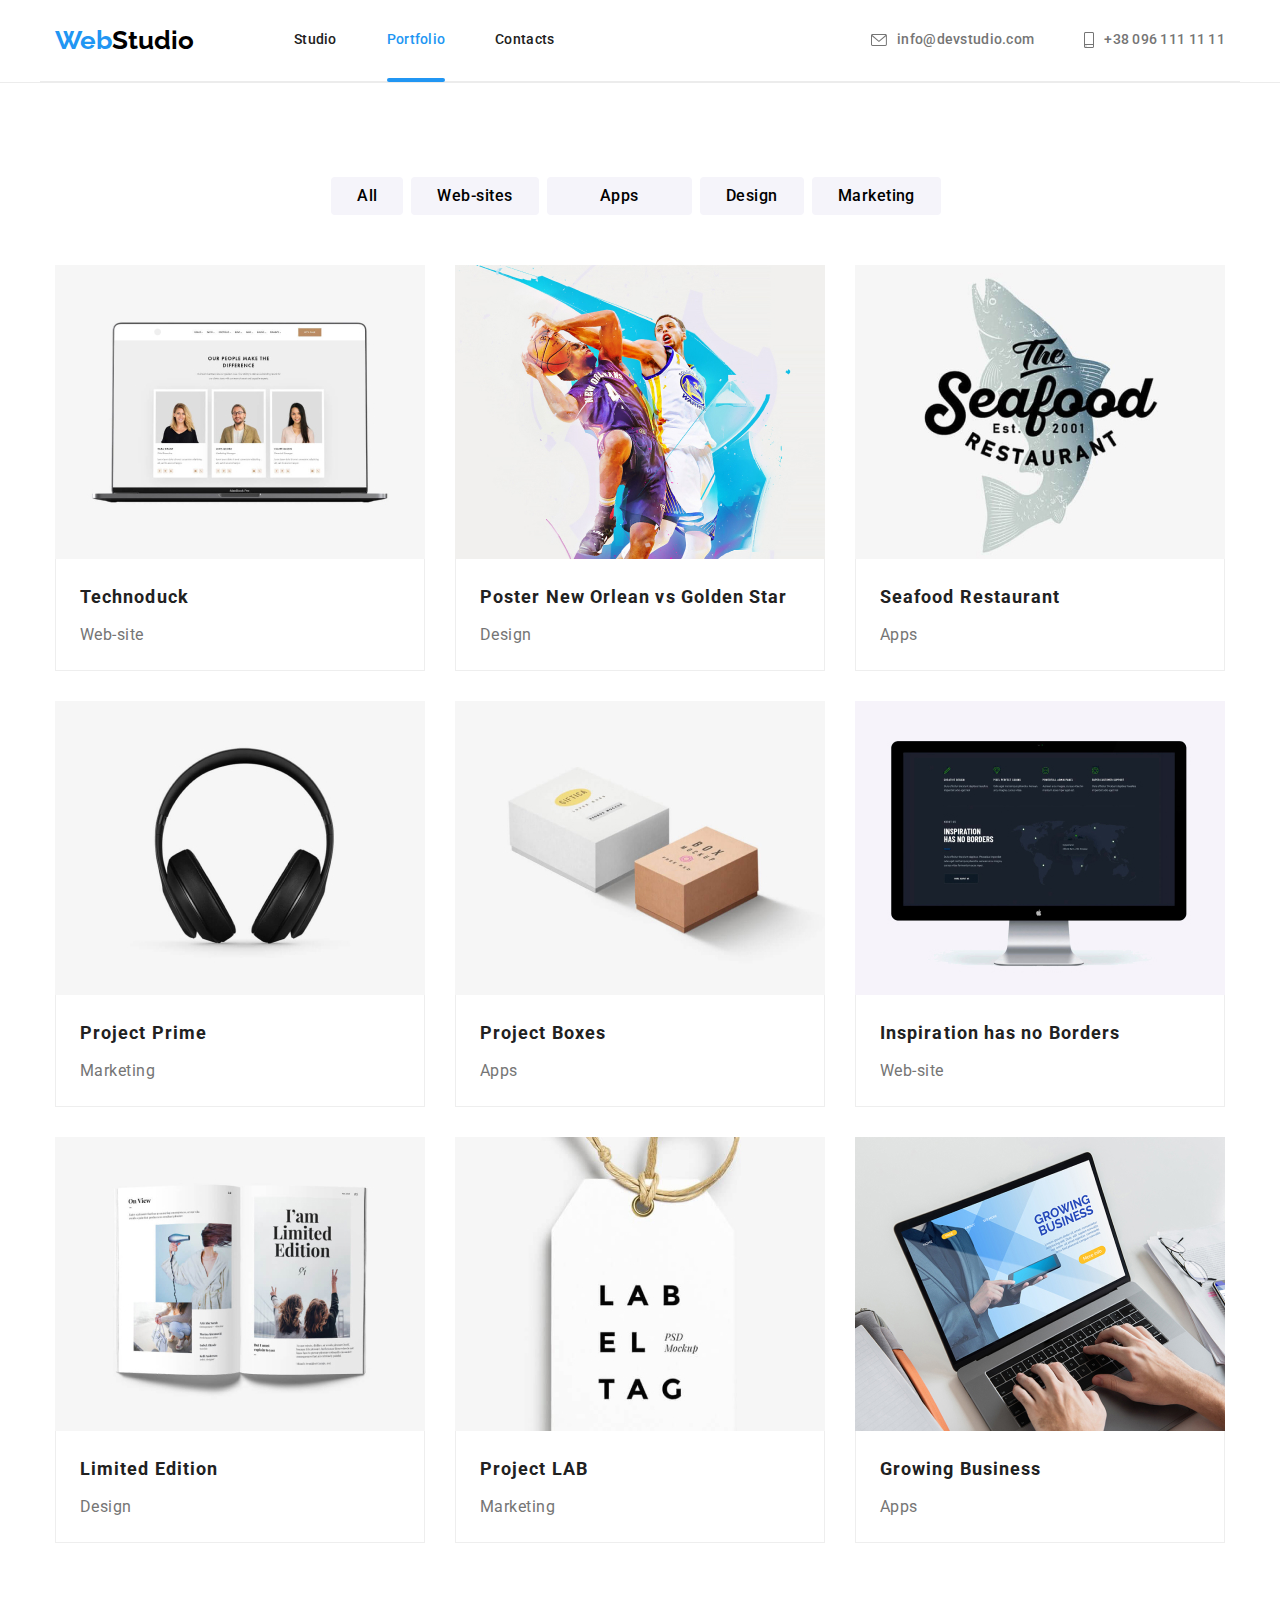
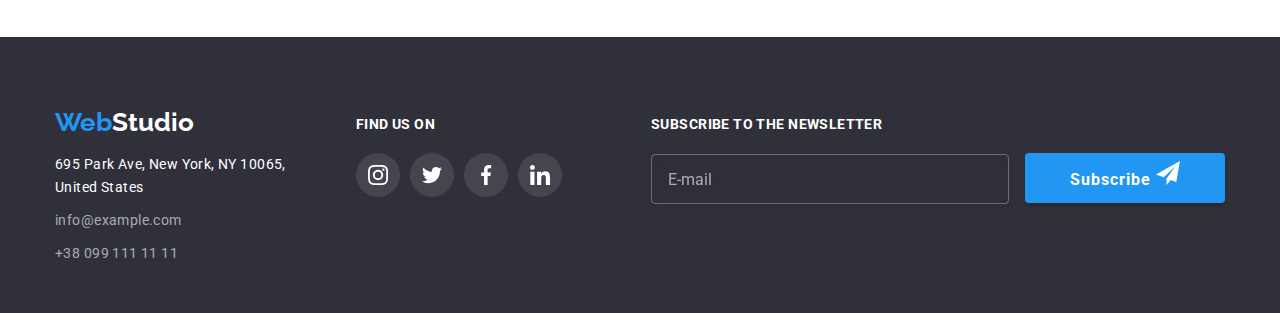
==== commit 77addae6: "adaptation for photos" ====
--- a/portfolio.html
+++ b/portfolio.html
@@ -95,7 +95,12 @@
                 <li class="portfolio-item">
                     <a href="" class="portfolio-link">
                         <div class="portfolio-wrap">
-                            <img src="./images/image1.jpg" alt="Laptop" class="portfolio-image" width="370" height="294">
+                            <picture>
+                                <source media="(min-width: 1200px)" srcset="./images/image1.jpg 1x, ./images/image1-2x.jpg 2x">
+                                <source media="(min-width: 768px)" srcset="./images/image1-tab.jpg 1x, ./images/image1-tab-2x.jpg 2x">
+                                <source media="(max-width: 767px)" srcset="./images/image1-mob.jpg 1x, ./images/image1-mob-2x.jpg 2x">
+                                <img src="./images/image1.jpg" alt="Laptop" width="370" height="294">
+                            </picture>
                             <p class="portfolio-text">Technoduck is a state-of-the-art coronavirus distribution platform. Companies use this platform for digital espionage and attacks on competitors' secure servers.</p>  
                         </div>
                         <div class="portfolio-border">
@@ -107,7 +112,12 @@
                 <li class="portfolio-item">
                     <a href="" class="portfolio-link">
                         <div class="portfolio-wrap">
-                            <img src="./images/image2.jpg" alt="Basketball Players" class="portfolio-image" width="370" height="294">
+                            <picture>
+                                <source media="(min-width: 1200px)" srcset="./images/image2.jpg 1x, ./images/image2-2x.jpg 2x">
+                                <source media="(min-width: 768px)" srcset="./images/image2-tab.jpg 1x, ./images/image2-tab-2x.jpg 2x">
+                                <source media="(max-width: 767px)" srcset="./images/image2-mob.jpg 1x, ./images/image2-mob-2x.jpg 2x">
+                                <img src="./images/image2.jpg" alt="Basketball Players" width="370" height="294">
+                            </picture>
                             <p class="portfolio-text">Lorem ipsum dolor sit amet consectetur adipisicing elit. Sunt reiciendis corporis natus odio, in ratione ullam voluptates quibusdam sit quasi amet at vero eum reprehenderit repudiandae necessitatibus dolorem voluptas incidunt!</p>
                         </div>
                         <div class="portfolio-border">
@@ -119,7 +129,12 @@
                 <li class="portfolio-item">
                     <a href="" class="portfolio-link">
                         <div class="portfolio-wrap">
-                            <img src="./images/image3.jpg" alt="Restaurant Poster" class="portfolio-image" width="370" height="294">
+                            <picture>
+                                <source media="(min-width: 1200px)" srcset="./images/image3.jpg 1x, ./images/image3-2x.jpg 2x">
+                                <source media="(min-width: 768px)" srcset="./images/image3-tab.jpg 1x, ./images/image3-tab-2x.jpg 2x">
+                                <source media="(max-width: 767px)" srcset="./images/image3-mob.jpg 1x, ./images/image3-mob-2x.jpg 2x">
+                                <img src="./images/image3.jpg" alt="Restaurant Poster" width="370" height="294">
+                            </picture>
                             <p class="portfolio-text">Lorem ipsum dolor sit amet consectetur adipisicing elit. Sunt reiciendis corporis natus odio, in ratione ullam voluptates quibusdam sit quasi amet at vero eum reprehenderit repudiandae necessitatibus dolorem voluptas incidunt!</p>
                         </div>
                         <div class="portfolio-border">
@@ -131,7 +146,12 @@
                 <li class="portfolio-item">
                     <a href="" class="portfolio-link">
                         <div class="portfolio-wrap">
-                            <img src="./images/image4.jpg" alt="Headphones" class="portfolio-image" width="370" height="294">
+                            <picture>
+                                <source media="(min-width: 1200px)" srcset="./images/image4.jpg 1x, ./images/image4-2x.jpg 2x">
+                                <source media="(min-width: 768px)" srcset="./images/image4-tab.jpg 1x, ./images/image4-tab-2x.jpg 2x">
+                                <source media="(max-width: 767px)" srcset="./images/image4-mob.jpg 1x, ./images/image4-mob-2x.jpg 2x">
+                                <img src="./images/image4.jpg" alt="Headphones" width="370" height="294">
+                            </picture>
                             <p class="portfolio-text">Lorem ipsum dolor sit amet consectetur adipisicing elit. Sunt reiciendis corporis natus odio, in ratione ullam voluptates quibusdam sit quasi amet at vero eum reprehenderit repudiandae necessitatibus dolorem voluptas incidunt!</p>
                         </div>
                         <div class="portfolio-border">
@@ -143,7 +163,12 @@
                 <li class="portfolio-item">
                     <a href="" class="portfolio-link">
                         <div class="portfolio-wrap">
-                            <img src="./images/image5.jpg" alt="Two Boxes" class="portfolio-image" width="370" height="294">
+                            <picture>
+                                <source media="(min-width: 1200px)" srcset="./images/image5.jpg 1x, ./images/image5-2x.jpg 2x">
+                                <source media="(min-width: 768px)" srcset="./images/image5-tab.jpg 1x, ./images/image5-tab-2x.jpg 2x">
+                                <source media="(max-width: 767px)" srcset="./images/image5-mob.jpg 1x, ./images/image5-mob-2x.jpg 2x">
+                                <img src="./images/image5.jpg" alt="Two Boxes" width="370" height="294">
+                            </picture>
                             <p class="portfolio-text">Lorem ipsum dolor sit amet consectetur adipisicing elit. Sunt reiciendis corporis natus odio, in ratione ullam voluptates quibusdam sit quasi amet at vero eum reprehenderit repudiandae necessitatibus dolorem voluptas incidunt!</p>
                         </div>
                         <div class="portfolio-border">
@@ -155,7 +180,12 @@
                 <li class="portfolio-item">
                     <a href="" class="portfolio-link">
                         <div class="portfolio-wrap">
-                            <img src="./images/image6.jpg" alt="Desktop" class="portfolio-image" width="370" height="294">
+                            <picture>
+                                <source media="(min-width: 1200px)" srcset="./images/image6.jpg 1x, ./images/image6-2x.jpg 2x">
+                                <source media="(min-width: 768px)" srcset="./images/image6-tab.jpg 1x, ./images/image6-tab-2x.jpg 2x">
+                                <source media="(max-width: 767px)" srcset="./images/image6-mob.jpg 1x, ./images/image6-mob-2x.jpg 2x">
+                                <img src="./images/image6.jpg" alt="Desktop" width="370" height="294">
+                            </picture>
                             <p class="portfolio-text">Lorem ipsum dolor sit amet consectetur adipisicing elit. Sunt reiciendis corporis natus odio, in ratione ullam voluptates quibusdam sit quasi amet at vero eum reprehenderit repudiandae necessitatibus dolorem voluptas incidunt!</p>
                         </div>
                         <div class="portfolio-border">
@@ -167,7 +197,12 @@
                 <li class="portfolio-item">
                     <a href="" class="portfolio-link">
                         <div class="portfolio-wrap">
-                            <img src="./images/image7.jpg" alt="Magazine" class="portfolio-image" width="370" height="294">
+                            <picture>
+                                <source media="(min-width: 1200px)" srcset="./images/image7.jpg 1x, ./images/image7-2x.jpg 2x">
+                                <source media="(min-width: 768px)" srcset="./images/image7-tab.jpg 1x, ./images/image7-tab-2x.jpg 2x">
+                                <source media="(max-width: 767px)" srcset="./images/image7-mob.jpg 1x, ./images/image7-mob-2x.jpg 2x">
+                                <img src="./images/image7.jpg" alt="Magazine" width="370" height="294">
+                            </picture>
                             <p class="portfolio-text">Lorem ipsum dolor sit amet consectetur adipisicing elit. Sunt reiciendis corporis natus odio, in ratione ullam voluptates quibusdam sit quasi amet at vero eum reprehenderit repudiandae necessitatibus dolorem voluptas incidunt!</p>
                         </div>
                         <div class="portfolio-border">
@@ -179,7 +214,12 @@
                 <li class="portfolio-item">
                     <a href="" class="portfolio-link">
                         <div class="portfolio-wrap">
-                            <img src="./images/image8.jpg" alt="Label Tag" class="portfolio-image" width="370" height="294">
+                            <picture>
+                                <source media="(min-width: 1200px)" srcset="./images/image8.jpg 1x, ./images/image8-2x.jpg 2x">
+                                <source media="(min-width: 768px)" srcset="./images/image8-tab.jpg 1x, ./images/image8-tab-2x.jpg 2x">
+                                <source media="(max-width: 767px)" srcset="./images/image8-mob.jpg 1x, ./images/image8-mob-2x.jpg 2x">
+                                <img src="./images/image8.jpg" alt="Label Tag" width="370" height="294">
+                            </picture>
                             <p class="portfolio-text">Lorem ipsum dolor sit amet consectetur adipisicing elit. Sunt reiciendis corporis natus odio, in ratione ullam voluptates quibusdam sit quasi amet at vero eum reprehenderit repudiandae necessitatibus dolorem voluptas incidunt!</p>
                         </div>
                         <div class="portfolio-border">
@@ -191,7 +231,12 @@
                 <li class="portfolio-item">
                     <a href="" class="portfolio-link">
                         <div class="portfolio-wrap">
-                            <img src="./images/image9.jpg" alt="Person Woking on a Laptop" class="portfolio-image" width="370" height="294">
+                            <picture>
+                                <source media="(min-width: 1200px)" srcset="./images/image9.jpg 1x, ./images/image9-2x.jpg 2x">
+                                <source media="(min-width: 768px)" srcset="./images/image9-tab.jpg 1x, ./images/image9-tab-2x.jpg 2x">
+                                <source media="(max-width: 767px)" srcset="./images/image9-mob.jpg 1x, ./images/image9-mob-2x.jpg 2x">
+                                <img src="./images/image9.jpg" alt="Person Woking on a Laptop" width="370" height="294">
+                            </picture>
                             <p class="portfolio-text">Lorem ipsum dolor sit amet consectetur adipisicing elit. Sunt reiciendis corporis natus odio, in ratione ullam voluptates quibusdam sit quasi amet at vero eum reprehenderit repudiandae necessitatibus dolorem voluptas incidunt!</p>
                         </div>
                         <div class="portfolio-border">
--- a/css/main.min.css
+++ b/css/main.min.css
@@ -1 +1 @@
-:root{--main-color: #2196F3;--text-color: #212121;--black-color: #000000;--white-color: #ffffff;--icogrey-color: #757575;--time-duration: 250ms cubic-bezier(0.4, 0, 0.2, 1)}body{font-family:"Roboto","sans-serif";color:var(--text-color);margin:0 auto}button{cursor:pointer;font-family:inherit}ul{list-style:none;padding:0%;margin:0%}a,a:hover,a:focus,a:active{text-decoration:none;color:inherit}img{display:block;width:100%;max-width:100%;height:auto}.section--title{display:flex;justify-content:center;font-style:normal;font-weight:700;font-size:36px;letter-spacing:.03em;line-height:1.17;margin-top:0%;margin-bottom:50px}@media screen and (max-width: 1199px){.section--title{font-size:28px}}.advantages,.team,.companies,.examples,.portfolio-section{padding:60px 0px}@media screen and (min-width: 1200px){.advantages,.team,.companies,.examples,.portfolio-section{padding-top:94px;padding-bottom:94px}}.examples__list{display:flex;flex-direction:row;margin:0%}.container{width:100%;padding-left:15px;padding-right:15px;margin-left:auto;margin-right:auto}@media screen and (min-width: 480px){.container{width:480px}}@media screen and (min-width: 768px){.container{width:768px}}@media screen and (min-width: 1200px){.container{width:1200px}}.navigation{display:flex;flex-direction:row}.container.header{display:flex;justify-content:space-between}.header{display:flex;flex-direction:row;background-color:var(--white-color);border-bottom:1px solid #ececec}.logo{font-family:"Raleway";font-style:normal;font-weight:700;font-size:26px;line-height:1.19;color:var(--main-color);padding:25px 0px 25px;display:inline-block;transition:color var(--time-duration)}@media screen and (max-width: 1199px){.logo{font-size:24px;line-height:.86}}@media screen and (min-width: 768px){.logo{margin-right:88px;padding-left:15px}}@media screen and (min-width: 1200px){.logo{margin-right:100px;padding-left:0}}.logo:hover{color:var(--text-color)}.logo.footer{padding-top:10px;padding-bottom:15px;margin-right:0}.logo-black{color:var(--black-color)}.logo-white{color:var(--white-color)}.menu{display:flex;flex-direction:row}@media screen and (max-width: 767px){.menu{display:none}}.menu-page{font-style:normal;font-weight:500;font-size:14px;letter-spacing:.02em;line-height:1.14;color:var(--text-color);padding:32px 0px 32px;display:inline-block;position:relative;margin-right:50px;transition:color var(--time-duration)}.menu-page:hover,.menu-page:focus{color:var(--main-color)}.menu-page.current{color:var(--main-color)}.menu-page.current::after{content:"";display:block;width:100%;border-bottom:4px var(--main-color) solid;border-radius:2px;position:absolute;bottom:-2px;margin:0}@media screen and (max-width: 767px){.contacts{display:none}}@media screen and (min-width: 768px)and (max-width: 1199px){.contacts{display:flex;flex-direction:column;justify-content:center;align-items:start;margin-top:5px}}@media screen and (min-width: 1200px){.contacts{display:flex;flex-direction:row}}.contacts-info{display:flex;justify-content:center;align-items:center;padding:32px 0px 32px;transition:color var(--time-duration);font-style:normal;font-weight:500;font-size:14px;letter-spacing:.02em;line-height:1.14;color:var(--icogrey-color);margin-right:0px}.contacts-info:hover,.contacts-info:focus{color:var(--main-color)}@media screen and (min-width: 768px)and (max-width: 1199px){.contacts-info{padding:5px 15px;font-size:12px;line-height:.86}}@media screen and (min-width: 1200px){.contacts-info:last-child{margin-left:50px}}.contacts-icon{fill:var(--icogrey-color);margin-right:10px}.contacts-info:hover .contacts-icon,.contacts-info:focus .contacts-icon{fill:var(--main-color)}.mob__button{padding:10px 0px;background-color:rgba(0,0,0,0);box-sizing:border-box;border:none}@media screen and (min-width: 768px){.mob{display:none}}.mobile{position:fixed;background-color:#fff;top:0;left:0;width:100vw;height:100vh;z-index:1;padding:48px 30px}.mobile__container{height:100%;display:flex;flex-direction:column;justify-content:space-between}.mobile__button{position:absolute;right:0;top:0;padding:10px 15px;background-color:rgba(0,0,0,0);box-sizing:border-box;border:none}.mobile__page{display:inline-block;font-weight:500;font-size:40px;line-height:.85;text-align:center;letter-spacing:.02em;margin-bottom:32px}.mobile__page.--curent{color:var(--main-color)}.mobile__contacts{font-weight:500;font-size:24px;line-height:.86;letter-spacing:.02em;color:var(--icogrey-color)}.mobile__socs{display:flex}.mobile__item:not(:last-child){border-right:1px solid rgba(33,33,33,.2)}.mobile__item:not(:first-child){margin-right:10px;margin-left:10px}.mobile__link{font-weight:500;font-size:18px;line-height:1.22;letter-spacing:.02em;color:var(--main-color);padding-right:10px}.mobile__contacts{margin-bottom:64px}.mobile__info{display:inline-block;font-weight:500;font-size:34px;line-height:.85;letter-spacing:.02em;margin-bottom:32px}.mobile__info.--blue{color:var(--main-color)}.mobile__info.--small{font-size:24px}.footer-basement{background-color:#2f303a;padding:60px 0px}@media screen and (min-width: 1200px){.footer-basement{padding-top:60px;padding-bottom:47px}}@media screen and (min-width: 1200px){.container.footer{display:flex;justify-content:space-between}}@media screen and (min-width: 768px)and (max-width: 1199px){.footer-wrap{display:flex;justify-content:space-evenly}}@media screen and (min-width: 1200px){.footer-wrap{display:flex}}@media screen and (max-width: 767px){.footer-info{max-width:450px}}@media screen and (min-width: 768px)and (max-width: 1199px){.footer-info{margin-right:10%}}@media screen and (max-width: 1199px){.footer-info{display:flex;flex-direction:column;align-items:center}}.address{border-color:rgba(0,0,0,0)}.address:hover,.address:focus{color:var(--main-color)}.address-text{font-style:normal;font-weight:400;font-size:14px;letter-spacing:.03em;line-height:1.71;color:rgba(255,255,255,.6);transition:color var(--time-duration)}.address-text.--white{color:var(--white-color)}.address-text.--white:hover,.address-text.--white:focus{color:var(--main-color)}.address-item:not(:last-child){margin-bottom:9px}@media screen and (max-width: 1199px){.address-item{text-align:center}}@media screen and (max-width: 1199px){.address-list{display:flex;flex-direction:column;align-items:center}}@media screen and (max-width: 767px){.basement{max-width:450px;margin-top:48px;margin-bottom:60px}}@media screen and (max-width: 1199px){.basement{display:flex;flex-direction:column;align-items:center}}@media screen and (min-width: 1200px){.basement{margin-left:70px}}.basement-text{font-style:normal;font-weight:700;font-size:14px;line-height:1.14;letter-spacing:.03em;text-transform:uppercase;color:var(--white-color);margin:0% auto;padding:20px 0px 20px}.basement-item{margin-right:10px}.basement-socs{display:flex;justify-content:space-evenly}.basement-link{display:flex;justify-content:center;align-items:center;width:44px;height:44px;background-color:rgba(255,255,255,.1);border-radius:50%;transition:background-color var(--time-duration)}.basement-link:hover,.basement-link:focus{background-color:var(--main-color)}.basement-icon{fill:var(--white-color);transition:fill var(--time-duration)}.basement-link:hover .basement-icon,.basement-link:focus .basement-icon{fill:var(--white-color)}@media screen and (max-width: 767px){.subscribe{max-width:450px}}@media screen and (max-width: 1199px){.subscribe{display:flex;flex-direction:column;align-items:center}}@media screen and (max-width: 1199px){.subscribe-form{display:flex;flex-direction:column;align-items:center}}.subscribe-text{font-style:normal;font-weight:700;font-size:14px;line-height:1.14;letter-spacing:.03em;text-transform:uppercase;color:var(--white-color);margin:0% auto;padding:20px 0px 20px}.subscribe-input{height:50px;padding:15px 16px;border:1px solid rgba(255,255,255,.3);filter:drop-shadow(0px 4px 4px rgba(0, 0, 0, 0.15));border-radius:4px;background-color:rgba(0,0,0,0);color:var(--white-color);transition:border-color var(--time-duration)}.subscribe-input::placeholder{color:rgba(255,255,255,.6)}.subscribe-input:hover,.subscribe-input:focus{border-color:var(--main-color);outline-color:var(--main-color)}@media screen and (min-width: 320px){.subscribe-input{margin-bottom:20px;min-width:290px}}@media screen and (min-width: 480px){.subscribe-input{width:450px}}@media screen and (min-width: 1200px){.subscribe-input{width:358px}}.subscribe-button{width:200px;height:50px;background-color:var(--main-color);color:var(--white-color);box-shadow:0px 4px 4px rgba(0,0,0,.15);border-radius:4px;border-style:none;font-style:normal;font-weight:700;font-size:16px;line-height:1.87;letter-spacing:.06em}@media screen and (min-width: 1200px){.subscribe-button{margin-left:12px}}.subscribe-icon{fill:var(--white-color)}.banner{display:flex;justify-content:center;align-items:center;height:600px;background-color:#000;background-repeat:no-repeat;background-position:center;background-size:cover;max-width:1600px;margin:0 auto}@media screen and (min-width: 320px){.banner{height:250px;background-image:linear-gradient(rgba(47, 48, 58, 0.4), rgba(47, 48, 58, 0.4)),url(../../images/mob-hero.jpg)}}@media screen and (min-width: 320px)and (min-device-pixel-ratio: 2),screen and (min-width: 320px)and (min-resolution: 192dpi),screen and (min-width: 320px)and (min-resolution: 2dppx){.banner{background-image:linear-gradient(rgba(47, 48, 58, 0.4), rgba(47, 48, 58, 0.4)),url(../../images/hero-2x-mob.jpg)}}@media screen and (min-width: 480px){.banner{height:400px}}@media screen and (min-width: 768px){.banner{background-image:linear-gradient(rgba(47, 48, 58, 0.4), rgba(47, 48, 58, 0.4)),url(../../images/tablet-hero.jpg)}}@media screen and (min-width: 768px)and (min-device-pixel-ratio: 2),screen and (min-width: 768px)and (min-resolution: 192dpi),screen and (min-width: 768px)and (min-resolution: 2dppx){.banner{background-image:linear-gradient(rgba(47, 48, 58, 0.4), rgba(47, 48, 58, 0.4)),url(../../images/hero-2x-tablet.jpg)}}@media screen and (min-width: 1200px){.banner{height:600px;background-image:linear-gradient(rgba(47, 48, 58, 0.4), rgba(47, 48, 58, 0.4)),url(../images/hero-bg.jpg)}}@media screen and (min-width: 1200px)and (min-device-pixel-ratio: 2),screen and (min-width: 1200px)and (min-resolution: 192dpi),screen and (min-width: 1200px)and (min-resolution: 2dppx){.banner{background-image:linear-gradient(rgba(47, 48, 58, 0.4), rgba(47, 48, 58, 0.4)),url(../../images/hero-2x-desk.jpg)}}.banner__title{text-align:center;font-style:normal;font-weight:900;letter-spacing:.06em;line-height:1.36;color:var(--white-color);margin:0px 0px 30px}@media screen and (max-width: 479px){.banner__title{font-size:23px;margin-bottom:20px}}@media screen and (min-width: 480px){.banner__title{font-size:26px;line-height:1.62;max-width:360px}}@media screen and (min-width: 1200px){.banner__title{max-width:696px;font-size:44px}}.banner__button{font-style:normal;font-weight:700;font-size:16px;letter-spacing:.06em;line-height:1.87;color:var(--white-color);background-color:var(--main-color);border-color:var(--main-color);border-radius:4px;box-shadow:0px 4px 4px rgba(0,0,0,.15);display:block;margin:0 auto;padding:10px 20px;transition:color var(--time-duration),background-color var(--time-duration)}.banner__button:hover,.banner__button:focus{background-color:#f5f4fa;color:var(--text-color)}@media screen and (max-width: 479px){.banner__button{font-size:12px;padding:7px 13px}}@media screen and (min-width: 320px){.banner{width:100%}}.advantages{background-color:var(--white-color)}.advantages__text{font-style:normal;font-weight:700;font-size:14px;letter-spacing:.03em;line-height:1.14;text-transform:uppercase;margin:0%}.advantages__list{margin:0%}@media screen and (min-width: 768px){.advantages__list{display:flex;flex-wrap:wrap;justify-content:center}}@media screen and (min-width: 1200px){.advantages__list{flex-wrap:nowrap}}.advantages__item{display:flex;flex-direction:column;align-items:center;width:100%}@media screen and (min-width: 768px){.advantages__item{width:354px}.advantages__item:nth-child(odd){margin-right:30px}}@media screen and (max-width: 1199px){.advantages__item:not(:last-child){margin-bottom:30px}}@media screen and (min-width: 1200px){.advantages__item{margin-bottom:0px}.advantages__item:not(:last-child){margin-right:30px}}.advantages__bg{display:flex;justify-content:center;align-items:center;margin-bottom:30px;width:100%;height:120px;border-radius:4px;background-color:#f5f4fa}.advantages__paragraph{width:100%;margin:10px 0px 0px;font-style:normal;font-weight:400;font-size:14px;letter-spacing:.03em;line-height:1.71;color:var(--icogrey-color)}.advantages__title--hidden{position:absolute;width:1px;height:1px;margin:-1px;border:0;padding:0;white-space:nowrap;clip-path:inset(100%);clip:rect(0 0 0 0);overflow:hidden}.examples{background-color:var(--white-color)}.examples__overlay{font-style:normal;font-weight:700;font-size:14px;line-height:1.14;text-align:center;letter-spacing:.03em;text-transform:uppercase;color:var(--white-color);background-color:rgba(47,48,58,.8);padding:27px 117px;margin:0 auto;position:absolute;width:100%;bottom:0}@media screen and (min-width: 1200px){.examples__list{display:flex;justify-content:center}}.examples__item{margin-right:30px;position:relative}.examples__item:last-child{margin:0px}@media screen and (max-width: 1199px){.examples{display:none}}@media screen and (min-width: 1200px){.examples{padding-top:0px}}.team{background-color:#f5f4fa}.team__list{margin:0% auto}@media screen and (min-width: 768px){.team__list{display:flex;flex-wrap:wrap}}@media screen and (min-width: 1200px){.team__list{display:flex;flex-direction:row}}.team__information{text-align:center;padding:30px 0px}.team__item{display:flex;flex-direction:column;box-shadow:0px 1px 3px rgba(0,0,0,.12),0px 1px 1px rgba(0,0,0,.14),0px 2px 1px rgba(0,0,0,.2);border-radius:0px 0px 4px 4px;background-color:var(--white-color)}@media screen and (max-width: 767px){.team__item:not(:last-child){margin-bottom:30px}}@media screen and (min-width: 768px)and (max-width: 1199px){.team__item{width:354px}.team__item:not(:nth-child(even)){margin-right:30px}.team__item:nth-child(4n+2){margin-bottom:30px}.team__item:nth-child(4n+1){margin-bottom:30px}}@media screen and (min-width: 1200px){.team__item{margin-bottom:0px;width:calc((100% - 90px)/4)}.team__item:not(:last-child){margin-right:30px}}.team__name{font-style:normal;font-weight:500;font-size:16px;letter-spacing:.03em;line-height:1.18;margin:0px 0px 10px}.team__position{font-style:normal;font-weight:400;font-size:16px;letter-spacing:.03em;line-height:1.19;color:var(--icogrey-color);margin:0%;margin-bottom:16px}.socials{display:flex;justify-content:center;gap:10px}.socials__link{display:flex;justify-content:center;align-items:center;width:44px;height:44px;background-color:rgba(0,0,0,0);border-radius:50%;transition:background-color var(--time-duration)}.socials__link:hover,.socials__link:focus{background-color:var(--main-color)}.socials__icon{fill:#afb1b8;transition:fill var(--time-duration)}.socials__link:hover .socials__icon,.socials__link:focus .socials__icon{fill:var(--white-color)}.companies{background-color:var(--white-color)}.companies__list{display:flex;column-gap:30px}@media screen and (min-width: 320px){.companies__list{flex-wrap:wrap;justify-content:center}}.companies__item{box-sizing:border-box;width:170px;height:92px;background-color:rgba(0,0,0,0);border:1px solid #afb1b8;border-radius:4px;color:currentColor;transition:border-color var(--time-duration)}.companies__item:hover,.companies__item:focus{border-color:var(--main-color)}@media screen and (max-width: 479px){.companies__item:not(:last-child){margin-bottom:30px}}@media screen and (min-width: 480px)and (max-width: 767px){.companies__item:not(:nth-last-child(-n+3)){margin-bottom:30px}}@media screen and (min-width: 768px)and (max-width: 1199px){.companies__item{width:226px}.companies__item:not(:nth-child(n+3)){margin-bottom:30px}}.companies__icon{fill:#afb1b8;transition:fill var(--time-duration)}.companies__link:hover .companies__icon,.companies__link:focus .companies__icon{fill:var(--main-color)}.companies__link{display:flex;justify-content:center;align-items:center;height:100%;width:100%}.selection{display:flex;flex-direction:row}@media screen and (max-width: 767px){.selection{flex-wrap:wrap;padding-left:15px;margin-bottom:40px}}@media screen and (min-width: 768px){.selection{justify-content:center;margin-bottom:30px}}.selection-item{padding-right:8px}@media screen and (max-width: 767px){.selection-item{margin-bottom:15px}}.selection-button{font-family:"Roboto";font-style:normal;font-weight:500;font-size:16px;letter-spacing:.03em;line-height:1.62;text-align:center;background:#f5f4fa;border-radius:4px;border-color:#f5f4fa;border-style:none;padding:6px 26px;transition:color var(--time-duration),background-color var(--time-duration),box-shadow var(--time-duration)}.selection-button:hover,.selection-button:focus{background-color:var(--main-color);color:var(--white-color);box-shadow:0px 3px 1px rgba(0,0,0,.1),0px 1px 2px rgba(0,0,0,.08),0px 2px 2px rgba(0,0,0,.12)}.selection-button.wide{padding:6px 53px}.portfolio{display:flex;flex-wrap:wrap}@media screen and (min-width: 320px)and (max-width: 479px){.portfolio{width:290px}}@media screen and (min-width: 1200px){.portfolio{justify-content:center}}.portfolio-wrap{position:relative;overflow:hidden}.portfolio-text{font-style:normal;font-weight:400;font-size:18px;line-height:1.56;letter-spacing:.03em;margin:0 auto;padding:63px 24px;width:100%;height:100%;color:var(--white-color);background-color:rgba(33,150,243,.9);position:absolute;top:0;left:0;transform:translateY(100%);transition:transform 250ms linear}.portfolio-border{padding:20px 24px;border-right:1px solid #eee;border-left:1px solid #eee;border-bottom:1px solid #eee}@media screen and (min-width: 767px)and (max-width: 1199px){.portfolio-border{height:146px}}.portfolio-title{font-style:normal;font-weight:700;font-size:18px;letter-spacing:.06em;line-height:2;margin:0%}.portfolio-filter{font-style:normal;font-weight:400;font-size:16px;letter-spacing:.03em;line-height:1.87;color:var(--icogrey-color);margin:5px 0px 0px}.portfolio-item{transition:box-shadow var(--time-duration)}.portfolio-item:not(:last-child){margin-bottom:30px}.portfolio-item:hover,.portfolio-item:focus,.portfolio-item:hover .portfolio-text,.portfolio-item:focus .portfolio-text{transform:translateY(0%);box-shadow:0px 1px 1px rgba(0,0,0,.12),0px 4px 4px rgba(0,0,0,.06),1px 4px 6px rgba(0,0,0,.16)}@media screen and (min-width: 320px){.portfolio-item{width:290px}}@media screen and (max-width: 767px){.portfolio-item{width:450px}}@media screen and (min-width: 768px)and (max-width: 1199px){.portfolio-item{width:354px}.portfolio-item:nth-child(odd){margin-right:30px}.portfolio-item:last-child{margin-bottom:0px}}@media screen and (min-width: 1200px){.portfolio-item{width:370px;margin-left:30px}.portfolio-item:nth-last-child(-n+3){margin-bottom:0}.portfolio-item:nth-child(3n+1){margin-left:0%}}.backdrop{width:100%;height:100%;position:fixed;top:0;background-color:rgba(0,0,0,.2);transition:opacity var(--time-duration),visibility var(--time-duration)}.modal{width:528px;min-height:581px;padding:40px;background-color:var(--white-color);box-shadow:0px 1px 3px rgba(0,0,0,.12),0px 1px 1px rgba(0,0,0,.14),0px 2px 1px rgba(0,0,0,.2);border-radius:4px;position:absolute;top:50%;left:50%;transform:translate(-50%, -50%)}.modal-title{font-style:normal;font-weight:700;font-size:20px;line-height:1.15;text-align:center;letter-spacing:.03em;color:var(--text-color);margin-bottom:12px;margin-top:0}.modal-button{width:30px;height:30px;background-color:rgba(0,0,0,0);box-sizing:border-box;border:1px solid rgba(0,0,0,.1);border-radius:50%;position:absolute;right:10px;top:10px;display:flex;align-items:center;justify-content:center}.modal-icon{fill:var(--black-color);transition:fill var(--time-duration)}.modal-icon:hover,.modal-icon:focus{fill:var(--main-color)}.input{margin-bottom:10px}.input:last-of-type{margin-bottom:10px}.input-wrap{position:relative}.input-icon{position:absolute;left:12px;top:50%;transform:translateY(-50%);fill:var(--text-color);transition:fill var(--time-duration)}.input-form:hover+.input-icon,.input-form:focus+.input-icon{fill:var(--main-color)}.input-form{font-style:normal;font-weight:400;font-size:14px;line-height:1.14;letter-spacing:.01em;padding:12px;padding-left:37px;width:100%;height:40px;border:1px solid rgba(33,33,33,.2);border-radius:4px;transition:border-color var(--time-duration)}.input-form.last{height:120px;resize:none;padding:12px}.input-form:hover,.input-form:focus{border-color:var(--main-color);outline-color:var(--main-color)}.input-form::placeholder{color:rgba(117,117,117,.5)}.input-name{font-style:normal;font-weight:400;font-size:12px;line-height:1.16;letter-spacing:.01em;display:block;margin-bottom:4px;color:var(--icogrey-color)}.checkbox{display:flex;padding-left:10px}.checkbox-agreement{display:inline-block;display:flex;margin-left:13px;width:400px;font-style:normal;font-weight:400;font-size:14px;line-height:1.71;letter-spacing:.03em;margin-left:7px;color:var(--icogrey-color)}.checkbox-agreement span{width:16px;height:15px;border:2px solid var(--black-color);border-radius:3px;margin-right:5px;margin-top:3px;display:flex;align-items:center;justify-content:center;transition:background-color var(--time-duration),border-color var(--time-duration),background-image var(--time-duration)}.checkbox-icon{fill:rgba(0,0,0,0)}.checkbox-field:checked+.checkbox-agreement .checkbox-icon{fill:var(--white-color)}.checkbox-field{display:none;transition:fill var(--time-duration)}.checkbox-field:active,.checkbox-field:focus,.checkbox-field:hover{fill:var(--main-color)}.checkbox-field:checked+.checkbox-agreement span{background-color:var(--main-color);border-color:var(--main-color)}.send-button{font-style:normal;font-weight:700;font-size:16px;line-height:1.87;letter-spacing:.06em;width:200px;height:50px;padding:10px 80px;color:var(--white-color);background-color:var(--main-color);box-shadow:0px 4px 4px rgba(0,0,0,.15);border-radius:4px;border-color:#f5f4fa;border-style:none;position:absolute;margin-bottom:0;bottom:14px;left:50%;transform:translate(-50%, -50%)}.is-hidden{opacity:0;visibility:hidden;pointer-events:none}/*# sourceMappingURL=main.min.css.map */+:root{--main-color: #2196F3;--text-color: #212121;--black-color: #000000;--white-color: #ffffff;--icogrey-color: #757575;--time-duration: 250ms cubic-bezier(0.4, 0, 0.2, 1)}body{font-family:"Roboto","sans-serif";color:var(--text-color);margin:0 auto}button{cursor:pointer;font-family:inherit}ul{list-style:none;padding:0%;margin:0%}a,a:hover,a:focus,a:active{text-decoration:none;color:inherit}img{display:block;width:100%;max-width:100%;height:auto}.section--title{display:flex;justify-content:center;font-style:normal;font-weight:700;font-size:36px;letter-spacing:.03em;line-height:1.17;margin-top:0%;margin-bottom:50px}@media screen and (max-width: 1199px){.section--title{font-size:28px;margin-bottom:30px}}.advantages,.team,.companies,.examples,.portfolio-section{padding:60px 0px}@media screen and (min-width: 1200px){.advantages,.team,.companies,.examples,.portfolio-section{padding-top:94px;padding-bottom:94px}}.examples__list{display:flex;flex-direction:row;margin:0%}.container{width:100%;padding-left:15px;padding-right:15px;margin-left:auto;margin-right:auto}@media screen and (min-width: 480px){.container{width:480px}}@media screen and (min-width: 768px){.container{width:768px}}@media screen and (min-width: 1200px){.container{width:1200px}}.navigation{display:flex;flex-direction:row}.container.header{display:flex;justify-content:space-between}.header{display:flex;flex-direction:row;background-color:var(--white-color);border-bottom:1px solid #ececec}.logo{font-family:"Raleway";font-style:normal;font-weight:700;font-size:26px;line-height:1.19;color:var(--main-color);padding:25px 0px 25px;display:inline-block;transition:color var(--time-duration)}@media screen and (max-width: 1199px){.logo{font-size:24px;line-height:.86}}@media screen and (min-width: 768px){.logo{margin-right:88px;padding-left:15px}}@media screen and (min-width: 1200px){.logo{margin-right:100px;padding-left:0}}.logo:hover{color:var(--text-color)}.logo.footer{padding-top:10px;padding-bottom:15px;margin-right:0}.logo-black{color:var(--black-color)}.logo-white{color:var(--white-color)}.menu{display:flex;flex-direction:row}@media screen and (max-width: 767px){.menu{display:none}}.menu-page{font-style:normal;font-weight:500;font-size:14px;letter-spacing:.02em;line-height:1.14;color:var(--text-color);padding:32px 0px 32px;display:inline-block;position:relative;margin-right:50px;transition:color var(--time-duration)}.menu-page:hover,.menu-page:focus{color:var(--main-color)}.menu-page.current{color:var(--main-color)}.menu-page.current::after{content:"";display:block;width:100%;border-bottom:4px var(--main-color) solid;border-radius:2px;position:absolute;bottom:-2px;margin:0}@media screen and (max-width: 767px){.contacts{display:none}}@media screen and (min-width: 768px)and (max-width: 1199px){.contacts{display:flex;flex-direction:column;justify-content:center;align-items:start;margin-top:5px}}@media screen and (min-width: 1200px){.contacts{display:flex;flex-direction:row}}.contacts-info{display:flex;justify-content:center;align-items:center;padding:32px 0px 32px;transition:color var(--time-duration);font-style:normal;font-weight:500;font-size:14px;letter-spacing:.02em;line-height:1.14;color:var(--icogrey-color);margin-right:0px}.contacts-info:hover,.contacts-info:focus{color:var(--main-color)}@media screen and (min-width: 768px)and (max-width: 1199px){.contacts-info{padding:5px 15px;font-size:12px;line-height:.86}}@media screen and (min-width: 1200px){.contacts-info:last-child{margin-left:50px}}.contacts-icon{fill:var(--icogrey-color);margin-right:10px}.contacts-info:hover .contacts-icon,.contacts-info:focus .contacts-icon{fill:var(--main-color)}.mob__button{padding:10px 0px;background-color:rgba(0,0,0,0);box-sizing:border-box;border:none}@media screen and (min-width: 768px){.mob{display:none}}.mobile{position:fixed;background-color:#fff;top:0;left:0;width:100vw;height:100vh;z-index:1;padding:48px 30px}.mobile__container{height:100%;display:flex;flex-direction:column;justify-content:space-between}.mobile__button{position:absolute;right:0;top:0;padding:10px 15px;background-color:rgba(0,0,0,0);box-sizing:border-box;border:none}.mobile__page{display:inline-block;font-weight:500;font-size:40px;line-height:.85;text-align:center;letter-spacing:.02em;margin-bottom:32px}.mobile__page.--curent{color:var(--main-color)}.mobile__contacts{font-weight:500;font-size:24px;line-height:.86;letter-spacing:.02em;color:var(--icogrey-color)}.mobile__socs{display:flex}.mobile__item:not(:last-child){border-right:1px solid rgba(33,33,33,.2)}.mobile__item:not(:first-child){margin-right:10px;margin-left:10px}.mobile__link{font-weight:500;font-size:18px;line-height:1.22;letter-spacing:.02em;color:var(--main-color);padding-right:10px}.mobile__contacts{margin-bottom:64px}.mobile__info{display:inline-block;font-weight:500;font-size:34px;line-height:.85;letter-spacing:.02em;margin-bottom:32px}.mobile__info.--blue{color:var(--main-color)}.mobile__info.--small{font-size:24px}.footer-basement{background-color:#2f303a;padding:60px 0px}@media screen and (min-width: 1200px){.footer-basement{padding-top:60px;padding-bottom:47px}}@media screen and (min-width: 1200px){.container.footer{display:flex;justify-content:space-between}}@media screen and (min-width: 768px)and (max-width: 1199px){.footer-wrap{display:flex;justify-content:space-evenly}}@media screen and (min-width: 1200px){.footer-wrap{display:flex}}@media screen and (max-width: 767px){.footer-info{max-width:450px}}@media screen and (min-width: 768px)and (max-width: 1199px){.footer-info{margin-right:10%}}@media screen and (max-width: 1199px){.footer-info{display:flex;flex-direction:column;align-items:center}}.address{border-color:rgba(0,0,0,0)}.address:hover,.address:focus{color:var(--main-color)}.address-text{font-style:normal;font-weight:400;font-size:14px;letter-spacing:.03em;line-height:1.71;color:rgba(255,255,255,.6);transition:color var(--time-duration)}.address-text.--white{color:var(--white-color)}.address-text.--white:hover,.address-text.--white:focus{color:var(--main-color)}.address-item:not(:last-child){margin-bottom:9px}@media screen and (max-width: 1199px){.address-item{text-align:center}}@media screen and (max-width: 1199px){.address-list{display:flex;flex-direction:column;align-items:center}}@media screen and (max-width: 767px){.basement{max-width:450px;margin-top:48px;margin-bottom:60px}}@media screen and (max-width: 1199px){.basement{display:flex;flex-direction:column;align-items:center}}@media screen and (min-width: 1200px){.basement{margin-left:70px}}.basement-text{font-style:normal;font-weight:700;font-size:14px;line-height:1.14;letter-spacing:.03em;text-transform:uppercase;color:var(--white-color);margin:0% auto;padding:20px 0px 20px}.basement-item{margin-right:10px}.basement-socs{display:flex;justify-content:space-evenly}.basement-link{display:flex;justify-content:center;align-items:center;width:44px;height:44px;background-color:rgba(255,255,255,.1);border-radius:50%;transition:background-color var(--time-duration)}.basement-link:hover,.basement-link:focus{background-color:var(--main-color)}.basement-icon{fill:var(--white-color);transition:fill var(--time-duration)}.basement-link:hover .basement-icon,.basement-link:focus .basement-icon{fill:var(--white-color)}@media screen and (max-width: 767px){.subscribe{max-width:450px}}@media screen and (min-width: 768px)and (max-width: 1199px){.subscribe{margin-top:50px}}@media screen and (max-width: 1199px){.subscribe{display:flex;flex-direction:column;align-items:center}}@media screen and (max-width: 1199px){.subscribe-form{display:flex;flex-direction:column;align-items:center}}.subscribe-text{font-style:normal;font-weight:700;font-size:14px;line-height:1.14;letter-spacing:.03em;text-transform:uppercase;color:var(--white-color);margin:0% auto;padding:20px 0px 20px}.subscribe-input{height:50px;padding:15px 16px;border:1px solid rgba(255,255,255,.3);filter:drop-shadow(0px 4px 4px rgba(0, 0, 0, 0.15));border-radius:4px;background-color:rgba(0,0,0,0);color:var(--white-color);transition:border-color var(--time-duration)}.subscribe-input::placeholder{color:rgba(255,255,255,.6)}.subscribe-input:hover,.subscribe-input:focus{border-color:var(--main-color);outline-color:var(--main-color)}@media screen and (min-width: 320px){.subscribe-input{margin-bottom:20px;min-width:290px}}@media screen and (min-width: 480px){.subscribe-input{width:450px}}@media screen and (min-width: 1200px){.subscribe-input{width:358px}}.subscribe-button{width:200px;height:50px;background-color:var(--main-color);color:var(--white-color);box-shadow:0px 4px 4px rgba(0,0,0,.15);border-radius:4px;border-style:none;font-style:normal;font-weight:700;font-size:16px;line-height:1.87;letter-spacing:.06em}@media screen and (min-width: 1200px){.subscribe-button{margin-left:12px}}.subscribe-icon{fill:var(--white-color)}.banner{display:flex;justify-content:center;align-items:center;height:600px;background-color:#000;background-repeat:no-repeat;background-position:center;background-size:cover;max-width:1600px;margin:0 auto}@media screen and (min-width: 320px){.banner{height:250px;background-image:linear-gradient(rgba(47, 48, 58, 0.4), rgba(47, 48, 58, 0.4)),url(../images/mob-hero.jpg)}}@media screen and (min-width: 320px)and (min-device-pixel-ratio: 2),screen and (min-width: 320px)and (min-resolution: 192dpi),screen and (min-width: 320px)and (min-resolution: 2dppx){.banner{background-image:linear-gradient(rgba(47, 48, 58, 0.4), rgba(47, 48, 58, 0.4)),url(../images/hero-2x-mob.jpg)}}@media screen and (min-width: 480px){.banner{height:400px}}@media screen and (min-width: 768px){.banner{background-image:linear-gradient(rgba(47, 48, 58, 0.4), rgba(47, 48, 58, 0.4)),url(../images/tablet-hero.jpg)}}@media screen and (min-width: 768px)and (min-device-pixel-ratio: 2),screen and (min-width: 768px)and (min-resolution: 192dpi),screen and (min-width: 768px)and (min-resolution: 2dppx){.banner{background-image:linear-gradient(rgba(47, 48, 58, 0.4), rgba(47, 48, 58, 0.4)),url(../images/hero-2x-tablet.jpg)}}@media screen and (min-width: 1200px){.banner{height:600px;background-image:linear-gradient(rgba(47, 48, 58, 0.4), rgba(47, 48, 58, 0.4)),url(../images/hero-bg.jpg)}}@media screen and (min-width: 1200px)and (min-device-pixel-ratio: 2),screen and (min-width: 1200px)and (min-resolution: 192dpi),screen and (min-width: 1200px)and (min-resolution: 2dppx){.banner{background-image:linear-gradient(rgba(47, 48, 58, 0.4), rgba(47, 48, 58, 0.4)),url(../images/hero-2x-desk.jpg)}}.banner__title{text-align:center;font-style:normal;font-weight:900;letter-spacing:.06em;line-height:1.36;color:var(--white-color);margin:0px 0px 30px}@media screen and (max-width: 479px){.banner__title{font-size:23px;margin-bottom:20px}}@media screen and (min-width: 480px){.banner__title{font-size:26px;line-height:1.62;max-width:360px}}@media screen and (min-width: 1200px){.banner__title{max-width:696px;font-size:44px}}.banner__button{font-style:normal;font-weight:700;font-size:16px;letter-spacing:.06em;line-height:1.87;color:var(--white-color);background-color:var(--main-color);border-color:var(--main-color);border-radius:4px;box-shadow:0px 4px 4px rgba(0,0,0,.15);display:block;margin:0 auto;padding:10px 20px;transition:color var(--time-duration),background-color var(--time-duration)}.banner__button:hover,.banner__button:focus{background-color:#f5f4fa;color:var(--text-color)}@media screen and (max-width: 479px){.banner__button{font-size:12px;padding:7px 13px}}@media screen and (min-width: 320px){.banner{width:100%}}.advantages{background-color:var(--white-color)}.advantages__text{font-style:normal;font-weight:700;font-size:14px;letter-spacing:.03em;line-height:1.14;text-transform:uppercase;margin:0%}.advantages__list{margin:0%}@media screen and (min-width: 768px){.advantages__list{display:flex;flex-wrap:wrap;justify-content:center}}@media screen and (min-width: 1200px){.advantages__list{flex-wrap:nowrap}}.advantages__item{display:flex;flex-direction:column;width:100%}@media screen and (max-width: 767px){.advantages__item{align-items:center}}@media screen and (min-width: 768px){.advantages__item{width:354px}.advantages__item:nth-child(odd){margin-right:30px}}@media screen and (max-width: 1199px){.advantages__item:not(:last-child){margin-bottom:30px}}@media screen and (min-width: 768px)and (max-width: 1199px){.advantages__item:nth-last-child(-n+2){margin-bottom:0px}}@media screen and (min-width: 1200px){.advantages__item{margin-bottom:0px}.advantages__item:not(:last-child){margin-right:30px}}.advantages__bg{display:flex;justify-content:center;align-items:center;margin-bottom:30px;width:100%;height:120px;border-radius:4px;background-color:#f5f4fa}.advantages__paragraph{width:100%;margin:10px 0px 0px;font-style:normal;font-weight:400;font-size:14px;letter-spacing:.03em;line-height:1.71;color:var(--icogrey-color)}.advantages__title--hidden{position:absolute;width:1px;height:1px;margin:-1px;border:0;padding:0;white-space:nowrap;clip-path:inset(100%);clip:rect(0 0 0 0);overflow:hidden}.examples{background-color:var(--white-color)}.examples__overlay{font-style:normal;font-weight:700;font-size:14px;line-height:1.14;text-align:center;letter-spacing:.03em;text-transform:uppercase;color:var(--white-color);background-color:rgba(47,48,58,.8);padding:27px 117px;margin:0 auto;position:absolute;width:100%;bottom:0}@media screen and (min-width: 1200px){.examples__list{display:flex;justify-content:center}}.examples__item{margin-right:30px;position:relative}.examples__item:last-child{margin:0px}@media screen and (max-width: 1199px){.examples{display:none}}@media screen and (min-width: 1200px){.examples{padding-top:0px}}.team{background-color:#f5f4fa}.team__list{margin:0% auto}@media screen and (min-width: 768px){.team__list{display:flex;flex-wrap:wrap}}@media screen and (min-width: 1200px){.team__list{display:flex;flex-direction:row}}.team__information{text-align:center;padding:30px 0px}.team__item{display:flex;flex-direction:column;box-shadow:0px 1px 3px rgba(0,0,0,.12),0px 1px 1px rgba(0,0,0,.14),0px 2px 1px rgba(0,0,0,.2);border-radius:0px 0px 4px 4px;background-color:var(--white-color)}@media screen and (max-width: 767px){.team__item:not(:last-child){margin-bottom:30px}}@media screen and (min-width: 768px)and (max-width: 1199px){.team__item{width:354px}.team__item:not(:nth-child(even)){margin-right:30px}.team__item:nth-child(4n+2){margin-bottom:30px}.team__item:nth-child(4n+1){margin-bottom:30px}}@media screen and (min-width: 1200px){.team__item{margin-bottom:0px;width:calc((100% - 90px)/4)}.team__item:not(:last-child){margin-right:30px}}.team__name{font-style:normal;font-weight:500;font-size:16px;letter-spacing:.03em;line-height:1.18;margin:0px 0px 10px}.team__position{font-style:normal;font-weight:400;font-size:16px;letter-spacing:.03em;line-height:1.19;color:var(--icogrey-color);margin:0%;margin-bottom:16px}.socials{display:flex;justify-content:center;gap:10px}.socials__link{display:flex;justify-content:center;align-items:center;width:44px;height:44px;background-color:rgba(0,0,0,0);border-radius:50%;transition:background-color var(--time-duration)}.socials__link:hover,.socials__link:focus{background-color:var(--main-color)}.socials__icon{fill:#afb1b8;transition:fill var(--time-duration)}.socials__link:hover .socials__icon,.socials__link:focus .socials__icon{fill:var(--white-color)}.companies{background-color:var(--white-color)}.companies__list{display:flex;column-gap:30px}@media screen and (min-width: 320px){.companies__list{flex-wrap:wrap;justify-content:center}}.companies__item{box-sizing:border-box;width:170px;height:92px;background-color:rgba(0,0,0,0);border:1px solid #afb1b8;border-radius:4px;color:currentColor;transition:border-color var(--time-duration)}.companies__item:hover,.companies__item:focus{border-color:var(--main-color)}@media screen and (max-width: 399px){.companies__item:not(:last-child){margin-bottom:30px}}@media screen and (min-width: 400px)and (max-width: 767px){.companies__item:not(:nth-last-child(-n+3)){margin-bottom:30px}}@media screen and (min-width: 768px)and (max-width: 1199px){.companies__item{width:226px}.companies__item:not(:nth-child(n+3)){margin-bottom:30px}}.companies__icon{fill:#afb1b8;transition:fill var(--time-duration)}.companies__link:hover .companies__icon,.companies__link:focus .companies__icon{fill:var(--main-color)}.companies__link{display:flex;justify-content:center;align-items:center;height:100%;width:100%}.selection{display:flex;flex-direction:row}@media screen and (max-width: 767px){.selection{flex-wrap:wrap;padding-left:15px;margin-bottom:40px}}@media screen and (min-width: 768px){.selection{justify-content:center;margin-bottom:30px}}@media screen and (min-width: 1200px){.selection{margin-bottom:50px}}.selection-item{padding-right:8px}@media screen and (max-width: 767px){.selection-item{margin-bottom:15px}}.selection-button{font-family:"Roboto";font-style:normal;font-weight:500;font-size:16px;letter-spacing:.03em;line-height:1.62;text-align:center;background:#f5f4fa;border-radius:4px;border-color:#f5f4fa;border-style:none;padding:6px 26px;transition:color var(--time-duration),background-color var(--time-duration),box-shadow var(--time-duration)}.selection-button:hover,.selection-button:focus{background-color:var(--main-color);color:var(--white-color);box-shadow:0px 3px 1px rgba(0,0,0,.1),0px 1px 2px rgba(0,0,0,.08),0px 2px 2px rgba(0,0,0,.12)}.selection-button.wide{padding:6px 53px}.portfolio{display:flex;flex-wrap:wrap}@media screen and (min-width: 1200px){.portfolio{justify-content:center}}.portfolio-wrap{position:relative;overflow:hidden}.portfolio-text{font-style:normal;font-weight:400;font-size:18px;line-height:1.56;letter-spacing:.03em;margin:0 auto;padding:63px 24px;width:100%;height:100%;color:var(--white-color);background-color:rgba(33,150,243,.9);position:absolute;top:0;left:0;transform:translateY(100%);transition:transform 250ms linear}.portfolio-border{padding:20px 24px;border-right:1px solid #eee;border-left:1px solid #eee;border-bottom:1px solid #eee}@media screen and (min-width: 767px)and (max-width: 1199px){.portfolio-border{height:146px}}.portfolio-title{font-style:normal;font-weight:700;font-size:18px;letter-spacing:.06em;line-height:2;margin:0%}.portfolio-filter{font-style:normal;font-weight:400;font-size:16px;letter-spacing:.03em;line-height:1.87;color:var(--icogrey-color);margin:5px 0px 0px}.portfolio-item{transition:box-shadow var(--time-duration)}.portfolio-item:not(:last-child){margin-bottom:30px}.portfolio-item:hover,.portfolio-item:focus,.portfolio-item:hover .portfolio-text,.portfolio-item:focus .portfolio-text{transform:translateY(0%);box-shadow:0px 1px 1px rgba(0,0,0,.12),0px 4px 4px rgba(0,0,0,.06),1px 4px 6px rgba(0,0,0,.16)}@media screen and (min-width: 320px){.portfolio-item{width:290px}}@media screen and (max-width: 767px){.portfolio-item{width:450px}}@media screen and (min-width: 768px)and (max-width: 1199px){.portfolio-item{width:354px}.portfolio-item:nth-child(odd){margin-right:30px}.portfolio-item:last-child{margin-bottom:0px}}@media screen and (min-width: 1200px){.portfolio-item{width:370px;margin-left:30px}.portfolio-item:nth-last-child(-n+3){margin-bottom:0}.portfolio-item:nth-child(3n+1){margin-left:0%}}.backdrop{width:100%;height:100%;position:fixed;top:0;background-color:rgba(0,0,0,.2);transition:opacity var(--time-duration),visibility var(--time-duration)}.modal{padding:40px;background-color:var(--white-color);box-shadow:0px 1px 3px rgba(0,0,0,.12),0px 1px 1px rgba(0,0,0,.14),0px 2px 1px rgba(0,0,0,.2);border-radius:4px;position:absolute;top:50%;left:50%;transform:translate(-50%, -50%)}@media screen and (max-width: 479px){.modal{width:94%;height:96%}}@media screen and (min-width: 480px){.modal{width:450px;min-height:609px}}@media screen and (min-width: 1200px){.modal{width:528px;min-height:581px}}.modal-title{font-style:normal;font-weight:700;font-size:20px;line-height:1.15;text-align:center;letter-spacing:.03em;color:var(--text-color);margin-bottom:12px;margin-top:0}@media screen and (max-width: 479px){.modal-title{font-size:14px}}.modal-button{width:30px;height:30px;background-color:rgba(0,0,0,0);box-sizing:border-box;border:1px solid rgba(0,0,0,.1);border-radius:50%;position:absolute;right:10px;top:10px;display:flex;align-items:center;justify-content:center}.modal-icon{fill:var(--black-color);transition:fill var(--time-duration)}.modal-icon:hover,.modal-icon:focus{fill:var(--main-color)}.input{margin-bottom:10px}.input:last-of-type{margin-bottom:10px}.input-wrap{position:relative}.input-icon{position:absolute;left:12px;top:50%;transform:translateY(-50%);fill:var(--text-color);transition:fill var(--time-duration)}@media screen and (max-width: 479px){.input-icon{width:14px;height:14px}}.input-form:hover+.input-icon,.input-form:focus+.input-icon{fill:var(--main-color)}.input-form{font-style:normal;font-weight:400;font-size:14px;line-height:1.14;letter-spacing:.01em;padding:12px;padding-left:37px;width:100%;height:40px;border:1px solid rgba(33,33,33,.2);border-radius:4px;transition:border-color var(--time-duration)}.input-form.last{height:120px;resize:none;padding:12px}@media screen and (max-width: 479px){.input-form.last{height:80px}}.input-form:hover,.input-form:focus{border-color:var(--main-color);outline-color:var(--main-color)}.input-form::placeholder{color:rgba(117,117,117,.5)}@media screen and (max-width: 479px){.input-form{font-size:10px;height:25px;padding:5px;padding-left:37px}}.input-name{font-style:normal;font-weight:400;font-size:12px;line-height:1.16;letter-spacing:.01em;display:block;margin-bottom:4px;color:var(--icogrey-color)}.checkbox{display:flex;padding-left:10px}.checkbox-agreement{display:inline-block;display:flex;margin-left:13px;width:400px;font-style:normal;font-weight:400;font-size:14px;line-height:1.71;letter-spacing:.03em;margin-left:7px;color:var(--icogrey-color)}@media screen and (max-width: 479px){.checkbox-agreement{font-size:12px}}.checkbox-agreement span{width:16px;height:15px;border:2px solid var(--black-color);border-radius:3px;margin-right:5px;margin-top:3px;display:flex;align-items:center;justify-content:center;transition:background-color var(--time-duration),border-color var(--time-duration),background-image var(--time-duration)}.checkbox-icon{fill:rgba(0,0,0,0)}.checkbox-field:checked+.checkbox-agreement .checkbox-icon{fill:var(--white-color)}.checkbox-field{display:none;transition:fill var(--time-duration)}.checkbox-field:active,.checkbox-field:focus,.checkbox-field:hover{fill:var(--main-color)}.checkbox-field:checked+.checkbox-agreement span{background-color:var(--main-color);border-color:var(--main-color)}.send-button{font-style:normal;font-weight:700;font-size:16px;line-height:1.87;letter-spacing:.06em;width:200px;height:50px;padding:10px 80px;color:var(--white-color);background-color:var(--main-color);box-shadow:0px 4px 4px rgba(0,0,0,.15);border-radius:4px;border-color:#f5f4fa;border-style:none;position:absolute;margin-bottom:0;bottom:14px;left:50%;transform:translate(-50%, -50%)}.is-hidden{opacity:0;visibility:hidden;pointer-events:none}/*# sourceMappingURL=main.min.css.map */